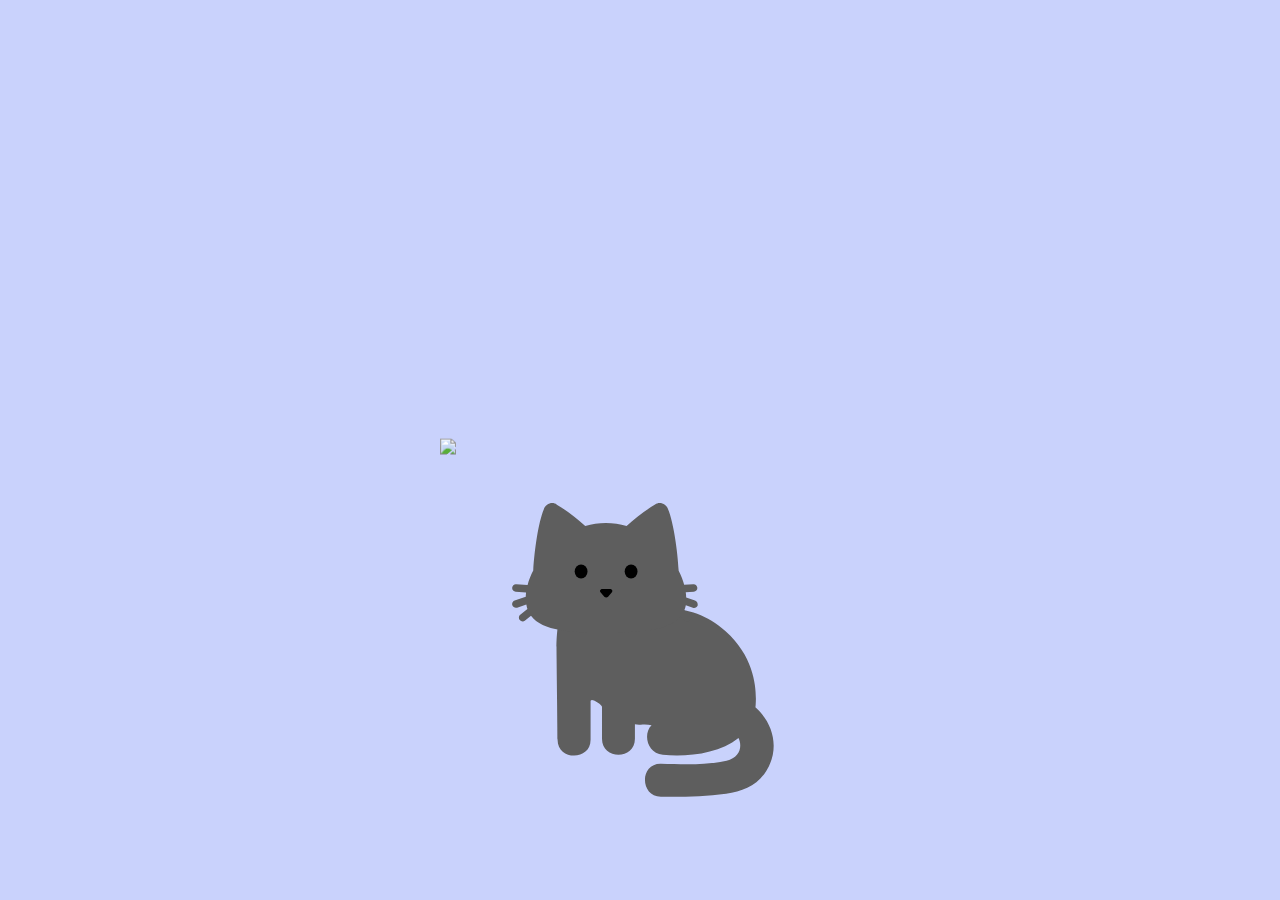
==== public/index.html @ 17aae7c8 "First commit - cat in new tab" ====
<!DOCTYPE html>
<html>
<head>
    <meta charset="utf-8">
	<title>New Tab</title>
	<link rel="stylesheet" type="text/css" href="styles/index.css">
	<script type="text/javascript" src="scripts/jquery-3.2.1.min.js"></script>
 	<!-- <script type="text/javascript" src="scripts/names.js"></script> -->
	<script type="text/javascript" src="scripts/chooser.js"></script>
	<script type="text/javascript" src="scripts/storage.js"></script>
	<script type="text/javascript" src="scripts/svg-inject.js"></script>
	<meta name="viewport" content="width=device-width, initial-scale=1">
</head>
<body class="">

	<div class="allGoodies" style="display:none;">
		<div data-type="hat" data-goodies="hat-1"><img src="images/hat-1-sm.svg" /></div>
		<div data-type="hat" data-goodies="hat-2"><img src="images/hat-2-sm.svg" /></div>
		<div data-type="hat" data-goodies="hat-3"><img src="images/hat-3-sm.svg" /></div>
		<div data-type="hat" data-goodies="hat-4"><img src="images/hat-4-sm.svg" /></div>
		<div data-type="hat" data-goodies="hat-5"><img src="images/hat-5-sm.svg" /></div>
		<div data-type="hat" data-goodies="hat-6"><img src="images/hat-6-sm.svg" /></div>
		<div data-type="hat" data-goodies="hat-7"><img src="images/hat-7-sm.svg" /></div>
		<div data-type="hat" data-goodies="hat-8"><img src="images/hat-8-sm.svg" /></div>
		<div data-type="hat" data-goodies="hat-9"><img src="images/hat-9-sm.svg" /></div>
		<div data-type="hat" data-goodies="hat-10"><img src="images/hat-10-sm.svg" /></div>
		<div data-type="hat" data-goodies="hat-11"><img src="images/hat-11-sm.svg" /></div>
		<div data-type="hat" data-goodies="hat-12"><img src="images/hat-12-sm.svg" /></div>
	
		<div data-type="toy" data-goodies="toy-1"><img src="images/toy-1-sm.svg" /></div>
		<div data-type="toy" data-goodies="toy-2"><img src="images/toy-2-sm.svg" /></div>
		<div data-type="toy" data-goodies="toy-3"><img src="images/toy-3-sm.svg" /></div>
		<div data-type="toy" data-goodies="toy-4"><img src="images/toy-4-sm.svg" /></div>
		<div data-type="toy" data-goodies="toy-5"><img src="images/toy-5-sm.svg" /></div>
		<div data-type="toy" data-goodies="toy-6"><img src="images/toy-6-sm.svg" /></div>
		<div data-type="toy" data-goodies="toy-7"><img src="images/toy-7-sm.svg" /></div>
		<div data-type="toy" data-goodies="toy-8"><img src="images/toy-8-sm.svg" /></div>
		<div data-type="toy" data-goodies="toy-9"><img src="images/toy-9-sm.svg" /></div>
		<div data-type="toy" data-goodies="toy-10"><img src="images/toy-10-sm.svg" /></div>
		<div data-type="toy" data-goodies="toy-11"><img src="images/toy-11-sm.svg" /></div>
		<div data-type="toy" data-goodies="toy-12"><img src="images/toy-12-sm.svg" /></div>
		<div data-type="toy" data-goodies="toy-13"><img src="images/toy-13-sm.svg" /></div>
		<div data-type="toy" data-goodies="toy-14"><img src="images/toy-14-sm.svg" /></div>
		<div data-type="toy" data-goodies="toy-15"><img src="images/toy-15-sm.svg" /></div>
		<div data-type="toy" data-goodies="toy-16"><img src="images/toy-16-sm.svg" /></div>
		<div data-type="toy" data-goodies="toy-17"><img src="images/toy-17-sm.svg" /></div>
		<div data-type="toy" data-goodies="toy-18"><img src="images/toy-18-sm.svg" /></div>
		<div data-type="toy" data-goodies="toy-19"><img src="images/toy-19-sm.svg" /></div>
	
		<div data-type="glasses" data-goodies="glasses-1"><img src="images/glasses-1-sm.svg" /></div>
		<div data-type="glasses" data-goodies="glasses-2"><img src="images/glasses-2-sm.svg" /></div>
		<div data-type="glasses" data-goodies="glasses-3"><img src="images/glasses-3-sm.svg" /></div>
		<div data-type="glasses" data-goodies="glasses-4"><img src="images/glasses-4-sm.svg" /></div>
		<div data-type="glasses" data-goodies="glasses-5"><img src="images/glasses-5-sm.svg" /></div>
		<div data-type="glasses" data-goodies="glasses-6"><img src="images/glasses-6-sm.svg" /></div>
		<div data-type="glasses" data-goodies="glasses-7"><img src="images/glasses-7-sm.svg" /></div>
		<div data-type="glasses" data-goodies="glasses-8"><img src="images/glasses-8-sm.svg" /></div>
	</div>

	<svg version="1.1" xmlns="http://www.w3.org/2000/svg" style="display:none;">
		<symbol id="body-1">
			<path d="M378.5,322.5c0.1-0.9,0.2-1.8,0.3-2.7c0.7-11,2.7-54.1-36.1-88.5c-22.4-19.9-43.8-27-73.5-28
			c-2.2-3.3-4.5-7.4-5.5-11.2c-2.7-10.3-14.1-16.6-24.3-13.8c-4.4,1.2-7.9,3.9-10.4,7.3c-12.6-12.5-31.8-16.6-46.9-5.2
			c-2.1-1.7-4.5-3-7-3.7c-11-3-19.6,4.2-24.3,13.8c-11,22.2-11,56.8-11,59.3c0,0,1.3,99.5,1.3,111.5c0,25.4,39.7,25.5,39.6,0
			c0-12,0-24,0-36.1l0-10.3c0-0.1,0-0.1,0-0.2c0.3-0.3,0.7-0.5,1-0.8c2.3-1.1,12.7,5.7,12.7,8c0,12.8,0,25.5,0,38.3
			c0,25.4,39.5,25.5,39.5,0c0-5.8,0-11.5,0-17.3c2,0.5,4.3,0.7,6.9,0.5c5.2-0.5,9.3-0.2,13.1,0.6c-10.4,9.8-5.8,33.5,13.5,35.5
			c28.4,2.9,67.3-1.2,90.8-20.2c5.1,10.5,1.2,23.6-14.3,27.2c-24.7,5.8-53.7,4.2-78.9,3.7c-25.4-0.5-25.4,39,0,39.5
			c26.2,0.5,52.4-0.4,78.3-3.6c19.9-2.5,37.5-9.6,48.4-27.5C408.3,371.4,399.7,341.1,378.5,322.5z"/>
		</symbol>
		<symbol id="body-2">
			<path d="M378,323.5c0.1-0.9,0.2-1.8,0.3-2.7c0.7-11,2.7-54.1-36.1-88.5c-22.4-19.9-43.8-27-73.5-28
			c-2.2-3.3-4.5-7.4-5.5-11.2c-2.7-10.3-14.1-16.6-24.3-13.8c-4.4,1.2-7.9,3.9-10.4,7.3c-12.6-12.5-31.8-16.6-46.9-5.2
			c-2.1-1.7-4.5-3-7-3.7c-11-3-19.6,4.2-24.3,13.8c-4.7,9.5-7.4,21.3-8.9,31.9c-12.2,17.6-12.1,42-1.6,60.4
			c0.4,30.1,0.9,71.1,0.9,78.5c0,25.4,39.6,25.5,39.5,0c0-12-0.1-24-0.1-36.1v-0.5c3-1.3,6.8-1.4,10.2,0.4c1.2,0.6,2.4,1,3.7,1.2
			c0,11.2,0,22.5,0,33.7c0,25.4,39.5,25.5,39.5,0c0-5.8,0-11.5,0-17.3c2,0.5,4.3,0.7,6.9,0.5c5.2-0.5,9.3-0.2,13.1,0.6
			c-10.4,9.8-5.8,33.5,13.5,35.5c28.4,2.9,67.3-1.2,90.8-20.2c5.1,10.5,1.2,23.6-14.3,27.2c-24.7,5.8-53.7,4.2-78.9,3.7
			c-25.4-0.5-25.4,39,0,39.5c26.2,0.5,52.4-0.4,78.3-3.6c19.9-2.5,37.5-9.6,48.4-27.5C407.8,372.4,399.2,342.1,378,323.5z"/>		
		</symbol>
		<symbol id="body-3">
			<path d="M379,322.5c0.1-0.9,0.2-1.8,0.3-2.7c0.7-11,2.7-54.1-36.1-88.5c-22.4-19.9-43.8-27-73.5-28
				c-2.2-3.3-4.5-7.4-5.5-11.2c-2.7-10.3-14.1-16.6-24.3-13.8c-4.4,1.2-7.9,3.9-10.4,7.3c-12.6-12.5-31.8-16.6-46.9-5.2
				c-2.1-1.7-4.5-3-7-3.7c-11-3-19.6,4.2-24.3,13.8c-3.6,7.4-6.1,16.1-7.7,24.6c-18.4,10.4-27.6,32.6-25.2,53.2
				c2,17.5,10.6,32.3,22.7,44.2c0.3,22.5,0.5,43.7,0.5,48.8c0,25.4,39.5,25.5,39.4,0c0-9-0.1-18-0.2-27c1.6-2.6,4.2-2.8,7.7-2.2
				c2.2,0.4,4.3,1.2,6.4,1.9c0,8.7,0,17.4,0,26.1c0,25.4,39.5,25.5,39.6,0c0-5.8,0-11.5,0-17.3c2,0.5,4.3,0.7,6.9,0.5
				c5.2-0.5,9.4-0.2,13.1,0.6c-10.4,9.8-5.8,33.5,13.5,35.5c28.4,2.9,67.3-1.2,90.8-20.2c5.1,10.5,1.2,23.6-14.3,27.2
				c-24.7,5.8-53.7,4.2-78.9,3.7c-25.4-0.5-25.4,39,0,39.5c26.2,0.5,52.4-0.4,78.3-3.6c19.9-2.5,37.5-9.6,48.4-27.5
				C408.8,371.4,400.2,341.1,379,322.5z"/>	
		</symbol>
		<symbol id="body-4">	
			<path d="M416,353.9c-6.2-17.7-19.6-36.3-37.6-43.9c-0.5-17.9-5.7-50.6-36.4-77.8c-22.4-19.9-43.8-27-73.5-28
				c-2.2-3.3-4.5-7.4-5.5-11.2c-2.7-10.3-14.1-16.6-24.3-13.8c-4.4,1.2-7.9,3.9-10.4,7.3c-12.6-12.5-31.8-16.6-46.9-5.2
				c-2.1-1.7-4.5-3-7-3.7c-11-3-19.6,4.2-24.3,13.8c-1.9,3.9-3.5,8.1-4.8,12.4c-2.5-4-20.8,21.1-20.8,21.1c-9.5,11-15.4,25.4-16.3,39.2
				c-0.2,0.9-0.3,1.9-0.3,2.9c1,35.2,19.9,67.7,34.8,97.7c6.8,18.4,37.1,21.6,37.1-2.6c0-4,0-8.1-0.1-12.1c4.6,1,9.2,1.9,13.9,2.6
				c0,2.8,0,5.6,0,8.4c0,25.4,28.4,27.8,38.1,7.8c0.8-1.6,12.1-12.9,16.2-13c-1.3,10.6,4.9,23.1,18.7,24.5c28.4,2.9,67.3-1.2,90.8-20.2
				c5.1,10.5,1.2,23.6-14.3,27.2c-24.7,5.8-53.7,4.2-78.9,3.7c-13.7-0.3-20,11-19,21.6c-0.1,0.5-0.1,1-0.1,1.6
				c-0.1,10.2,6.1,19.5,15,24.3c8.9,4.8,19.5,5.2,29.4,5.3c21.3,0.3,42.9-2.5,63.5-8c18.8-5.1,38.6-12.8,51.5-28.1
				C417.7,392.6,422.7,373,416,353.9z"/>
		</symbol>
		<symbol id="body-5">	
			<path d="M417,352.9c-6.2-17.7-19.6-36.3-37.6-43.9c-0.5-17.9-5.7-50.6-36.4-77.8c-22.4-19.9-43.8-27-73.5-28
				c-2.2-3.3-4.5-7.4-5.5-11.2c-2.7-10.3-14.1-16.6-24.3-13.8c-4.4,1.2-7.9,3.9-10.4,7.3c-12.6-12.5-31.8-16.6-46.9-5.2
				c-2.1-1.7-4.5-3-7-3.7c-8.3-2.3-9.6,14.1-11.8,26.3c-38.1,10.9-56.6,35.9-56.6,74.1c0,28.7,9.6,54.3,30.2,71.5
				c1.9,5.2,4.1,10.3,6.6,15.3c6,16.3,30.5,20.7,36,4.6c5.4,1.2,11.1,2,17.2,2.6c6.4,13.6,25,13.6,34,0.1c7.1-0.5,14.1-1.2,20.8-2.2
				c3,5.4,8.3,9.6,16,10.4c28.4,2.9,67.3-1.2,90.8-20.2c5.1,10.5,1.2,23.6-14.3,27.2c-24.7,5.8-53.7,4.2-78.9,3.7
				c-13.7-0.3-20,11-19,21.6c-0.1,0.5-0.1,1-0.1,1.6c-0.1,10.2,6.1,19.5,15,24.3c8.9,4.8,19.5,5.2,29.4,5.3c21.3,0.3,42.9-2.5,63.5-8
				c18.8-5.1,38.6-12.8,51.5-28.1C418.7,391.6,423.7,372,417,352.9z"/>
		</symbol>
		<symbol id="body-6">	
			<path d="M379,323c0.1-0.9,0.2-1.8,0.3-2.7c0.7-11,2.7-54.1-36.1-88.5c-22.4-19.9-43.8-27-73.5-28
				c-2.2-3.3-4.5-7.4-5.5-11.2c-2.2-8.5-10.4-14.3-19-14.5c-1.9-0.1-3.9,0.1-5.8,0.6c-4.2,1.2-7.7,3.7-10.2,7
				c-7.5-7.3-17.3-11.7-27.1-11.6c-6.8-0.1-13.6,2-19.7,6.5c-2-1.6-4.3-2.9-6.7-3.5c-11-3-19.6,4.2-24.3,13.8c-2.9,6-5.1,12.8-6.7,19.7
				c-25.5,13.1-38,35.5-38,66.9c0,28.7,9.6,54.3,30.2,71.5c1.4,3.8,3,7.6,4.7,11.4c0,0.5,0,0.9,0,1.3c0,22.7,31.5,25.2,38.2,7.2
				c5.3,1.1,10.9,2,16.8,2.5c5.6,11.9,20.5,13.4,30.2,4.5c1.7-1.2,3.2-2.7,4.4-4.4c6.9-0.5,13.6-1.2,20.2-2.1c3,5.4,8.3,9.6,16,10.4
				c5.4,0.5,11.2,0.8,17.1,0.8c25.6,0,55-5.6,74.2-21c5.1,10.5,1.2,23.6-14.3,27.2c-24.7,5.8-53.7,4.2-78.9,3.7
				c-25.4-0.5-25.4,39,0,39.5c26.2,0.5,52.4-0.4,78.3-3.6c19.9-2.5,37.5-9.6,48.4-27.5C408.8,371.9,400.2,341.6,379,323z"/>
		</symbol>
		<symbol id="head-1">	
			<path d="M297.5,174.7l-11.2,0.7c0.8-22.7-4.9-70.8-12.9-90.4c-2-6.4-10.2-10.2-15.7-5.8l0,0
				c-10.5,6.1-23.5,16-33.9,25.5c-8-2.3-16.4-3.5-25.2-3.5c-8.7,0-17.1,1.2-25.1,3.5c-10.3-9.5-23.3-19.4-33.8-25.4v0
				c-5.5-4.4-13.7-0.6-15.7,5.8c-8,19.5-13.7,67.2-12.9,90c0,0.2,0,0.3,0,0.5l-13.2-0.8c-2.5-0.2-4.6,1.7-4.8,4.2
				c-0.2,2.5,1.7,4.6,4.2,4.8l14.1,0.9c0.3,2.1,0.7,4.1,1.2,6.1l-10.7,3.6c-2.4,0.8-3.6,3.4-2.8,5.7c0.6,1.9,2.4,3,4.3,3
				c0.5,0,1-0.1,1.5-0.2l11-3.8c1.1,2.2,2.5,4.3,4,6.3l-7.3,6c-1.9,1.6-2.2,4.4-0.6,6.3c0.9,1.1,2.2,1.6,3.5,1.6c1,0,2-0.3,2.9-1
				l7.7-6.3c15.7,14.2,42.4,20.8,72.5,20.8c29.6,0,55.8-6.3,71.6-20l6.7,5.6c0.8,0.7,1.9,1,2.9,1c1.3,0,2.6-0.6,3.5-1.6
				c1.6-1.9,1.3-4.8-0.6-6.3l-6.2-5.1c1.7-2.1,3.1-4.3,4.4-6.7l9.5,3.2c0.5,0.2,1,0.2,1.5,0.2c1.9,0,3.6-1.2,4.3-3
				c0.8-2.4-0.5-4.9-2.8-5.7l-9-3.1c0.6-2.2,1.1-4.4,1.4-6.8l12.3-0.8c2.5-0.2,4.4-2.3,4.2-4.8C302.1,176.5,300,174.6,297.5,174.7z"/>
		</symbol>
		<symbol id="head-2">				
			<path d="M306,194.3l-10.6-3.6c0-2.1-0.2-4.2-0.5-6.4l9.7-0.6c2.5-0.2,4.4-2.3,4.2-4.8s-2.3-4.4-4.8-4.2l-11,0.7
				c-1.5-5.5-3.7-11.1-6.6-16.7c-1.3-24.5-6.2-58.1-12.6-73.7c-2-6.4-10.2-10.2-15.7-5.8h0c-10.7,6.2-23.8,16.2-34.2,25.8
				c-7.9-2.5-16.3-3.8-24.9-3.8c-8.6,0-16.8,1.4-24.7,3.8c-10.4-9.6-23.5-19.6-34.1-25.7l0,0c-5.5-4.4-13.7-0.6-15.7,5.8
				c-6.4,15.5-11.2,48.8-12.6,73.3c-3,5.7-5.3,11.5-6.8,17.3l-13.7-0.9c-2.5-0.2-4.6,1.7-4.8,4.2c-0.2,2.5,1.7,4.6,4.2,4.8l12.5,0.8
				c-0.2,1.8-0.4,3.5-0.4,5.3l-13.3,4.5c-2.4,0.8-3.6,3.4-2.8,5.7c0.6,1.9,2.4,3,4.3,3c0.5,0,1-0.1,1.5-0.2l11-3.7
				c0.3,1.8,0.7,3.6,1.3,5.2l-8.6,7.1c-1.9,1.6-2.2,4.4-0.6,6.3c0.9,1.1,2.2,1.6,3.5,1.6c1,0,2-0.3,2.9-1l7.1-5.9
				c13.7,18.6,48.9,20.3,90.1,20.3c40.2,0,74.7-1.6,89.1-18.9l5.5,4.5c0.8,0.7,1.9,1,2.9,1c1.3,0,2.6-0.6,3.5-1.6
				c1.6-1.9,1.3-4.8-0.6-6.3l-6.5-5.4c0.8-1.9,1.4-3.9,1.8-6l8.4,2.9c0.5,0.2,1,0.2,1.5,0.2c1.9,0,3.6-1.2,4.3-3
				C309.6,197.7,308.4,195.1,306,194.3z"/>
		</symbol>
		<symbol id="face-1">
			<g class="eye"><ellipse cx="229.3" cy="159.5" rx="7.7" ry="8.5"/></g>
			<g class="eye"><ellipse cx="169.3" cy="159.5" rx="7.7" ry="8.5"/></g>
			<path d="M199.4,180.6h4.6c2.3,0,3.6,2.2,2.3,3.8l-1.8,2.2l-2.8,3.2c-1.1,1.3-3.4,1.3-4.5,0l-2.8-3.3l-1.8-2.1c-1.4-1.6,0-3.8,2.3-3.8H199.4z"/>
		</symbol>
		<symbol id="face-2">
			<path d="M199.4,180.6h4.6c2.3,0,3.6,2.2,2.3,3.8l-1.8,2.2l-2.8,3.2c-1.1,1.3-3.4,1.3-4.5,0l-2.8-3.3l-1.8-2.1c-1.4-1.6,0-3.8,2.3-3.8H199.4z"/>
			<g><path d="M176.2,168.3c-0.2,0-0.3,0-0.5,0l-15.3-2.9c-1.4-0.3-2.2-1.6-2-2.9c0.3-1.4,1.6-2.2,2.9-2l15.3,2.9c1.4,0.3,2.2,1.6,2,2.9C178.4,167.5,177.3,168.3,176.2,168.3z"/></g>
			<g><path d="M221.9,168.3c-1.2,0-2.2-0.8-2.5-2c-0.3-1.4,0.6-2.7,2-2.9l15.3-2.9c1.4-0.3,2.7,0.6,2.9,2c0.3,1.4-0.6,2.7-2,2.9l-15.3,2.9C222.2,168.3,222.1,168.3,221.9,168.3z"/></g>
			<path d="M199.4,180.6h4.6c2.3,0,3.6,2.2,2.3,3.8l-1.8,2.2l-2.8,3.2c-1.1,1.3-3.4,1.3-4.5,0l-2.8-3.3l-1.8-2.1c-1.4-1.6,0-3.8,2.3-3.8H199.4z"/>
		</symbol>
		<symbol id="face-3">
			<path d="M199.4,180.6h4.6c2.3,0,3.6,2.2,2.3,3.8l-1.8,2.2l-2.8,3.2c-1.1,1.3-3.4,1.3-4.5,0l-2.8-3.3l-1.8-2.1c-1.4-1.6,0-3.8,2.3-3.8H199.4z"/>
			<g><path d="M176.4,168.7c-0.6,0-1.2-0.2-1.7-0.7c-0.9-0.8-2.9-1.8-5.7-1.9c-2.8-0.1-4.9,0.6-5.9,1.3c-1.1,0.8-2.7,0.6-3.5-0.5c-0.8-1.1-0.6-2.7,0.5-3.5c2.2-1.7,5.6-2.5,9.1-2.3c3.6,0.2,6.8,1.4,8.8,3.3c1,0.9,1.1,2.5,0.1,3.5C177.8,168.4,177.1,168.7,176.4,168.7z"/></g>
			<g><path d="M222.5,168.7c-0.7,0-1.3-0.3-1.8-0.8c-0.9-1-0.9-2.6,0.1-3.5c2-1.9,5.3-3.1,8.8-3.3c3.6-0.2,6.9,0.7,9.1,2.3c1.1,0.8,1.3,2.4,0.5,3.5c-0.8,1.1-2.4,1.3-3.5,0.5c-1-0.7-3.1-1.5-5.9-1.3c-2.8,0.1-4.8,1.1-5.7,1.9C223.7,168.5,223.1,168.7,222.5,168.7z"/></g>
		</symbol>
		<symbol id="face-4">
			<path class="eye" d="M164,156.5c-1.1,0-2.1,0.8-2.3,2c0,0.3-0.1,0.7-0.1,1c0,4.7,3.4,8.5,7.7,8.5s7.7-3.8,7.7-8.5c0-0.3,0-0.5,0-0.8c-0.1-1.1-1.1-2-2.2-2L164,156.5z"/>
			<path class="eye" d="M223.9,156.7c-1.1,0-2.1,0.9-2.2,2c0,0.3,0,0.5,0,0.8c0,4.7,3.4,8.5,7.7,8.5s7.7-3.8,7.7-8.5c0-0.4,0-0.7-0.1-1.1c-0.1-1.1-1.1-2-2.3-2L223.9,156.7z"/>
			<path d="M199.4,180.6h4.6c2.3,0,3.6,2.2,2.3,3.8l-1.8,2.2l-2.8,3.2c-1.1,1.3-3.4,1.3-4.5,0l-2.8-3.3l-1.8-2.1c-1.4-1.6,0-3.8,2.3-3.8H199.4z"/>
		</symbol>
	</svg>
	<div class="outer-wrapper">
		<div class="center-wrapper">
			<img src="images/frame.png" />
			<img class="abs shadow" src="images/shadow.svg" />
			<div class="abs name"></div>
			<div class="abs cat">
				<div class="abs fill body purrs">
					<svg viewBox="0 0 480 480"><use xlink:href="#body-1" /></svg>
					<svg viewBox="0 0 480 480"><use xlink:href="#body-2" /></svg>
					<svg viewBox="0 0 480 480"><use xlink:href="#body-3" /></svg>
					<svg viewBox="0 0 480 480"><use xlink:href="#body-4" /></svg>
					<svg viewBox="0 0 480 480"><use xlink:href="#body-5" /></svg>
					<svg viewBox="0 0 480 480"><use xlink:href="#body-6" /></svg>
				</div>
				<div class="abs head-wrapper">
					<div class="abs fill head purrs">
						<svg viewBox="0 0 480 480"><use xlink:href="#head-1" /></svg>
						<svg viewBox="0 0 480 480"><use xlink:href="#head-2" /></svg>
					</div>
					<div class="abs face purrs">
						<svg viewBox="0 0 480 480" class="show"><use xlink:href="#face-1" /></svg>
						<svg viewBox="0 0 480 480"><use xlink:href="#face-2" /></svg>
						<svg viewBox="0 0 480 480"><use xlink:href="#face-3" /></svg>
						<svg viewBox="0 0 480 480"><use xlink:href="#face-4" /></svg>
					</div>
					<div class="abs hats goody-group purrs">
						<img data-type="hat" data-active-goodies="hat-1" src="images/hat-1.svg" />
						<img data-type="hat" data-active-goodies="hat-2" src="images/hat-2.svg" />
						<img data-type="hat" data-active-goodies="hat-3" src="images/hat-3.svg" />
						<img data-type="hat" data-active-goodies="hat-4" src="images/hat-4.svg" />
						<img data-type="hat" data-active-goodies="hat-5" src="images/hat-5.svg" />
						<img data-type="hat" data-active-goodies="hat-6" src="images/hat-6.svg" />
						<img data-type="hat" data-active-goodies="hat-7" src="images/hat-7.svg" />
						<img data-type="hat" data-active-goodies="hat-8" src="images/hat-8.svg" />
						<img data-type="hat" data-active-goodies="hat-9" src="images/hat-9.svg" />
						<img data-type="hat" data-active-goodies="hat-10" src="images/hat-10.svg" />
						<img data-type="hat" data-active-goodies="hat-11" src="images/hat-11.svg" />
						<img data-type="hat" data-active-goodies="hat-12" src="images/hat-12.svg" />
					</div>
					<div class="abs glasses goody-group purrs">
						<img data-type="glasses" data-active-goodies="glasses-1" src="images/glasses-1.svg" />
						<img data-type="glasses" data-active-goodies="glasses-2" src="images/glasses-2.svg" />
						<img data-type="glasses" data-active-goodies="glasses-3" src="images/glasses-3.svg" />
						<img data-type="glasses" data-active-goodies="glasses-4" src="images/glasses-4.svg" />
						<img data-type="glasses" data-active-goodies="glasses-5" src="images/glasses-5.svg" />
						<img data-type="glasses" data-active-goodies="glasses-6" src="images/glasses-6.svg" />
						<img data-type="glasses" data-active-goodies="glasses-7" src="images/glasses-7.svg" />
						<img data-type="glasses" data-active-goodies="glasses-8" src="images/glasses-8.svg" />
					</div>
				</div>
			</div>
			<div class="abs toys goody-group">
				<img data-type="toy" data-active-goodies="toy-1" src="images/toy-1.svg" />
				<img data-type="toy" data-active-goodies="toy-2" src="images/toy-2.svg" />
				<img data-type="toy" data-active-goodies="toy-3" src="images/toy-3.svg" />
				<img data-type="toy" data-active-goodies="toy-4" src="images/toy-4.svg" />
				<img data-type="toy" data-active-goodies="toy-5" src="images/toy-5.svg" />
				<img data-type="toy" data-active-goodies="toy-6" src="images/toy-6.svg" />
				<img data-type="toy" data-active-goodies="toy-7" src="images/toy-7.svg" />
				<img data-type="toy" data-active-goodies="toy-8" src="images/toy-8.svg" />
				<img data-type="toy" data-active-goodies="toy-9" src="images/toy-9.svg" />
				<img data-type="toy" data-active-goodies="toy-10" src="images/toy-10.svg" />
				<img data-type="toy" data-active-goodies="toy-11" src="images/toy-11.svg" />
				<img data-type="toy" data-active-goodies="toy-12" src="images/toy-12.svg" />
				<img data-type="toy" data-active-goodies="toy-13" src="images/toy-13.svg" />
				<img data-type="toy" data-active-goodies="toy-14" src="images/toy-14.svg" />
				<img data-type="toy" data-active-goodies="toy-15" src="images/toy-15.svg" />
				<img data-type="toy" data-active-goodies="toy-16" src="images/toy-16.svg" />
				<img data-type="toy" data-active-goodies="toy-17" src="images/toy-17.svg" />
				<img data-type="toy" data-active-goodies="toy-18" src="images/toy-18.svg" />
				<img data-type="toy" data-active-goodies="toy-19" src="images/toy-19.svg" />
			</div>
			<div class="abs ck"></div>
		</div>
	</div>
<!-- 
	<div class="collection">
		<div class="bag abs">
			<img class="abs" src="images/bag.svg" height="100%" width="100%" />
		</div>
		<div class="message abs">New goodies!</div>
		<div class="goodies"></div>
		<div class="shuffle" alt="Shuffle goodies mode"></div>		
	</div> -->
	<!-- 
	<div class="snapshot">
		<div class="camera">
			<div class="helper-text">Snapshot!</div>	
			<svg class="show" version="1.1" xmlns="http://www.w3.org/2000/svg" xmlns:xlink="http://www.w3.org/1999/xlink" x="0px" y="0px" viewBox="0 0 113.2 89.9" style="enable-background:new 0 0 113.2 89.9;" xml:space="preserve">
			<style type="text/css">
				.st6{fill:#F2CC7B;}
				.st8{fill:#5994C9;}
				.st10{fill:#B3B3B3;}
				.st69{fill:#64a9dd;}
				.st96{fill:#F2F2F2;}
				.st97{fill:#CCCCCC;}
				.st98{fill:#E6E6E6;}
				.st99{fill:#FFF1B8;}
			</style>
			<g>
				<path class="st10" d="M106.6,50.6v25.6c0,4.6-3.8,8.4-8.4,8.4H15c-4.6,0-8.4-3.8-8.4-8.4V50.6H106.6z"/>
				<path class="st96" d="M6.6,50.6V25.3c0-4.6,3.8-8.4,8.4-8.4h83.2c4.6,0,8.4,3.8,8.4,8.4v25.3H6.6z"/>
				<path class="st10" d="M73.9,50.6C73.9,65.7,61.7,78,46.6,78S19.3,65.7,19.3,50.6H73.9z"/>
				<path class="st97" d="M19.3,50.6c0-15.1,12.2-27.3,27.3-27.3s27.3,12.2,27.3,27.3H19.3z"/>
				<circle class="st96" cx="46.6" cy="50.6" r="21.9"/>
				<path class="st98" d="M89.4,39.5L89.4,39.5c-4.1,0-7.5-3.4-7.5-7.5v0c0-4.1,3.4-7.5,7.5-7.5h0c4.1,0,7.5,3.4,7.5,7.5v0
					C96.9,36.1,93.6,39.5,89.4,39.5z"/>
				<path class="st96" d="M77.9,19.9L66.5,7c-1-1.1-2.4-1.8-3.9-1.8H46.8H31c-1.5,0-2.9,0.6-3.9,1.8L15.6,19.9H77.9z"/>
				<circle class="st8" cx="46.6" cy="50.6" r="16"/>
				<path class="st69" d="M38,50.6c-1.2,0-2-1.1-1.8-2.3c1-4.8,5.3-8.4,10.4-8.4c5.1,0,9.4,3.6,10.4,8.5c0.2,1.1-0.7,2.1-1.8,2.1H38z"
					/>
				<path class="st98" d="M52,10.1H41.2c-2.5,0-4.5,2-4.5,4.5v0c0,2.5,2,4.5,4.5,4.5H52c2.5,0,4.5-2,4.5-4.5v0
					C56.5,12.1,54.5,10.1,52,10.1z"/>
			</g>
			<g class="flash-layer">
				<polygon class="st6" points="83.7,18.7 95,9.2 99.8,23.1 112.4,30.9 100.6,39.8 97.2,54.1 85,45.7 70.3,46.8 74.6,32.7 69,19 		
					"/>
				<polygon class="st99" points="87.2,38.1 80.6,38.6 82.5,32.3 80,26.2 86.6,26 91.6,21.8 93.8,28 99.4,31.5 94.2,35.5 92.6,41.9 		
					"/>
			</g>
			</svg>
		</div>
		<div class="snapshot-url"></div>
	</div>	 -->
	<script type="text/javascript" src="scripts/goodies.js"></script>
	<script type="text/javascript" src="scripts/tabby.js"></script>
	<script type="text/javascript" src="scripts/kittens.js"></script>

</body>
</html>
---- public/styles/index.css ----
@font-face {
  font-family: 'Chivo';
  src: url("../fonts/Chivo-Black.ttf") format("truetype");
  font-style: normal;
  font-weight: bold; }

@font-face {
  font-family: 'Chivo';
  src: url("../fonts/Chivo-Regular.ttf") format("truetype");
  font-style: normal;
  font-weight: normal; }

a {
  font-family: 'Chivo', sans-serif;
  font-size: 16px;
  font-weight: bold;
  color: rgba(0, 0, 0, 0.8);
  letter-spacing: 1px;
  user-select: none;
  text-transform: uppercase;
  text-decoration: none; }

body, html {
  font-family: 'Chivo', sans-serif;
  font-size: 16px;
  font-weight: bold;
  color: rgba(0, 0, 0, 0.8);
  letter-spacing: 1px;
  user-select: none;
  text-transform: uppercase;
  user-select: none;
  height: 100%;
  margin: 0; }

@-ms-viewport {
  body, html {
    width: device-width; } }

svg > use > svg {
  all: inherit !important; }

.bg-light-blue {
  background: #bad5dd; }

.bg-red {
  background: #FC7E7E; }

.bg-blue {
  background: #A5C6EF; }

.bg-light-purple {
  background: #c9d2fc; }

.bg-purple {
  background: #C8B8F2; }

.bg-green {
  background: #D7EDAF; }

.bg-teal {
  background: #A2D8C0; }

.bg-yellow {
  background: #F2CC7B; }

.bg-mauve {
  background: #e5a5c2; }

.cat-grey {
  fill: #B3B3B3; }

.cat-orange {
  fill: #FCB47E; }

.cat-white {
  fill: #FCDAC9; }

.cat-black {
  fill: #5E5E5E; }

.abs {
  position: absolute;
  top: 0;
  right: 0;
  bottom: 0;
  left: 0; }

img {
  width: 100%; }

.outer-wrapper {
  height: 100%;
  width: 100%;
  max-width: 400px;
  position: relative;
  margin: 0 auto; }

.center-wrapper {
  position: absolute;
  top: 50%;
  -webkit-transform: translateY(-60%);
  -moz-transform: translateY(-60%);
  -ms-transform: translateY(-60%);
  -o-transform: translateY(-60%);
  transform: translateY(-60%);
  width: 100%; }

.body svg,
.head svg {
  -webkit-transform-origin: bottom;
  -moz-transform-origin: bottom;
  -ms-transform-origin: bottom;
  -o-transform-origin: bottom;
  transform-origin: bottom; }

.head-wrapper {
  -webkit-transition: all 0.25s ease-in-out;
  -moz-transition: all 0.25s ease-in-out;
  transition: all 0.25s ease-in-out;
  -webkit-transform-origin: 40% 40%;
  -moz-transform-origin: 40% 40%;
  -ms-transform-origin: 40% 40%;
  -o-transform-origin: 40% 40%;
  transform-origin: 40% 40%; }
  .head-wrapper.head-down {
    -webkit-transform: translateY(10%);
    -moz-transform: translateY(10%);
    -ms-transform: translateY(10%);
    -o-transform: translateY(10%);
    transform: translateY(10%); }
  .head-wrapper.likes-being-pet {
    -webkit-transition: -webkit-transform 0.6s ease-in-out;
    -moz-transition: -moz-transform 0.6s ease-in-out;
    transition: transform 0.6s ease-in-out; }
  .head-wrapper.hates-being-pet {
    -webkit-transition: -webkit-transform 1s ease-in-out;
    -moz-transition: -moz-transform 1s ease-in-out;
    transition: transform 1s ease-in-out; }
  .head-wrapper.tilt-right {
    -webkit-transform: rotate(10deg);
    -moz-transform: rotate(10deg);
    -ms-transform: rotate(10deg);
    -o-transform: rotate(10deg);
    transform: rotate(10deg); }
  .head-wrapper.tilt-left {
    -webkit-transform: rotate(-10deg);
    -moz-transform: rotate(-10deg);
    -ms-transform: rotate(-10deg);
    -o-transform: rotate(-10deg);
    transform: rotate(-10deg); }

.name {
  -webkit-transform: translateX(9px);
  -moz-transform: translateX(9px);
  -ms-transform: translateX(9px);
  -o-transform: translateX(9px);
  transform: translateX(9px);
  top: auto;
  text-align: center; }

.shadow {
  opacity: 0.04; }

svg:not(#combo-kitten), .goody-group img {
  display: none; }
  svg:not(#combo-kitten).show, .goody-group img.show {
    display: block; }

.ck {
  left: 50%; }
  .ck img#combo-kitten {
    display: none; }
  .ck svg {
    -webkit-transform: translateX(-50%);
    -moz-transform: translateX(-50%);
    -ms-transform: translateX(-50%);
    -o-transform: translateX(-50%);
    transform: translateX(-50%);
    height: 100%;
    width: auto; }

.kitten-blink {
  display: none; }

.has-kitty .toys {
  display: none; }

.frisky {
  margin-top: 20px; }

@-webkit-keyframes rock {
  0% {
    -webkit-transform: rotate(-5deg); }
  50% {
    -webkit-transform: rotate(5deg); }
  100% {
    -webkit-transform: rotate(-5deg); } }

@-moz-keyframes rock {
  0% {
    -moz-transform: rotate(-5deg); }
  50% {
    -moz-transform: rotate(5deg); }
  100% {
    -moz-transform: rotate(-5deg); } }

@keyframes rock {
  0% {
    -webkit-transform: rotate(-5deg);
    -moz-transform: rotate(-5deg);
    -ms-transform: rotate(-5deg);
    -o-transform: rotate(-5deg);
    transform: rotate(-5deg); }
  50% {
    -webkit-transform: rotate(5deg);
    -moz-transform: rotate(5deg);
    -ms-transform: rotate(5deg);
    -o-transform: rotate(5deg);
    transform: rotate(5deg); }
  100% {
    -webkit-transform: rotate(-5deg);
    -moz-transform: rotate(-5deg);
    -ms-transform: rotate(-5deg);
    -o-transform: rotate(-5deg);
    transform: rotate(-5deg); } }
  .frisky .whole-kitten {
    -webkit-transform-origin: center bottom;
    -moz-transform-origin: center bottom;
    -ms-transform-origin: center bottom;
    -o-transform-origin: center bottom;
    transform-origin: center bottom;
    -webkit-animation: rock 2s infinite ease;
    -moz-animation: rock 2s infinite ease;
    animation: rock 2s infinite ease;
    transform-box: fill-box; }

@-webkit-keyframes swat {
  0% {
    -webkit-transform: rotate(0deg); }
  7% {
    -webkit-transform: rotate(0deg); }
  10% {
    -webkit-transform: rotate(-40deg); }
  15% {
    -webkit-transform: rotate(-25deg); }
  45% {
    -webkit-transform: rotate(-30deg); }
  55% {
    -webkit-transform: rotate(-40deg); }
  60% {
    -webkit-transform: rotate(-35deg); }
  65% {
    -webkit-transform: rotate(-40deg); }
  70% {
    -webkit-transform: rotate(-30deg); }
  72% {
    -webkit-transform: rotate(-40deg); }
  75% {
    -webkit-transform: rotate(-30deg); }
  78% {
    -webkit-transform: rotate(-40deg); }
  83% {
    -webkit-transform: rotate(0deg); }
  92% {
    -webkit-transform: rotate(0deg); }
  95% {
    -webkit-transform: rotate(-15deg); }
  97% {
    -webkit-transform: rotate(-15deg); }
  100% {
    -webkit-transform: rotate(0deg); } }

@-moz-keyframes swat {
  0% {
    -moz-transform: rotate(0deg); }
  7% {
    -moz-transform: rotate(0deg); }
  10% {
    -moz-transform: rotate(-40deg); }
  15% {
    -moz-transform: rotate(-25deg); }
  45% {
    -moz-transform: rotate(-30deg); }
  55% {
    -moz-transform: rotate(-40deg); }
  60% {
    -moz-transform: rotate(-35deg); }
  65% {
    -moz-transform: rotate(-40deg); }
  70% {
    -moz-transform: rotate(-30deg); }
  72% {
    -moz-transform: rotate(-40deg); }
  75% {
    -moz-transform: rotate(-30deg); }
  78% {
    -moz-transform: rotate(-40deg); }
  83% {
    -moz-transform: rotate(0deg); }
  92% {
    -moz-transform: rotate(0deg); }
  95% {
    -moz-transform: rotate(-15deg); }
  97% {
    -moz-transform: rotate(-15deg); }
  100% {
    -moz-transform: rotate(0deg); } }

@keyframes swat {
  0% {
    -webkit-transform: rotate(0deg);
    -moz-transform: rotate(0deg);
    -ms-transform: rotate(0deg);
    -o-transform: rotate(0deg);
    transform: rotate(0deg); }
  7% {
    -webkit-transform: rotate(0deg);
    -moz-transform: rotate(0deg);
    -ms-transform: rotate(0deg);
    -o-transform: rotate(0deg);
    transform: rotate(0deg); }
  10% {
    -webkit-transform: rotate(-40deg);
    -moz-transform: rotate(-40deg);
    -ms-transform: rotate(-40deg);
    -o-transform: rotate(-40deg);
    transform: rotate(-40deg); }
  15% {
    -webkit-transform: rotate(-25deg);
    -moz-transform: rotate(-25deg);
    -ms-transform: rotate(-25deg);
    -o-transform: rotate(-25deg);
    transform: rotate(-25deg); }
  45% {
    -webkit-transform: rotate(-30deg);
    -moz-transform: rotate(-30deg);
    -ms-transform: rotate(-30deg);
    -o-transform: rotate(-30deg);
    transform: rotate(-30deg); }
  55% {
    -webkit-transform: rotate(-40deg);
    -moz-transform: rotate(-40deg);
    -ms-transform: rotate(-40deg);
    -o-transform: rotate(-40deg);
    transform: rotate(-40deg); }
  60% {
    -webkit-transform: rotate(-35deg);
    -moz-transform: rotate(-35deg);
    -ms-transform: rotate(-35deg);
    -o-transform: rotate(-35deg);
    transform: rotate(-35deg); }
  65% {
    -webkit-transform: rotate(-40deg);
    -moz-transform: rotate(-40deg);
    -ms-transform: rotate(-40deg);
    -o-transform: rotate(-40deg);
    transform: rotate(-40deg); }
  70% {
    -webkit-transform: rotate(-30deg);
    -moz-transform: rotate(-30deg);
    -ms-transform: rotate(-30deg);
    -o-transform: rotate(-30deg);
    transform: rotate(-30deg); }
  72% {
    -webkit-transform: rotate(-40deg);
    -moz-transform: rotate(-40deg);
    -ms-transform: rotate(-40deg);
    -o-transform: rotate(-40deg);
    transform: rotate(-40deg); }
  75% {
    -webkit-transform: rotate(-30deg);
    -moz-transform: rotate(-30deg);
    -ms-transform: rotate(-30deg);
    -o-transform: rotate(-30deg);
    transform: rotate(-30deg); }
  78% {
    -webkit-transform: rotate(-40deg);
    -moz-transform: rotate(-40deg);
    -ms-transform: rotate(-40deg);
    -o-transform: rotate(-40deg);
    transform: rotate(-40deg); }
  83% {
    -webkit-transform: rotate(0deg);
    -moz-transform: rotate(0deg);
    -ms-transform: rotate(0deg);
    -o-transform: rotate(0deg);
    transform: rotate(0deg); }
  92% {
    -webkit-transform: rotate(0deg);
    -moz-transform: rotate(0deg);
    -ms-transform: rotate(0deg);
    -o-transform: rotate(0deg);
    transform: rotate(0deg); }
  95% {
    -webkit-transform: rotate(-15deg);
    -moz-transform: rotate(-15deg);
    -ms-transform: rotate(-15deg);
    -o-transform: rotate(-15deg);
    transform: rotate(-15deg); }
  97% {
    -webkit-transform: rotate(-15deg);
    -moz-transform: rotate(-15deg);
    -ms-transform: rotate(-15deg);
    -o-transform: rotate(-15deg);
    transform: rotate(-15deg); }
  100% {
    -webkit-transform: rotate(0deg);
    -moz-transform: rotate(0deg);
    -ms-transform: rotate(0deg);
    -o-transform: rotate(0deg);
    transform: rotate(0deg); } }

.scuba .arm {
  -webkit-transform-origin: left top;
  -moz-transform-origin: left top;
  -ms-transform-origin: left top;
  -o-transform-origin: left top;
  transform-origin: left top;
  -webkit-animation: swat 10s infinite ease-in;
  -moz-animation: swat 10s infinite ease-in;
  animation: swat 10s infinite ease-in;
  transform-box: fill-box; }

.unicorn {
  -webkit-animation: fly-around 10s infinite ease;
  -moz-animation: fly-around 10s infinite ease;
  animation: fly-around 10s infinite ease;
  transform-box: fill-box; }

@-webkit-keyframes flap {
  0% {
    -webkit-transform: translateY(15%); }
  55% {
    -webkit-transform: translateY(-15%); }
  100% {
    -webkit-transform: translateY(15%); } }

@-moz-keyframes flap {
  0% {
    -moz-transform: translateY(15%); }
  55% {
    -moz-transform: translateY(-15%); }
  100% {
    -moz-transform: translateY(15%); } }

@keyframes flap {
  0% {
    -webkit-transform: translateY(15%);
    -moz-transform: translateY(15%);
    -ms-transform: translateY(15%);
    -o-transform: translateY(15%);
    transform: translateY(15%); }
  55% {
    -webkit-transform: translateY(-15%);
    -moz-transform: translateY(-15%);
    -ms-transform: translateY(-15%);
    -o-transform: translateY(-15%);
    transform: translateY(-15%); }
  100% {
    -webkit-transform: translateY(15%);
    -moz-transform: translateY(15%);
    -ms-transform: translateY(15%);
    -o-transform: translateY(15%);
    transform: translateY(15%); } }

@-webkit-keyframes flap-up {
  0% {
    opacity: 0; }
  50% {
    opacity: 0; }
  51% {
    opacity: 1; }
  95% {
    opacity: 1; }
  96% {
    opacity: 0; }
  100% {
    opacity: 0; } }

@-moz-keyframes flap-up {
  0% {
    opacity: 0; }
  50% {
    opacity: 0; }
  51% {
    opacity: 1; }
  95% {
    opacity: 1; }
  96% {
    opacity: 0; }
  100% {
    opacity: 0; } }

@keyframes flap-up {
  0% {
    opacity: 0; }
  50% {
    opacity: 0; }
  51% {
    opacity: 1; }
  95% {
    opacity: 1; }
  96% {
    opacity: 0; }
  100% {
    opacity: 0; } }

@-webkit-keyframes flap-down {
  0% {
    opacity: 1; }
  50% {
    opacity: 1; }
  51% {
    opacity: 0; }
  95% {
    opacity: 0; }
  96% {
    opacity: 1; }
  100% {
    opacity: 1; } }

@-moz-keyframes flap-down {
  0% {
    opacity: 1; }
  50% {
    opacity: 1; }
  51% {
    opacity: 0; }
  95% {
    opacity: 0; }
  96% {
    opacity: 1; }
  100% {
    opacity: 1; } }

@keyframes flap-down {
  0% {
    opacity: 1; }
  50% {
    opacity: 1; }
  51% {
    opacity: 0; }
  95% {
    opacity: 0; }
  96% {
    opacity: 1; }
  100% {
    opacity: 1; } }

@-webkit-keyframes fly-around {
  0% {
    -webkit-transform: translateX(-45%); }
  50% {
    -webkit-transform: translateX(-55%); }
  100% {
    -webkit-transform: translateX(-45%); } }

@-moz-keyframes fly-around {
  0% {
    -moz-transform: translateX(-45%); }
  50% {
    -moz-transform: translateX(-55%); }
  100% {
    -moz-transform: translateX(-45%); } }

@keyframes fly-around {
  0% {
    -webkit-transform: translateX(-45%);
    -moz-transform: translateX(-45%);
    -ms-transform: translateX(-45%);
    -o-transform: translateX(-45%);
    transform: translateX(-45%); }
  50% {
    -webkit-transform: translateX(-55%);
    -moz-transform: translateX(-55%);
    -ms-transform: translateX(-55%);
    -o-transform: translateX(-55%);
    transform: translateX(-55%); }
  100% {
    -webkit-transform: translateX(-45%);
    -moz-transform: translateX(-45%);
    -ms-transform: translateX(-45%);
    -o-transform: translateX(-45%);
    transform: translateX(-45%); } }

@-webkit-keyframes cast-spells {
  0% {
    -webkit-transform: rotate(0deg); }
  5% {
    -webkit-transform: rotate(25deg); }
  10% {
    -webkit-transform: rotate(0deg); }
  15% {
    -webkit-transform: rotate(30deg); }
  20% {
    -webkit-transform: rotate(0deg); }
  70% {
    -webkit-transform: rotate(0deg); }
  75% {
    -webkit-transform: rotate(25deg); }
  80% {
    -webkit-transform: rotate(0deg); }
  100% {
    -webkit-transform: rotate(0deg); } }

@-moz-keyframes cast-spells {
  0% {
    -moz-transform: rotate(0deg); }
  5% {
    -moz-transform: rotate(25deg); }
  10% {
    -moz-transform: rotate(0deg); }
  15% {
    -moz-transform: rotate(30deg); }
  20% {
    -moz-transform: rotate(0deg); }
  70% {
    -moz-transform: rotate(0deg); }
  75% {
    -moz-transform: rotate(25deg); }
  80% {
    -moz-transform: rotate(0deg); }
  100% {
    -moz-transform: rotate(0deg); } }

@keyframes cast-spells {
  0% {
    -webkit-transform: rotate(0deg);
    -moz-transform: rotate(0deg);
    -ms-transform: rotate(0deg);
    -o-transform: rotate(0deg);
    transform: rotate(0deg); }
  5% {
    -webkit-transform: rotate(25deg);
    -moz-transform: rotate(25deg);
    -ms-transform: rotate(25deg);
    -o-transform: rotate(25deg);
    transform: rotate(25deg); }
  10% {
    -webkit-transform: rotate(0deg);
    -moz-transform: rotate(0deg);
    -ms-transform: rotate(0deg);
    -o-transform: rotate(0deg);
    transform: rotate(0deg); }
  15% {
    -webkit-transform: rotate(30deg);
    -moz-transform: rotate(30deg);
    -ms-transform: rotate(30deg);
    -o-transform: rotate(30deg);
    transform: rotate(30deg); }
  20% {
    -webkit-transform: rotate(0deg);
    -moz-transform: rotate(0deg);
    -ms-transform: rotate(0deg);
    -o-transform: rotate(0deg);
    transform: rotate(0deg); }
  70% {
    -webkit-transform: rotate(0deg);
    -moz-transform: rotate(0deg);
    -ms-transform: rotate(0deg);
    -o-transform: rotate(0deg);
    transform: rotate(0deg); }
  75% {
    -webkit-transform: rotate(25deg);
    -moz-transform: rotate(25deg);
    -ms-transform: rotate(25deg);
    -o-transform: rotate(25deg);
    transform: rotate(25deg); }
  80% {
    -webkit-transform: rotate(0deg);
    -moz-transform: rotate(0deg);
    -ms-transform: rotate(0deg);
    -o-transform: rotate(0deg);
    transform: rotate(0deg); }
  100% {
    -webkit-transform: rotate(0deg);
    -moz-transform: rotate(0deg);
    -ms-transform: rotate(0deg);
    -o-transform: rotate(0deg);
    transform: rotate(0deg); } }
  .unicorn .unicorn-kitty {
    -webkit-animation: flap 1.25s infinite ease;
    -moz-animation: flap 1.25s infinite ease;
    animation: flap 1.25s infinite ease;
    transform-box: fill-box; }
  .unicorn .flap-up {
    -webkit-animation: flap-up 1.25s infinite;
    -moz-animation: flap-up 1.25s infinite;
    animation: flap-up 1.25s infinite;
    transform-box: fill-box; }
  .unicorn .flap-down {
    -webkit-animation: flap-down 1.25s infinite;
    -moz-animation: flap-down 1.25s infinite;
    animation: flap-down 1.25s infinite;
    transform-box: fill-box; }
  .unicorn .arm {
    -webkit-transform-origin: right top;
    -moz-transform-origin: right top;
    -ms-transform-origin: right top;
    -o-transform-origin: right top;
    transform-origin: right top;
    -webkit-animation: cast-spells 4s infinite ease-out;
    -moz-animation: cast-spells 4s infinite ease-out;
    animation: cast-spells 4s infinite ease-out;
    transform-box: fill-box; }

@-webkit-keyframes roast {
  0% {
    -webkit-transform: rotate(0deg); }
  50% {
    -webkit-transform: rotate(20deg); } }

@-moz-keyframes roast {
  0% {
    -moz-transform: rotate(0deg); }
  50% {
    -moz-transform: rotate(20deg); } }

@keyframes roast {
  0% {
    -webkit-transform: rotate(0deg);
    -moz-transform: rotate(0deg);
    -ms-transform: rotate(0deg);
    -o-transform: rotate(0deg);
    transform: rotate(0deg); }
  50% {
    -webkit-transform: rotate(20deg);
    -moz-transform: rotate(20deg);
    -ms-transform: rotate(20deg);
    -o-transform: rotate(20deg);
    transform: rotate(20deg); } }

@-webkit-keyframes marshmallow-burn {
  0% {
    fill: #fff; }
  80% {
    fill: #f4d8a5; }
  90% {
    fill: #9b8e7c; }
  100% {
    fill: #3f392d; } }

@-moz-keyframes marshmallow-burn {
  0% {
    fill: #fff; }
  80% {
    fill: #f4d8a5; }
  90% {
    fill: #9b8e7c; }
  100% {
    fill: #3f392d; } }

@keyframes marshmallow-burn {
  0% {
    fill: #fff; }
  80% {
    fill: #f4d8a5; }
  90% {
    fill: #9b8e7c; }
  100% {
    fill: #3f392d; } }

@-webkit-keyframes burn {
  0% {
    fill: #ebebeb; }
  80% {
    fill: #f0c881; }
  90% {
    fill: #877a67; }
  100% {
    fill: #27231c; } }

@-moz-keyframes burn {
  0% {
    fill: #ebebeb; }
  80% {
    fill: #f0c881; }
  90% {
    fill: #877a67; }
  100% {
    fill: #27231c; } }

@keyframes burn {
  0% {
    fill: #ebebeb; }
  80% {
    fill: #f0c881; }
  90% {
    fill: #877a67; }
  100% {
    fill: #27231c; } }

.camper .arm {
  -webkit-transform-origin: 10% 65%;
  -moz-transform-origin: 10% 65%;
  -ms-transform-origin: 10% 65%;
  -o-transform-origin: 10% 65%;
  transform-origin: 10% 65%;
  -webkit-animation: roast 4s infinite ease;
  -moz-animation: roast 4s infinite ease;
  animation: roast 4s infinite ease;
  transform-box: fill-box; }

.camper .marshmallow {
  -webkit-animation: marshmallow-burn 32s;
  -moz-animation: marshmallow-burn 32s;
  animation: marshmallow-burn 32s;
  transform-box: fill-box; }

.camper .burn {
  -webkit-animation: burn 32s;
  -moz-animation: burn 32s;
  animation: burn 32s;
  transform-box: fill-box; }

@-webkit-keyframes stomp-right {
  32% {
    -webkit-transform: translateY(0px); }
  34% {
    -webkit-transform: translateY(-15px); }
  36% {
    -webkit-transform: translateY(0px); } }

@-moz-keyframes stomp-right {
  32% {
    -moz-transform: translateY(0px); }
  34% {
    -moz-transform: translateY(-15px); }
  36% {
    -moz-transform: translateY(0px); } }

@keyframes stomp-right {
  32% {
    -webkit-transform: translateY(0px);
    -moz-transform: translateY(0px);
    -ms-transform: translateY(0px);
    -o-transform: translateY(0px);
    transform: translateY(0px); }
  34% {
    -webkit-transform: translateY(-15px);
    -moz-transform: translateY(-15px);
    -ms-transform: translateY(-15px);
    -o-transform: translateY(-15px);
    transform: translateY(-15px); }
  36% {
    -webkit-transform: translateY(0px);
    -moz-transform: translateY(0px);
    -ms-transform: translateY(0px);
    -o-transform: translateY(0px);
    transform: translateY(0px); } }

@-webkit-keyframes stomp-left {
  82% {
    -webkit-transform: translateY(0px); }
  84% {
    -webkit-transform: translateY(-15px); }
  86% {
    -webkit-transform: translateY(0px); } }

@-moz-keyframes stomp-left {
  82% {
    -moz-transform: translateY(0px); }
  84% {
    -moz-transform: translateY(-15px); }
  86% {
    -moz-transform: translateY(0px); } }

@keyframes stomp-left {
  82% {
    -webkit-transform: translateY(0px);
    -moz-transform: translateY(0px);
    -ms-transform: translateY(0px);
    -o-transform: translateY(0px);
    transform: translateY(0px); }
  84% {
    -webkit-transform: translateY(-15px);
    -moz-transform: translateY(-15px);
    -ms-transform: translateY(-15px);
    -o-transform: translateY(-15px);
    transform: translateY(-15px); }
  86% {
    -webkit-transform: translateY(0px);
    -moz-transform: translateY(0px);
    -ms-transform: translateY(0px);
    -o-transform: translateY(0px);
    transform: translateY(0px); } }

@-webkit-keyframes flick {
  0% {
    -webkit-transform: rotate(0deg); }
  20% {
    -webkit-transform: rotate(10deg); }
  40% {
    -webkit-transform: rotate(0deg); }
  65% {
    -webkit-transform: rotate(10deg); }
  80% {
    -webkit-transform: rotate(0deg); }
  90% {
    -webkit-transform: rotate(10deg); }
  100% {
    -webkit-transform: rotate(0deg); } }

@-moz-keyframes flick {
  0% {
    -moz-transform: rotate(0deg); }
  20% {
    -moz-transform: rotate(10deg); }
  40% {
    -moz-transform: rotate(0deg); }
  65% {
    -moz-transform: rotate(10deg); }
  80% {
    -moz-transform: rotate(0deg); }
  90% {
    -moz-transform: rotate(10deg); }
  100% {
    -moz-transform: rotate(0deg); } }

@keyframes flick {
  0% {
    -webkit-transform: rotate(0deg);
    -moz-transform: rotate(0deg);
    -ms-transform: rotate(0deg);
    -o-transform: rotate(0deg);
    transform: rotate(0deg); }
  20% {
    -webkit-transform: rotate(10deg);
    -moz-transform: rotate(10deg);
    -ms-transform: rotate(10deg);
    -o-transform: rotate(10deg);
    transform: rotate(10deg); }
  40% {
    -webkit-transform: rotate(0deg);
    -moz-transform: rotate(0deg);
    -ms-transform: rotate(0deg);
    -o-transform: rotate(0deg);
    transform: rotate(0deg); }
  65% {
    -webkit-transform: rotate(10deg);
    -moz-transform: rotate(10deg);
    -ms-transform: rotate(10deg);
    -o-transform: rotate(10deg);
    transform: rotate(10deg); }
  80% {
    -webkit-transform: rotate(0deg);
    -moz-transform: rotate(0deg);
    -ms-transform: rotate(0deg);
    -o-transform: rotate(0deg);
    transform: rotate(0deg); }
  90% {
    -webkit-transform: rotate(10deg);
    -moz-transform: rotate(10deg);
    -ms-transform: rotate(10deg);
    -o-transform: rotate(10deg);
    transform: rotate(10deg); }
  100% {
    -webkit-transform: rotate(0deg);
    -moz-transform: rotate(0deg);
    -ms-transform: rotate(0deg);
    -o-transform: rotate(0deg);
    transform: rotate(0deg); } }

.coffee .arm-right {
  -webkit-animation: stomp-right 10s infinite ease;
  -moz-animation: stomp-right 10s infinite ease;
  animation: stomp-right 10s infinite ease;
  transform-box: fill-box; }

.coffee .arm-left {
  -webkit-animation: stomp-left 10s infinite ease;
  -moz-animation: stomp-left 10s infinite ease;
  animation: stomp-left 10s infinite ease;
  transform-box: fill-box; }

.coffee .tail {
  -webkit-transform-origin: right center;
  -moz-transform-origin: right center;
  -ms-transform-origin: right center;
  -o-transform-origin: right center;
  transform-origin: right center;
  -webkit-animation: flick 4s infinite ease;
  -moz-animation: flick 4s infinite ease;
  animation: flick 4s infinite ease;
  transform-box: fill-box; }

@-webkit-keyframes head {
  0% {
    -webkit-transform: rotate(0deg); }
  25% {
    -webkit-transform: rotate(-12deg); }
  50% {
    -webkit-transform: rotate(0deg); }
  75% {
    -webkit-transform: rotate(12deg); }
  100% {
    -webkit-transform: rotate(0deg); } }

@-moz-keyframes head {
  0% {
    -moz-transform: rotate(0deg); }
  25% {
    -moz-transform: rotate(-12deg); }
  50% {
    -moz-transform: rotate(0deg); }
  75% {
    -moz-transform: rotate(12deg); }
  100% {
    -moz-transform: rotate(0deg); } }

@keyframes head {
  0% {
    -webkit-transform: rotate(0deg);
    -moz-transform: rotate(0deg);
    -ms-transform: rotate(0deg);
    -o-transform: rotate(0deg);
    transform: rotate(0deg); }
  25% {
    -webkit-transform: rotate(-12deg);
    -moz-transform: rotate(-12deg);
    -ms-transform: rotate(-12deg);
    -o-transform: rotate(-12deg);
    transform: rotate(-12deg); }
  50% {
    -webkit-transform: rotate(0deg);
    -moz-transform: rotate(0deg);
    -ms-transform: rotate(0deg);
    -o-transform: rotate(0deg);
    transform: rotate(0deg); }
  75% {
    -webkit-transform: rotate(12deg);
    -moz-transform: rotate(12deg);
    -ms-transform: rotate(12deg);
    -o-transform: rotate(12deg);
    transform: rotate(12deg); }
  100% {
    -webkit-transform: rotate(0deg);
    -moz-transform: rotate(0deg);
    -ms-transform: rotate(0deg);
    -o-transform: rotate(0deg);
    transform: rotate(0deg); } }

@-webkit-keyframes fly {
  0% {
    -webkit-transform: translateY(0px); }
  50% {
    -webkit-transform: translateY(-80px); }
  100% {
    -webkit-transform: translateY(0px); } }

@-moz-keyframes fly {
  0% {
    -moz-transform: translateY(0px); }
  50% {
    -moz-transform: translateY(-80px); }
  100% {
    -moz-transform: translateY(0px); } }

@keyframes fly {
  0% {
    -webkit-transform: translateY(0px);
    -moz-transform: translateY(0px);
    -ms-transform: translateY(0px);
    -o-transform: translateY(0px);
    transform: translateY(0px); }
  50% {
    -webkit-transform: translateY(-80px);
    -moz-transform: translateY(-80px);
    -ms-transform: translateY(-80px);
    -o-transform: translateY(-80px);
    transform: translateY(-80px); }
  100% {
    -webkit-transform: translateY(0px);
    -moz-transform: translateY(0px);
    -ms-transform: translateY(0px);
    -o-transform: translateY(0px);
    transform: translateY(0px); } }

@-webkit-keyframes wiggle {
  0% {
    -webkit-transform: rotate(-10deg); }
  50% {
    -webkit-transform: rotate(10deg); }
  100% {
    -webkit-transform: rotate(-10deg); } }

@-moz-keyframes wiggle {
  0% {
    -moz-transform: rotate(-10deg); }
  50% {
    -moz-transform: rotate(10deg); }
  100% {
    -moz-transform: rotate(-10deg); } }

@keyframes wiggle {
  0% {
    -webkit-transform: rotate(-10deg);
    -moz-transform: rotate(-10deg);
    -ms-transform: rotate(-10deg);
    -o-transform: rotate(-10deg);
    transform: rotate(-10deg); }
  50% {
    -webkit-transform: rotate(10deg);
    -moz-transform: rotate(10deg);
    -ms-transform: rotate(10deg);
    -o-transform: rotate(10deg);
    transform: rotate(10deg); }
  100% {
    -webkit-transform: rotate(-10deg);
    -moz-transform: rotate(-10deg);
    -ms-transform: rotate(-10deg);
    -o-transform: rotate(-10deg);
    transform: rotate(-10deg); } }

@-webkit-keyframes flame {
  0% {
    -webkit-transform: scale(1); }
  50% {
    -webkit-transform: scale(1.15); }
  100% {
    -webkit-transform: scale(1); } }

@-moz-keyframes flame {
  0% {
    -moz-transform: scale(1); }
  50% {
    -moz-transform: scale(1.15); }
  100% {
    -moz-transform: scale(1); } }

@keyframes flame {
  0% {
    -webkit-transform: scale(1);
    -moz-transform: scale(1);
    -ms-transform: scale(1);
    -o-transform: scale(1);
    transform: scale(1); }
  50% {
    -webkit-transform: scale(1.15);
    -moz-transform: scale(1.15);
    -ms-transform: scale(1.15);
    -o-transform: scale(1.15);
    transform: scale(1.15); }
  100% {
    -webkit-transform: scale(1);
    -moz-transform: scale(1);
    -ms-transform: scale(1);
    -o-transform: scale(1);
    transform: scale(1); } }

.rocketship .kitty-head {
  -webkit-transform-origin: center bottom;
  -moz-transform-origin: center bottom;
  -ms-transform-origin: center bottom;
  -o-transform-origin: center bottom;
  transform-origin: center bottom;
  -webkit-animation: head 0.75s ease-in-out infinite;
  -moz-animation: head 0.75s ease-in-out infinite;
  animation: head 0.75s ease-in-out infinite;
  transform-box: fill-box; }

.rocketship .kitty-fly {
  -webkit-animation: fly 3s ease-in-out infinite;
  -moz-animation: fly 3s ease-in-out infinite;
  animation: fly 3s ease-in-out infinite;
  transform-box: fill-box; }

.rocketship .kitty-wiggle {
  -webkit-transform-origin: center 75%;
  -moz-transform-origin: center 75%;
  -ms-transform-origin: center 75%;
  -o-transform-origin: center 75%;
  transform-origin: center 75%;
  -webkit-animation: wiggle 0.75s ease-in-out infinite;
  -moz-animation: wiggle 0.75s ease-in-out infinite;
  animation: wiggle 0.75s ease-in-out infinite;
  transform-box: fill-box; }

.rocketship .flame {
  -webkit-transform-origin: center top;
  -moz-transform-origin: center top;
  -ms-transform-origin: center top;
  -o-transform-origin: center top;
  transform-origin: center top;
  -webkit-animation: flame 0.2s linear infinite;
  -moz-animation: flame 0.2s linear infinite;
  animation: flame 0.2s linear infinite;
  transform-box: fill-box; }

@-webkit-keyframes fan-head {
  0% {
    -webkit-transform: rotate(14deg); }
  10% {
    -webkit-transform: rotate(14deg); }
  20% {
    -webkit-transform: rotate(-14deg); }
  30% {
    -webkit-transform: rotate(14deg); }
  40% {
    -webkit-transform: rotate(14deg); }
  50% {
    -webkit-transform: rotate(-14deg); }
  60% {
    -webkit-transform: rotate(-14deg); }
  70% {
    -webkit-transform: rotate(14deg); }
  80% {
    -webkit-transform: rotate(-14deg); }
  90% {
    -webkit-transform: rotate(-14deg); }
  100% {
    -webkit-transform: rotate(14deg); } }

@-moz-keyframes fan-head {
  0% {
    -moz-transform: rotate(14deg); }
  10% {
    -moz-transform: rotate(14deg); }
  20% {
    -moz-transform: rotate(-14deg); }
  30% {
    -moz-transform: rotate(14deg); }
  40% {
    -moz-transform: rotate(14deg); }
  50% {
    -moz-transform: rotate(-14deg); }
  60% {
    -moz-transform: rotate(-14deg); }
  70% {
    -moz-transform: rotate(14deg); }
  80% {
    -moz-transform: rotate(-14deg); }
  90% {
    -moz-transform: rotate(-14deg); }
  100% {
    -moz-transform: rotate(14deg); } }

@keyframes fan-head {
  0% {
    -webkit-transform: rotate(14deg);
    -moz-transform: rotate(14deg);
    -ms-transform: rotate(14deg);
    -o-transform: rotate(14deg);
    transform: rotate(14deg); }
  10% {
    -webkit-transform: rotate(14deg);
    -moz-transform: rotate(14deg);
    -ms-transform: rotate(14deg);
    -o-transform: rotate(14deg);
    transform: rotate(14deg); }
  20% {
    -webkit-transform: rotate(-14deg);
    -moz-transform: rotate(-14deg);
    -ms-transform: rotate(-14deg);
    -o-transform: rotate(-14deg);
    transform: rotate(-14deg); }
  30% {
    -webkit-transform: rotate(14deg);
    -moz-transform: rotate(14deg);
    -ms-transform: rotate(14deg);
    -o-transform: rotate(14deg);
    transform: rotate(14deg); }
  40% {
    -webkit-transform: rotate(14deg);
    -moz-transform: rotate(14deg);
    -ms-transform: rotate(14deg);
    -o-transform: rotate(14deg);
    transform: rotate(14deg); }
  50% {
    -webkit-transform: rotate(-14deg);
    -moz-transform: rotate(-14deg);
    -ms-transform: rotate(-14deg);
    -o-transform: rotate(-14deg);
    transform: rotate(-14deg); }
  60% {
    -webkit-transform: rotate(-14deg);
    -moz-transform: rotate(-14deg);
    -ms-transform: rotate(-14deg);
    -o-transform: rotate(-14deg);
    transform: rotate(-14deg); }
  70% {
    -webkit-transform: rotate(14deg);
    -moz-transform: rotate(14deg);
    -ms-transform: rotate(14deg);
    -o-transform: rotate(14deg);
    transform: rotate(14deg); }
  80% {
    -webkit-transform: rotate(-14deg);
    -moz-transform: rotate(-14deg);
    -ms-transform: rotate(-14deg);
    -o-transform: rotate(-14deg);
    transform: rotate(-14deg); }
  90% {
    -webkit-transform: rotate(-14deg);
    -moz-transform: rotate(-14deg);
    -ms-transform: rotate(-14deg);
    -o-transform: rotate(-14deg);
    transform: rotate(-14deg); }
  100% {
    -webkit-transform: rotate(14deg);
    -moz-transform: rotate(14deg);
    -ms-transform: rotate(14deg);
    -o-transform: rotate(14deg);
    transform: rotate(14deg); } }

.fan .kitten-head {
  -webkit-transform-origin: center bottom;
  -moz-transform-origin: center bottom;
  -ms-transform-origin: center bottom;
  -o-transform-origin: center bottom;
  transform-origin: center bottom;
  -webkit-animation: fan-head 6s ease-in-out infinite;
  -moz-animation: fan-head 6s ease-in-out infinite;
  animation: fan-head 6s ease-in-out infinite;
  -webkit-animation-direction: alternate-reverse;
  -moz-animation-direction: alternate-reverse;
  animation-direction: alternate-reverse;
  transform-box: fill-box; }

@-webkit-keyframes lift-arms {
  0%, 40% {
    -webkit-transform: rotate(0deg); }
  60%, 100% {
    -webkit-transform: rotate(-42deg); } }

@-moz-keyframes lift-arms {
  0%, 40% {
    -moz-transform: rotate(0deg); }
  60%, 100% {
    -moz-transform: rotate(-42deg); } }

@keyframes lift-arms {
  0%, 40% {
    -webkit-transform: rotate(0deg);
    -moz-transform: rotate(0deg);
    -ms-transform: rotate(0deg);
    -o-transform: rotate(0deg);
    transform: rotate(0deg); }
  60%, 100% {
    -webkit-transform: rotate(-42deg);
    -moz-transform: rotate(-42deg);
    -ms-transform: rotate(-42deg);
    -o-transform: rotate(-42deg);
    transform: rotate(-42deg); } }

@-webkit-keyframes squeeze-left-arm {
  0%, 30% {
    -webkit-transform: rotate(0deg); }
  40% {
    -webkit-transform: rotate(-10deg); }
  50% {
    -webkit-transform: rotate(0deg); }
  60% {
    -webkit-transform: rotate(-10deg); }
  70%, 100% {
    -webkit-transform: rotate(0deg); } }

@-moz-keyframes squeeze-left-arm {
  0%, 30% {
    -moz-transform: rotate(0deg); }
  40% {
    -moz-transform: rotate(-10deg); }
  50% {
    -moz-transform: rotate(0deg); }
  60% {
    -moz-transform: rotate(-10deg); }
  70%, 100% {
    -moz-transform: rotate(0deg); } }

@keyframes squeeze-left-arm {
  0%, 30% {
    -webkit-transform: rotate(0deg);
    -moz-transform: rotate(0deg);
    -ms-transform: rotate(0deg);
    -o-transform: rotate(0deg);
    transform: rotate(0deg); }
  40% {
    -webkit-transform: rotate(-10deg);
    -moz-transform: rotate(-10deg);
    -ms-transform: rotate(-10deg);
    -o-transform: rotate(-10deg);
    transform: rotate(-10deg); }
  50% {
    -webkit-transform: rotate(0deg);
    -moz-transform: rotate(0deg);
    -ms-transform: rotate(0deg);
    -o-transform: rotate(0deg);
    transform: rotate(0deg); }
  60% {
    -webkit-transform: rotate(-10deg);
    -moz-transform: rotate(-10deg);
    -ms-transform: rotate(-10deg);
    -o-transform: rotate(-10deg);
    transform: rotate(-10deg); }
  70%, 100% {
    -webkit-transform: rotate(0deg);
    -moz-transform: rotate(0deg);
    -ms-transform: rotate(0deg);
    -o-transform: rotate(0deg);
    transform: rotate(0deg); } }

@-webkit-keyframes squeeze-right-arm {
  0%, 30% {
    -webkit-transform: rotate(0deg); }
  40% {
    -webkit-transform: rotate(10deg); }
  50% {
    -webkit-transform: rotate(0deg); }
  60% {
    -webkit-transform: rotate(10deg); }
  70%, 100% {
    -webkit-transform: rotate(0deg); } }

@-moz-keyframes squeeze-right-arm {
  0%, 30% {
    -moz-transform: rotate(0deg); }
  40% {
    -moz-transform: rotate(10deg); }
  50% {
    -moz-transform: rotate(0deg); }
  60% {
    -moz-transform: rotate(10deg); }
  70%, 100% {
    -moz-transform: rotate(0deg); } }

@keyframes squeeze-right-arm {
  0%, 30% {
    -webkit-transform: rotate(0deg);
    -moz-transform: rotate(0deg);
    -ms-transform: rotate(0deg);
    -o-transform: rotate(0deg);
    transform: rotate(0deg); }
  40% {
    -webkit-transform: rotate(10deg);
    -moz-transform: rotate(10deg);
    -ms-transform: rotate(10deg);
    -o-transform: rotate(10deg);
    transform: rotate(10deg); }
  50% {
    -webkit-transform: rotate(0deg);
    -moz-transform: rotate(0deg);
    -ms-transform: rotate(0deg);
    -o-transform: rotate(0deg);
    transform: rotate(0deg); }
  60% {
    -webkit-transform: rotate(10deg);
    -moz-transform: rotate(10deg);
    -ms-transform: rotate(10deg);
    -o-transform: rotate(10deg);
    transform: rotate(10deg); }
  70%, 100% {
    -webkit-transform: rotate(0deg);
    -moz-transform: rotate(0deg);
    -ms-transform: rotate(0deg);
    -o-transform: rotate(0deg);
    transform: rotate(0deg); } }

@-webkit-keyframes squeeze-left-scissors {
  0%, 30% {
    -webkit-transform: rotate(0deg); }
  40% {
    -webkit-transform: rotate(35deg); }
  50% {
    -webkit-transform: rotate(0deg); }
  60% {
    -webkit-transform: rotate(35deg); }
  70%, 100% {
    -webkit-transform: rotate(0deg); } }

@-moz-keyframes squeeze-left-scissors {
  0%, 30% {
    -moz-transform: rotate(0deg); }
  40% {
    -moz-transform: rotate(35deg); }
  50% {
    -moz-transform: rotate(0deg); }
  60% {
    -moz-transform: rotate(35deg); }
  70%, 100% {
    -moz-transform: rotate(0deg); } }

@keyframes squeeze-left-scissors {
  0%, 30% {
    -webkit-transform: rotate(0deg);
    -moz-transform: rotate(0deg);
    -ms-transform: rotate(0deg);
    -o-transform: rotate(0deg);
    transform: rotate(0deg); }
  40% {
    -webkit-transform: rotate(35deg);
    -moz-transform: rotate(35deg);
    -ms-transform: rotate(35deg);
    -o-transform: rotate(35deg);
    transform: rotate(35deg); }
  50% {
    -webkit-transform: rotate(0deg);
    -moz-transform: rotate(0deg);
    -ms-transform: rotate(0deg);
    -o-transform: rotate(0deg);
    transform: rotate(0deg); }
  60% {
    -webkit-transform: rotate(35deg);
    -moz-transform: rotate(35deg);
    -ms-transform: rotate(35deg);
    -o-transform: rotate(35deg);
    transform: rotate(35deg); }
  70%, 100% {
    -webkit-transform: rotate(0deg);
    -moz-transform: rotate(0deg);
    -ms-transform: rotate(0deg);
    -o-transform: rotate(0deg);
    transform: rotate(0deg); } }

@-webkit-keyframes squeeze-right-scissors {
  0%, 30% {
    -webkit-transform: rotate(0deg); }
  40% {
    -webkit-transform: rotate(-35deg); }
  50% {
    -webkit-transform: rotate(0deg); }
  60% {
    -webkit-transform: rotate(-35deg); }
  70%, 100% {
    -webkit-transform: rotate(0deg); } }

@-moz-keyframes squeeze-right-scissors {
  0%, 30% {
    -moz-transform: rotate(0deg); }
  40% {
    -moz-transform: rotate(-35deg); }
  50% {
    -moz-transform: rotate(0deg); }
  60% {
    -moz-transform: rotate(-35deg); }
  70%, 100% {
    -moz-transform: rotate(0deg); } }

@keyframes squeeze-right-scissors {
  0%, 30% {
    -webkit-transform: rotate(0deg);
    -moz-transform: rotate(0deg);
    -ms-transform: rotate(0deg);
    -o-transform: rotate(0deg);
    transform: rotate(0deg); }
  40% {
    -webkit-transform: rotate(-35deg);
    -moz-transform: rotate(-35deg);
    -ms-transform: rotate(-35deg);
    -o-transform: rotate(-35deg);
    transform: rotate(-35deg); }
  50% {
    -webkit-transform: rotate(0deg);
    -moz-transform: rotate(0deg);
    -ms-transform: rotate(0deg);
    -o-transform: rotate(0deg);
    transform: rotate(0deg); }
  60% {
    -webkit-transform: rotate(-35deg);
    -moz-transform: rotate(-35deg);
    -ms-transform: rotate(-35deg);
    -o-transform: rotate(-35deg);
    transform: rotate(-35deg); }
  70%, 100% {
    -webkit-transform: rotate(0deg);
    -moz-transform: rotate(0deg);
    -ms-transform: rotate(0deg);
    -o-transform: rotate(0deg);
    transform: rotate(0deg); } }

@-webkit-keyframes leaf-1-fall {
  0%, 30% {
    -webkit-transform: translateY(0px);
    opacity: 1; }
  50% {
    opacity: 1; }
  70%, 100% {
    -webkit-transform: translateY(50px);
    opacity: 0; } }

@-moz-keyframes leaf-1-fall {
  0%, 30% {
    -moz-transform: translateY(0px);
    opacity: 1; }
  50% {
    opacity: 1; }
  70%, 100% {
    -moz-transform: translateY(50px);
    opacity: 0; } }

@keyframes leaf-1-fall {
  0%, 30% {
    -webkit-transform: translateY(0px);
    -moz-transform: translateY(0px);
    -ms-transform: translateY(0px);
    -o-transform: translateY(0px);
    transform: translateY(0px);
    opacity: 1; }
  50% {
    opacity: 1; }
  70%, 100% {
    -webkit-transform: translateY(50px);
    -moz-transform: translateY(50px);
    -ms-transform: translateY(50px);
    -o-transform: translateY(50px);
    transform: translateY(50px);
    opacity: 0; } }

@-webkit-keyframes leaf-2-fall {
  0%, 50% {
    -webkit-transform: translateY(0px);
    opacity: 1; }
  70% {
    opacity: 1; }
  90%, 100% {
    -webkit-transform: translateY(50px);
    opacity: 0; } }

@-moz-keyframes leaf-2-fall {
  0%, 50% {
    -moz-transform: translateY(0px);
    opacity: 1; }
  70% {
    opacity: 1; }
  90%, 100% {
    -moz-transform: translateY(50px);
    opacity: 0; } }

@keyframes leaf-2-fall {
  0%, 50% {
    -webkit-transform: translateY(0px);
    -moz-transform: translateY(0px);
    -ms-transform: translateY(0px);
    -o-transform: translateY(0px);
    transform: translateY(0px);
    opacity: 1; }
  70% {
    opacity: 1; }
  90%, 100% {
    -webkit-transform: translateY(50px);
    -moz-transform: translateY(50px);
    -ms-transform: translateY(50px);
    -o-transform: translateY(50px);
    transform: translateY(50px);
    opacity: 0; } }

@-webkit-keyframes leaf-1-wiggle {
  0%, 30% {
    -webkit-transform: rotate(0deg); }
  40% {
    -webkit-transform: rotate(-1deg); }
  50% {
    -webkit-transform: rotate(1deg); }
  60% {
    -webkit-transform: rotate(-1deg); }
  70%, 100% {
    -webkit-transform: rotate(1deg); } }

@-moz-keyframes leaf-1-wiggle {
  0%, 30% {
    -moz-transform: rotate(0deg); }
  40% {
    -moz-transform: rotate(-1deg); }
  50% {
    -moz-transform: rotate(1deg); }
  60% {
    -moz-transform: rotate(-1deg); }
  70%, 100% {
    -moz-transform: rotate(1deg); } }

@keyframes leaf-1-wiggle {
  0%, 30% {
    -webkit-transform: rotate(0deg);
    -moz-transform: rotate(0deg);
    -ms-transform: rotate(0deg);
    -o-transform: rotate(0deg);
    transform: rotate(0deg); }
  40% {
    -webkit-transform: rotate(-1deg);
    -moz-transform: rotate(-1deg);
    -ms-transform: rotate(-1deg);
    -o-transform: rotate(-1deg);
    transform: rotate(-1deg); }
  50% {
    -webkit-transform: rotate(1deg);
    -moz-transform: rotate(1deg);
    -ms-transform: rotate(1deg);
    -o-transform: rotate(1deg);
    transform: rotate(1deg); }
  60% {
    -webkit-transform: rotate(-1deg);
    -moz-transform: rotate(-1deg);
    -ms-transform: rotate(-1deg);
    -o-transform: rotate(-1deg);
    transform: rotate(-1deg); }
  70%, 100% {
    -webkit-transform: rotate(1deg);
    -moz-transform: rotate(1deg);
    -ms-transform: rotate(1deg);
    -o-transform: rotate(1deg);
    transform: rotate(1deg); } }

@-webkit-keyframes leaf-2-wiggle {
  0%, 50% {
    -webkit-transform: rotate(0deg); }
  60% {
    -webkit-transform: rotate(-1deg); }
  70% {
    -webkit-transform: rotate(1deg); }
  80% {
    -webkit-transform: rotate(-1deg); }
  90%, 100% {
    -webkit-transform: rotate(1deg); } }

@-moz-keyframes leaf-2-wiggle {
  0%, 50% {
    -moz-transform: rotate(0deg); }
  60% {
    -moz-transform: rotate(-1deg); }
  70% {
    -moz-transform: rotate(1deg); }
  80% {
    -moz-transform: rotate(-1deg); }
  90%, 100% {
    -moz-transform: rotate(1deg); } }

@keyframes leaf-2-wiggle {
  0%, 50% {
    -webkit-transform: rotate(0deg);
    -moz-transform: rotate(0deg);
    -ms-transform: rotate(0deg);
    -o-transform: rotate(0deg);
    transform: rotate(0deg); }
  60% {
    -webkit-transform: rotate(-1deg);
    -moz-transform: rotate(-1deg);
    -ms-transform: rotate(-1deg);
    -o-transform: rotate(-1deg);
    transform: rotate(-1deg); }
  70% {
    -webkit-transform: rotate(1deg);
    -moz-transform: rotate(1deg);
    -ms-transform: rotate(1deg);
    -o-transform: rotate(1deg);
    transform: rotate(1deg); }
  80% {
    -webkit-transform: rotate(-1deg);
    -moz-transform: rotate(-1deg);
    -ms-transform: rotate(-1deg);
    -o-transform: rotate(-1deg);
    transform: rotate(-1deg); }
  90%, 100% {
    -webkit-transform: rotate(1deg);
    -moz-transform: rotate(1deg);
    -ms-transform: rotate(1deg);
    -o-transform: rotate(1deg);
    transform: rotate(1deg); } }

.bonsai .kitten-arms {
  -webkit-transform-origin: 50% 10%;
  -moz-transform-origin: 50% 10%;
  -ms-transform-origin: 50% 10%;
  -o-transform-origin: 50% 10%;
  transform-origin: 50% 10%;
  -webkit-animation: lift-arms 2s ease-in-out infinite alternate;
  -moz-animation: lift-arms 2s ease-in-out infinite alternate;
  animation: lift-arms 2s ease-in-out infinite alternate;
  transform-box: fill-box; }

.bonsai .kitten-arm-left,
.bonsai .kitten-arm-right {
  -webkit-transform-origin: 20% top;
  -moz-transform-origin: 20% top;
  -ms-transform-origin: 20% top;
  -o-transform-origin: 20% top;
  transform-origin: 20% top;
  transform-box: fill-box; }

.bonsai .kitten-arm-left {
  -webkit-animation: squeeze-left-arm 4s ease-in-out infinite;
  -moz-animation: squeeze-left-arm 4s ease-in-out infinite;
  animation: squeeze-left-arm 4s ease-in-out infinite; }

.bonsai .kitten-arm-right {
  -webkit-animation: squeeze-right-arm 4s ease-in-out infinite;
  -moz-animation: squeeze-right-arm 4s ease-in-out infinite;
  animation: squeeze-right-arm 4s ease-in-out infinite; }

.bonsai .scissors-left {
  -webkit-transform-origin: 55% 47%;
  -moz-transform-origin: 55% 47%;
  -ms-transform-origin: 55% 47%;
  -o-transform-origin: 55% 47%;
  transform-origin: 55% 47%;
  -webkit-animation: squeeze-left-scissors 4s ease-in-out infinite;
  -moz-animation: squeeze-left-scissors 4s ease-in-out infinite;
  animation: squeeze-left-scissors 4s ease-in-out infinite;
  transform-box: fill-box; }

.bonsai .scissors-right {
  -webkit-transform-origin: 30% 50%;
  -moz-transform-origin: 30% 50%;
  -ms-transform-origin: 30% 50%;
  -o-transform-origin: 30% 50%;
  transform-origin: 30% 50%;
  -webkit-animation: squeeze-right-scissors 4s ease-in-out infinite;
  -moz-animation: squeeze-right-scissors 4s ease-in-out infinite;
  animation: squeeze-right-scissors 4s ease-in-out infinite;
  transform-box: fill-box; }

.bonsai .leaf-1-wrapper {
  -webkit-transform-origin: 50% -5px;
  -moz-transform-origin: 50% -5px;
  -ms-transform-origin: 50% -5px;
  -o-transform-origin: 50% -5px;
  transform-origin: 50% -5px;
  -webkit-animation: leaf-1-wiggle 4s ease-in-out infinite;
  -moz-animation: leaf-1-wiggle 4s ease-in-out infinite;
  animation: leaf-1-wiggle 4s ease-in-out infinite;
  transform-box: fill-box; }

.bonsai .leaf-2-wrapper {
  -webkit-transform-origin: 50% -5px;
  -moz-transform-origin: 50% -5px;
  -ms-transform-origin: 50% -5px;
  -o-transform-origin: 50% -5px;
  transform-origin: 50% -5px;
  -webkit-animation: leaf-2-wiggle 4s ease-in-out infinite;
  -moz-animation: leaf-2-wiggle 4s ease-in-out infinite;
  animation: leaf-2-wiggle 4s ease-in-out infinite;
  transform-box: fill-box; }

.bonsai .leaf-1 {
  -webkit-animation: leaf-1-fall 4s ease-in infinite;
  -moz-animation: leaf-1-fall 4s ease-in infinite;
  animation: leaf-1-fall 4s ease-in infinite;
  transform-box: fill-box; }

.bonsai .leaf-2 {
  -webkit-animation: leaf-2-fall 4s ease-in infinite;
  -moz-animation: leaf-2-fall 4s ease-in infinite;
  animation: leaf-2-fall 4s ease-in infinite;
  transform-box: fill-box; }

@-webkit-keyframes bob-head {
  from {
    -webkit-transform: rotate(-15deg); }
  to {
    -webkit-transform: rotate(15deg); } }

@-moz-keyframes bob-head {
  from {
    -moz-transform: rotate(-15deg); }
  to {
    -moz-transform: rotate(15deg); } }

@keyframes bob-head {
  from {
    -webkit-transform: rotate(-15deg);
    -moz-transform: rotate(-15deg);
    -ms-transform: rotate(-15deg);
    -o-transform: rotate(-15deg);
    transform: rotate(-15deg); }
  to {
    -webkit-transform: rotate(15deg);
    -moz-transform: rotate(15deg);
    -ms-transform: rotate(15deg);
    -o-transform: rotate(15deg);
    transform: rotate(15deg); } }

@-webkit-keyframes play-key {
  0%, 10% {
    -webkit-transform: translateY(0px); }
  90%, 100% {
    -webkit-transform: translateY(8px); } }

@-moz-keyframes play-key {
  0%, 10% {
    -moz-transform: translateY(0px); }
  90%, 100% {
    -moz-transform: translateY(8px); } }

@keyframes play-key {
  0%, 10% {
    -webkit-transform: translateY(0px);
    -moz-transform: translateY(0px);
    -ms-transform: translateY(0px);
    -o-transform: translateY(0px);
    transform: translateY(0px); }
  90%, 100% {
    -webkit-transform: translateY(8px);
    -moz-transform: translateY(8px);
    -ms-transform: translateY(8px);
    -o-transform: translateY(8px);
    transform: translateY(8px); } }

.midi .kitten-head {
  -webkit-transform-origin: center bottom;
  -moz-transform-origin: center bottom;
  -ms-transform-origin: center bottom;
  -o-transform-origin: center bottom;
  transform-origin: center bottom;
  -webkit-animation: bob-head 1s ease-in-out infinite alternate;
  -moz-animation: bob-head 1s ease-in-out infinite alternate;
  animation: bob-head 1s ease-in-out infinite alternate;
  transform-box: fill-box; }

.midi .kitten-arm-left,
.midi .key-left {
  -webkit-animation: play-key 1s cubic-bezier(0.55, 0.06, 0.68, 0.19) infinite alternate;
  -moz-animation: play-key 1s cubic-bezier(0.55, 0.06, 0.68, 0.19) infinite alternate;
  animation: play-key 1s cubic-bezier(0.55, 0.06, 0.68, 0.19) infinite alternate;
  transform-box: fill-box; }

.midi .kitten-arm-right,
.midi .key-right {
  -webkit-animation: play-key 1s cubic-bezier(0.55, 0.06, 0.68, 0.19) infinite alternate-reverse;
  -moz-animation: play-key 1s cubic-bezier(0.55, 0.06, 0.68, 0.19) infinite alternate-reverse;
  animation: play-key 1s cubic-bezier(0.55, 0.06, 0.68, 0.19) infinite alternate-reverse;
  transform-box: fill-box; }

body.casper {
  background: #fff; }
  body.casper .fill {
    fill: #fff;
    opacity: 0.7; }
  body.casper .name {
    opacity: 1; }
  body.casper .install {
    color: #000; }
    body.casper .install a.button {
      color: #000;
      border-color: #000; }
      body.casper .install a.button:hover {
        background-color: #000;
        color: #fff; }

body.night {
  background: #000; }
  body.night .fill {
    fill: #000; }
  body.night .eye,
  body.night .kitten-eyes {
    fill: #21FFDD; }
  body.night .name {
    color: #21FFDD;
    opacity: 1; }
  body.night .camera,
  body.night .snapshot-url a,
  body.night .collection .message {
    color: #21FFDD; }
  body.night .install {
    color: #21FFDD; }
    body.night .install a.button {
      color: #21FFDD;
      border-color: #21FFDD; }
      body.night .install a.button:hover {
        background-color: #21FFDD;
        color: #000; }

body.evil {
  background: #fa3c48; }
  body.evil .fill {
    fill: #333; }
  body.evil .eye,
  body.evil .kitten-eyes {
    fill: #fa3c48; }
  body.evil .name {
    color: #333;
    opacity: 1; }
  body.evil .camera,
  body.evil .snapshot-url a,
  body.evil .collection .message {
    color: #333; }
  body.evil .install {
    color: #333; }
    body.evil .install a.button {
      color: #333;
      border-color: #333; }
      body.evil .install a.button:hover {
        background-color: #333;
        color: #fff; }

body.pinky {
  background: #ef51b8; }
  body.pinky .fill {
    fill: #FF96DA; }
  body.pinky .face {
    fill: #6D0075; }
  body.pinky .name {
    color: #6D0075;
    opacity: 1; }
  body.pinky .camera,
  body.pinky .snapshot-url a,
  body.pinky .collection .message {
    color: #6D0075; }
  body.pinky .install {
    color: #6D0075; }
    body.pinky .install a.button {
      color: #6D0075;
      border-color: #6D0075; }
      body.pinky .install a.button:hover {
        background-color: #6D0075;
        color: #fff; }

body.rainbow {
  animation: bg-rainbow 12s infinite; }

@-webkit-keyframes bg-rainbow {
  0% {
    background: #FC7E7E; }
  15% {
    background: #A5C6EF; }
  30% {
    background: #C8B8F2; }
  45% {
    background: #D7EDAF; }
  60% {
    background: #A2D8C0; }
  75% {
    background: #F2CC7B; }
  90% {
    background: #c9d2fc; }
  100% {
    background: #FC7E7E; } }

@-moz-keyframes bg-rainbow {
  0% {
    background: #FC7E7E; }
  15% {
    background: #A5C6EF; }
  30% {
    background: #C8B8F2; }
  45% {
    background: #D7EDAF; }
  60% {
    background: #A2D8C0; }
  75% {
    background: #F2CC7B; }
  90% {
    background: #c9d2fc; }
  100% {
    background: #FC7E7E; } }

@keyframes bg-rainbow {
  0% {
    background: #FC7E7E; }
  15% {
    background: #A5C6EF; }
  30% {
    background: #C8B8F2; }
  45% {
    background: #D7EDAF; }
  60% {
    background: #A2D8C0; }
  75% {
    background: #F2CC7B; }
  90% {
    background: #c9d2fc; }
  100% {
    background: #FC7E7E; } }

@-webkit-keyframes fill-rainbow {
  0% {
    fill: #D7EDAF; }
  15% {
    fill: #A2D8C0; }
  30% {
    fill: #F2CC7B; }
  45% {
    fill: #c9d2fc; }
  60% {
    fill: #FC7E7E; }
  75% {
    fill: #A5C6EF; }
  90% {
    fill: #C8B8F2; }
  100% {
    fill: #D7EDAF; } }

@-moz-keyframes fill-rainbow {
  0% {
    fill: #D7EDAF; }
  15% {
    fill: #A2D8C0; }
  30% {
    fill: #F2CC7B; }
  45% {
    fill: #c9d2fc; }
  60% {
    fill: #FC7E7E; }
  75% {
    fill: #A5C6EF; }
  90% {
    fill: #C8B8F2; }
  100% {
    fill: #D7EDAF; } }

@keyframes fill-rainbow {
  0% {
    fill: #D7EDAF; }
  15% {
    fill: #A2D8C0; }
  30% {
    fill: #F2CC7B; }
  45% {
    fill: #c9d2fc; }
  60% {
    fill: #FC7E7E; }
  75% {
    fill: #A5C6EF; }
  90% {
    fill: #C8B8F2; }
  100% {
    fill: #D7EDAF; } }

@-webkit-keyframes eyes-rainbow {
  0% {
    fill: #FC7E7E; }
  15% {
    fill: #A5C6EF; }
  30% {
    fill: #C8B8F2; }
  45% {
    fill: #D7EDAF; }
  60% {
    fill: #A2D8C0; }
  75% {
    fill: #F2CC7B; }
  90% {
    fill: #c9d2fc; }
  100% {
    fill: #FC7E7E; } }

@-moz-keyframes eyes-rainbow {
  0% {
    fill: #FC7E7E; }
  15% {
    fill: #A5C6EF; }
  30% {
    fill: #C8B8F2; }
  45% {
    fill: #D7EDAF; }
  60% {
    fill: #A2D8C0; }
  75% {
    fill: #F2CC7B; }
  90% {
    fill: #c9d2fc; }
  100% {
    fill: #FC7E7E; } }

@keyframes eyes-rainbow {
  0% {
    fill: #FC7E7E; }
  15% {
    fill: #A5C6EF; }
  30% {
    fill: #C8B8F2; }
  45% {
    fill: #D7EDAF; }
  60% {
    fill: #A2D8C0; }
  75% {
    fill: #F2CC7B; }
  90% {
    fill: #c9d2fc; }
  100% {
    fill: #FC7E7E; } }

@-webkit-keyframes text-rainbow {
  0% {
    color: #D7EDAF; }
  15% {
    color: #A2D8C0; }
  30% {
    color: #F2CC7B; }
  45% {
    color: #c9d2fc; }
  60% {
    color: #FC7E7E; }
  75% {
    color: #A5C6EF; }
  90% {
    color: #C8B8F2; }
  100% {
    color: #D7EDAF; } }

@-moz-keyframes text-rainbow {
  0% {
    color: #D7EDAF; }
  15% {
    color: #A2D8C0; }
  30% {
    color: #F2CC7B; }
  45% {
    color: #c9d2fc; }
  60% {
    color: #FC7E7E; }
  75% {
    color: #A5C6EF; }
  90% {
    color: #C8B8F2; }
  100% {
    color: #D7EDAF; } }

@keyframes text-rainbow {
  0% {
    color: #D7EDAF; }
  15% {
    color: #A2D8C0; }
  30% {
    color: #F2CC7B; }
  45% {
    color: #c9d2fc; }
  60% {
    color: #FC7E7E; }
  75% {
    color: #A5C6EF; }
  90% {
    color: #C8B8F2; }
  100% {
    color: #D7EDAF; } }
  body.rainbow .fill {
    animation: fill-rainbow 8s infinite; }
  body.rainbow .face {
    animation: eyes-rainbow 6s infinite; }
  body.rainbow .name {
    animation: text-rainbow 6s infinite;
    opacity: 1; }

body.space {
  background-image: url("../images/space.svg");
  background-size: 300px;
  background-repeat: repeat; }

@-webkit-keyframes space-cat {
  0% {
    -webkit-transform: rotate(0deg); }
  100% {
    -webkit-transform: rotate(-360deg); } }

@-moz-keyframes space-cat {
  0% {
    -moz-transform: rotate(0deg); }
  100% {
    -moz-transform: rotate(-360deg); } }

@keyframes space-cat {
  0% {
    -webkit-transform: rotate(0deg);
    -moz-transform: rotate(0deg);
    -ms-transform: rotate(0deg);
    -o-transform: rotate(0deg);
    transform: rotate(0deg); }
  100% {
    -webkit-transform: rotate(-360deg);
    -moz-transform: rotate(-360deg);
    -ms-transform: rotate(-360deg);
    -o-transform: rotate(-360deg);
    transform: rotate(-360deg); } }

@-webkit-keyframes space-cat-opposite {
  0% {
    -webkit-transform: rotate(0deg); }
  100% {
    -webkit-transform: rotate(360deg); } }

@-moz-keyframes space-cat-opposite {
  0% {
    -moz-transform: rotate(0deg); }
  100% {
    -moz-transform: rotate(360deg); } }

@keyframes space-cat-opposite {
  0% {
    -webkit-transform: rotate(0deg);
    -moz-transform: rotate(0deg);
    -ms-transform: rotate(0deg);
    -o-transform: rotate(0deg);
    transform: rotate(0deg); }
  100% {
    -webkit-transform: rotate(360deg);
    -moz-transform: rotate(360deg);
    -ms-transform: rotate(360deg);
    -o-transform: rotate(360deg);
    transform: rotate(360deg); } }
  body.space .fill {
    fill: #000; }
  body.space .face {
    fill: #444; }
  body.space .name {
    color: #fff;
    opacity: .2; }
  body.space .camera,
  body.space .snapshot-url a,
  body.space .collection .message {
    color: rgba(255, 255, 255, 0.3); }
  body.space .cat {
    animation: space-cat 20s infinite;
    animation-timing-function: linear; }
  body.space .toys {
    animation: space-cat-opposite 12s infinite;
    animation-timing-function: linear; }
  body.space .ck {
    animation: space-cat-opposite 18s infinite;
    animation-timing-function: linear; }

body.tiny .cat {
  -webkit-transform-origin: center 75%;
  -moz-transform-origin: center 75%;
  -ms-transform-origin: center 75%;
  -o-transform-origin: center 75%;
  transform-origin: center 75%;
  -webkit-transform: scale(0.3);
  -moz-transform: scale(0.3);
  -ms-transform: scale(0.3);
  -o-transform: scale(0.3);
  transform: scale(0.3); }

body.tiny .name {
  -webkit-transform: translateY(100%) translateX(-25%);
  -moz-transform: translateY(100%) translateX(-25%);
  -ms-transform: translateY(100%) translateX(-25%);
  -o-transform: translateY(100%) translateX(-25%);
  transform: translateY(100%) translateX(-25%);
  width: 200%; }

body.not-found {
  background-color: #A5C6EF; }
  body.not-found .fill {
    fill: #97bdec; }
  body.not-found .face {
    fill: #7aabe7; }
  body.not-found .name {
    color: #7aabe7; }
  body.not-found .shadow {
    display: none; }

.collection {
  position: fixed;
  bottom: 20px;
  height: 40px;
  width: 40px;
  margin-left: 20px;
  box-sizing: border-box; }
  .collection.open {
    width: 100%; }
    .collection.open .bag {
      -webkit-transition: -webkit-transform 0.1s;
      -moz-transition: -moz-transform 0.1s;
      transition: transform 0.1s;
      -webkit-transform-origin: 90% 100%;
      -moz-transform-origin: 90% 100%;
      -ms-transform-origin: 90% 100%;
      -o-transform-origin: 90% 100%;
      transform-origin: 90% 100%;
      -webkit-transform: rotate(90deg);
      -moz-transform: rotate(90deg);
      -ms-transform: rotate(90deg);
      -o-transform: rotate(90deg);
      transform: rotate(90deg); }
    .collection.open .goodies {
      pointer-events: auto;
      opacity: 1;
      -webkit-transition-delay: 0.1s;
      -moz-transition-delay: 0.1s;
      transition-delay: 0.1s; }
      .collection.open .goodies div {
        cursor: pointer; }
    .collection.open .shuffle {
      opacity: 1; }

@-webkit-keyframes goody-bag-bounce {
  0% {
    -webkit-transform: translateY(0px); }
  10% {
    -webkit-transform: translateY(0px); }
  15% {
    -webkit-transform: translateY(-10px); }
  20% {
    -webkit-transform: translateY(0px); }
  25% {
    -webkit-transform: translateY(-10px); }
  30% {
    -webkit-transform: translateY(0px); }
  100% {
    -webkit-transform: translateY(0px); } }

@-moz-keyframes goody-bag-bounce {
  0% {
    -moz-transform: translateY(0px); }
  10% {
    -moz-transform: translateY(0px); }
  15% {
    -moz-transform: translateY(-10px); }
  20% {
    -moz-transform: translateY(0px); }
  25% {
    -moz-transform: translateY(-10px); }
  30% {
    -moz-transform: translateY(0px); }
  100% {
    -moz-transform: translateY(0px); } }

@keyframes goody-bag-bounce {
  0% {
    -webkit-transform: translateY(0px);
    -moz-transform: translateY(0px);
    -ms-transform: translateY(0px);
    -o-transform: translateY(0px);
    transform: translateY(0px); }
  10% {
    -webkit-transform: translateY(0px);
    -moz-transform: translateY(0px);
    -ms-transform: translateY(0px);
    -o-transform: translateY(0px);
    transform: translateY(0px); }
  15% {
    -webkit-transform: translateY(-10px);
    -moz-transform: translateY(-10px);
    -ms-transform: translateY(-10px);
    -o-transform: translateY(-10px);
    transform: translateY(-10px); }
  20% {
    -webkit-transform: translateY(0px);
    -moz-transform: translateY(0px);
    -ms-transform: translateY(0px);
    -o-transform: translateY(0px);
    transform: translateY(0px); }
  25% {
    -webkit-transform: translateY(-10px);
    -moz-transform: translateY(-10px);
    -ms-transform: translateY(-10px);
    -o-transform: translateY(-10px);
    transform: translateY(-10px); }
  30% {
    -webkit-transform: translateY(0px);
    -moz-transform: translateY(0px);
    -ms-transform: translateY(0px);
    -o-transform: translateY(0px);
    transform: translateY(0px); }
  100% {
    -webkit-transform: translateY(0px);
    -moz-transform: translateY(0px);
    -ms-transform: translateY(0px);
    -o-transform: translateY(0px);
    transform: translateY(0px); } }
  .collection.new .bag {
    -webkit-animation: goody-bag-bounce 4s cubic-bezier(0, 0, 0.2, 1) infinite;
    -moz-animation: goody-bag-bounce 4s cubic-bezier(0, 0, 0.2, 1) infinite;
    animation: goody-bag-bounce 4s cubic-bezier(0, 0, 0.2, 1) infinite;
    border: 20px solid transparent;
    border-width: 20px 120px 20px 20px;
    margin: -20px 0 0 -20px; }
    .collection.new .bag:before, .collection.new .bag:after {
      visibility: visible; }
  .collection.new .message {
    display: block;
    -webkit-animation: goody-bag-bounce 4s cubic-bezier(0, 0, 0.2, 1) infinite;
    -moz-animation: goody-bag-bounce 4s cubic-bezier(0, 0, 0.2, 1) infinite;
    animation: goody-bag-bounce 4s cubic-bezier(0, 0, 0.2, 1) infinite; }

.bag {
  height: 40px;
  width: 40px;
  z-index: 1;
  text-align: center;
  cursor: pointer;
  -webkit-transition: -webkit-transform 0.1s;
  -moz-transition: -moz-transform 0.1s;
  transition: transform 0.1s;
  -webkit-transform-origin: 90% 100%;
  -moz-transform-origin: 90% 100%;
  -ms-transform-origin: 90% 100%;
  -o-transform-origin: 90% 100%;
  transform-origin: 90% 100%; }
  .bag:before, .bag:after {
    height: 0;
    width: 0; }
  .bag:before {
    border-left: 8px solid transparent;
    border-right: 8px solid transparent;
    border-top: 14px solid #fff; }
  .bag:after {
    border-left: 8px solid transparent;
    border-right: 8px solid transparent;
    border-bottom: 14px solid #fff; }
  .bag:before, .bag:after {
    position: absolute;
    top: 10px;
    right: -2px;
    visibility: hidden;
    z-index: 2;
    content: " "; }
  .bag:after {
    top: 5px; }

.message {
  position: absolute;
  font-size: 12px;
  font-weight: normal;
  text-transform: none;
  letter-spacing: 0.07em;
  margin: 16px 0 0 50px;
  width: 300px;
  color: #333;
  display: none; }

.goodies {
  height: auto;
  width: calc(100% - 110px);
  position: fixed;
  top: auto;
  right: 0px;
  bottom: 16px;
  left: 110px;
  box-sizing: border-box;
  pointer-events: none;
  opacity: 0;
  -webkit-transition: opacity 0.2s;
  -moz-transition: opacity 0.2s;
  transition: opacity 0.2s; }
  .goodies div {
    display: inline-block;
    height: 20px;
    width: 20px;
    margin: 0 5px 5px 0;
    position: relative;
    border: 4px solid transparent;
    border-radius: 4px;
    overflow: visible;
    -webkit-transition: background-color 0.1s;
    -moz-transition: background-color 0.1s;
    transition: background-color 0.1s; }
    .goodies div:before, .goodies div:after {
      height: 0;
      width: 0; }
    .goodies div:before {
      border-left: 8px solid transparent;
      border-right: 8px solid transparent;
      border-top: 14px solid #fff; }
    .goodies div:after {
      border-left: 8px solid transparent;
      border-right: 8px solid transparent;
      border-bottom: 14px solid #fff; }
    .goodies div:before, .goodies div:after {
      content: " ";
      position: absolute;
      top: -8px;
      right: -8px;
      visibility: hidden; }
    .goodies div:before {
      top: -3px; }
    .goodies div:hover {
      background-color: rgba(255, 255, 255, 0.2); }
    .goodies div.active {
      background-color: rgba(255, 255, 255, 0.4); }
    .goodies div.new:before, .goodies div.new:after {
      visibility: visible; }

.shuffle {
  position: fixed;
  bottom: 22px;
  left: 22px;
  height: 28px;
  width: 28px;
  border: 2px solid transparent;
  box-sizing: border-box;
  background-image: url(../images/shuffle.svg);
  background-size: 80%;
  background-position: center;
  background-repeat: no-repeat;
  border-radius: 5px;
  cursor: pointer;
  opacity: 0;
  -webkit-transition: opacity 0.2s;
  -moz-transition: opacity 0.2s;
  transition: opacity 0.2s; }
  .shuffle:hover {
    background-color: rgba(255, 255, 255, 0.2); }
  .shuffle.active {
    background-color: rgba(255, 255, 255, 0.8); }

.snapshot {
  position: absolute;
  top: 0px;
  right: 0px;
  font-size: 12px;
  font-weight: normal;
  text-transform: none;
  letter-spacing: 0.07em;
  padding: 14px 16px;
  cursor: pointer; }
  .snapshot .camera:after {
    visibility: hidden;
    display: block;
    font-size: 0;
    content: " ";
    clear: both;
    height: 0; }
  .snapshot .camera svg {
    height: 40px;
    display: inline-block;
    float: right; }
    .snapshot .camera svg .flash-layer {
      display: none; }
  .snapshot .camera .helper-text {
    display: inline-block;
    margin-top: 14px;
    margin-right: 8px;
    opacity: 0;
    -webkit-transition: opacity 0.1s;
    -moz-transition: opacity 0.1s;
    transition: opacity 0.1s; }
  .snapshot .camera.flash svg .flash-layer, .snapshot .camera:active svg .flash-layer {
    display: block; }
  .snapshot .camera:hover .helper-text {
    opacity: 1; }
  .snapshot .snapshot-url {
    display: none;
    margin-top: 14px; }
    .snapshot .snapshot-url a {
      font-size: 12px;
      font-weight: normal;
      text-transform: none;
      letter-spacing: 0.07em; }
      .snapshot .snapshot-url a:hover {
        text-decoration: underline; }

/*# sourceMappingURL=index.css.map */
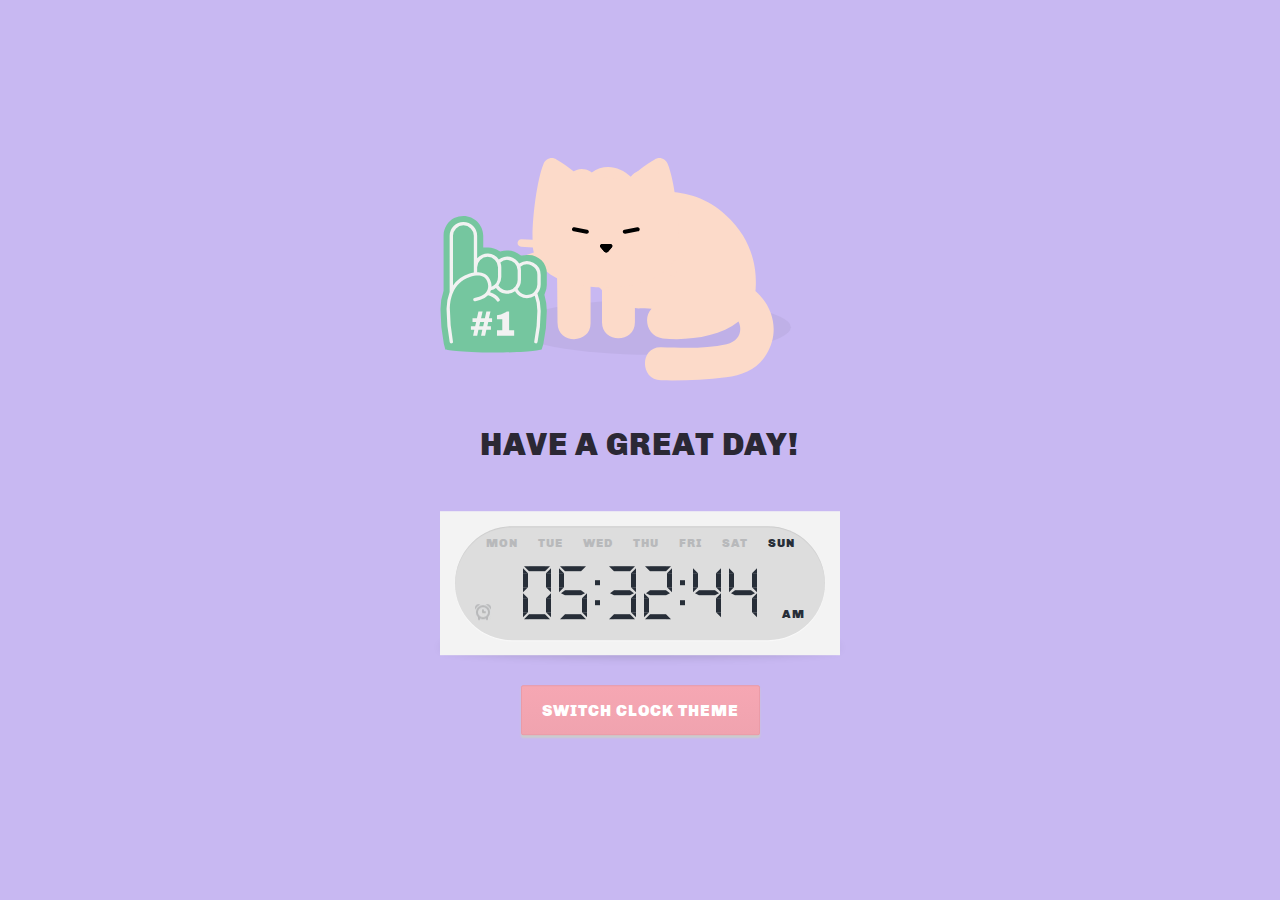
==== commit 28859bfc: "Update index.html" ====
--- a/public/index.html
+++ b/public/index.html
@@ -3,17 +3,29 @@
 <head>
     <meta charset="utf-8">
 	<title>New Tab</title>
+	<!-- cat css -->
 	<link rel="stylesheet" type="text/css" href="styles/index.css">
+
+	<!-- clock css -->
+	<link href="clock-assets/css/style.css" type="text/css" rel="stylesheet" />
+
+	<!-- cat JavaScript -->
 	<script type="text/javascript" src="scripts/jquery-3.2.1.min.js"></script>
- 	<!-- <script type="text/javascript" src="scripts/names.js"></script> -->
+ 	<script type="text/javascript" src="scripts/names.js"></script>
 	<script type="text/javascript" src="scripts/chooser.js"></script>
 	<script type="text/javascript" src="scripts/storage.js"></script>
 	<script type="text/javascript" src="scripts/svg-inject.js"></script>
+
+	<!-- Clock JavaScript -->
+	<script type="text/javascript" src="clock-assets/js/jquery-3.1.1.js"></script>
+	<script type="text/javascript" src="clock-assets/js/moment.min.js"></script>
+	<script type="text/javascript" src="clock-assets/js/clock-script.js"></script>
+
 	<meta name="viewport" content="width=device-width, initial-scale=1">
 </head>
 <body class="">
 
-	<div class="allGoodies" style="display:none;">
+	<div class="allGoodies" style="display:none; zoom:70%">
 		<div data-type="hat" data-goodies="hat-1"><img src="images/hat-1-sm.svg" /></div>
 		<div data-type="hat" data-goodies="hat-2"><img src="images/hat-2-sm.svg" /></div>
 		<div data-type="hat" data-goodies="hat-3"><img src="images/hat-3-sm.svg" /></div>
@@ -157,11 +169,14 @@
 			<path d="M199.4,180.6h4.6c2.3,0,3.6,2.2,2.3,3.8l-1.8,2.2l-2.8,3.2c-1.1,1.3-3.4,1.3-4.5,0l-2.8-3.3l-1.8-2.1c-1.4-1.6,0-3.8,2.3-3.8H199.4z"/>
 		</symbol>
 	</svg>
+
 	<div class="outer-wrapper">
 		<div class="center-wrapper">
+         
 			<img src="images/frame.png" />
 			<img class="abs shadow" src="images/shadow.svg" />
-			<div class="abs name"></div>
+<!--			<div class="abs name"></div>-->
+           
 			<div class="abs cat">
 				<div class="abs fill body purrs">
 					<svg viewBox="0 0 480 480"><use xlink:href="#body-1" /></svg>
@@ -229,9 +244,39 @@
 				<img data-type="toy" data-active-goodies="toy-18" src="images/toy-18.svg" />
 				<img data-type="toy" data-active-goodies="toy-19" src="images/toy-19.svg" />
 			</div>
-			<div class="abs ck"></div>
-		</div>
+            <div>
+                <h1 style="margin:auto 40px;">Have a great day!</h1>
+            </div>
+<!--
+			<div class="abs ck">
+            
+            
+            </div>
+-->
+
+
+	<div id="clock" class="light">
+			<div class="display">
+				<div class="weekdays"></div>
+				<div class="ampm"></div>
+				<div class="alarm"></div>
+				<div class="digits"></div>
+			</div>
+        
+		</div>
+            <div class="button-holder">
+			<a class="Clockbutton" id="switchButton">Switch Clock Theme</a>
+		</div>
+		
+            
+
+		</div>
+
+
+	
+
 	</div>
+
 <!-- 
 	<div class="collection">
 		<div class="bag abs">
--- a/public/clock-assets/css/style.css
+++ b/public/clock-assets/css/style.css
@@ -0,0 +1,498 @@
+/*-------------------------
+	Simple reset
+--------------------------*/
+
+
+*{
+	margin:0;
+	padding:0;
+}
+
+
+/*-------------------------
+	General Styles
+--------------------------*/
+
+
+html{
+	/*background:url('../img/bg.jpg') #dbe4e6;*/
+	overflow:hidden;
+}
+
+/*body{
+	font:15px/1.3 Arial, sans-serif;
+	color: #4f4f4f;
+	z-index:1;
+}*/
+
+a, a:visited {
+	outline:none;
+	color:#389dc1;
+}
+
+a:hover{
+	text-decoration:none;
+}
+
+section, footer, header, aside{
+	display: block;
+}
+
+
+/*-------------------------
+	The clocks
+--------------------------*/
+
+
+#clock{
+	width:370px;
+	padding:15px;
+	/*margin:200px auto 60px;*/
+	margin: 50px auto 30px;
+	position:relative;
+}
+
+#clock:after{
+	content:'';
+	position:absolute;
+	width:400px;
+	height:20px;
+	border-radius:100%;
+	left:50%;
+	margin-left:-200px;
+	bottom:2px;
+	z-index:-1;
+}
+
+
+#clock .display{
+	text-align:center;
+	padding: 40px 20px 20px;
+	border-radius:60px;
+	position:relative;
+	height: 54px;
+}
+
+
+/*-------------------------
+	Light color theme
+--------------------------*/
+
+
+#clock.light{
+	background-color:#f3f3f3;
+	color:#272e38;
+}
+
+#clock.light:after{
+	box-shadow:0 4px 10px rgba(0,0,0,0.15);
+}
+
+#clock.light .digits div span{
+	background-color:#272e38;
+	border-color:#272e38;	
+}
+
+#clock.light .digits div.dots:before,
+#clock.light .digits div.dots:after{
+	background-color:#272e38;
+}
+
+#clock.light .alarm{
+	background:url('../img/alarm_light.jpg');
+}
+
+#clock.light .display{
+	background-color:#dddddd;
+	box-shadow:0 1px 1px rgba(0,0,0,0.08) inset, 0 1px 1px #fafafa;
+}
+
+
+/*-------------------------
+	Dark color theme
+--------------------------*/
+
+
+#clock.dark{
+	background-color:#272e38;
+	color:#cacaca;
+}
+
+#clock.dark:after{
+	box-shadow:0 4px 10px rgba(0,0,0,0.3);
+}
+
+#clock.dark .digits div span{
+	background-color:#cacaca;
+	border-color:#cacaca;	
+}
+
+#clock.dark .alarm{
+	background:url('../img/alarm_dark.jpg');
+}
+
+#clock.dark .display{
+	background-color:#0f1620;
+	box-shadow:0 1px 1px rgba(0,0,0,0.08) inset, 0 1px 1px #2d3642;
+}
+
+#clock.dark .digits div.dots:before,
+#clock.dark .digits div.dots:after{
+	background-color:#cacaca;
+}
+
+
+/*-------------------------
+	The Digits
+--------------------------*/
+
+
+#clock .digits div{
+	text-align:left;
+	position:relative;
+	width: 28px;
+	height:50px;
+	display:inline-block;
+	margin:0 4px;
+}
+
+#clock .digits div span{
+	opacity:0;
+	position:absolute;
+
+	-webkit-transition:0.25s;
+	-moz-transition:0.25s;
+	transition:0.25s;
+}
+
+#clock .digits div span:before,
+#clock .digits div span:after{
+	content:'';
+	position:absolute;
+	width:0;
+	height:0;
+	border:5px solid transparent;
+}
+
+#clock .digits .d1{			height:5px;width:16px;top:0;left:6px;}
+#clock .digits .d1:before{	border-width:0 5px 5px 0;border-right-color:inherit;left:-5px;}
+#clock .digits .d1:after{	border-width:0 0 5px 5px;border-left-color:inherit;right:-5px;}
+
+#clock .digits .d2{			height:5px;width:16px;top:24px;left:6px;}
+#clock .digits .d2:before{	border-width:3px 4px 2px;border-right-color:inherit;left:-8px;}
+#clock .digits .d2:after{	border-width:3px 4px 2px;border-left-color:inherit;right:-8px;}
+
+#clock .digits .d3{			height:5px;width:16px;top:48px;left:6px;}
+#clock .digits .d3:before{	border-width:5px 5px 0 0;border-right-color:inherit;left:-5px;}
+#clock .digits .d3:after{	border-width:5px 0 0 5px;border-left-color:inherit;right:-5px;}
+
+#clock .digits .d4{			width:5px;height:14px;top:7px;left:0;}
+#clock .digits .d4:before{	border-width:0 5px 5px 0;border-bottom-color:inherit;top:-5px;}
+#clock .digits .d4:after{	border-width:0 0 5px 5px;border-left-color:inherit;bottom:-5px;}
+
+#clock .digits .d5{			width:5px;height:14px;top:7px;right:0;}
+#clock .digits .d5:before{	border-width:0 0 5px 5px;border-bottom-color:inherit;top:-5px;}
+#clock .digits .d5:after{	border-width:5px 0 0 5px;border-top-color:inherit;bottom:-5px;}
+
+#clock .digits .d6{			width:5px;height:14px;top:32px;left:0;}
+#clock .digits .d6:before{	border-width:0 5px 5px 0;border-bottom-color:inherit;top:-5px;}
+#clock .digits .d6:after{	border-width:0 0 5px 5px;border-left-color:inherit;bottom:-5px;}
+
+#clock .digits .d7{			width:5px;height:14px;top:32px;right:0;}
+#clock .digits .d7:before{	border-width:0 0 5px 5px;border-bottom-color:inherit;top:-5px;}
+#clock .digits .d7:after{	border-width:5px 0 0 5px;border-top-color:inherit;bottom:-5px;}
+
+
+/* 1 */
+
+#clock .digits div.one .d5,
+#clock .digits div.one .d7{
+	opacity:1;
+}
+
+/* 2 */
+
+#clock .digits div.two .d1,
+#clock .digits div.two .d5,
+#clock .digits div.two .d2,
+#clock .digits div.two .d6,
+#clock .digits div.two .d3{
+	opacity:1;
+}
+
+/* 3 */
+
+#clock .digits div.three .d1,
+#clock .digits div.three .d5,
+#clock .digits div.three .d2,
+#clock .digits div.three .d7,
+#clock .digits div.three .d3{
+	opacity:1;
+}
+
+/* 4 */
+
+#clock .digits div.four .d5,
+#clock .digits div.four .d2,
+#clock .digits div.four .d4,
+#clock .digits div.four .d7{
+	opacity:1;
+}
+
+/* 5 */
+
+#clock .digits div.five .d1,
+#clock .digits div.five .d2,
+#clock .digits div.five .d4,
+#clock .digits div.five .d3,
+#clock .digits div.five .d7{
+	opacity:1;
+}
+
+/* 6 */
+
+#clock .digits div.six .d1,
+#clock .digits div.six .d2,
+#clock .digits div.six .d4,
+#clock .digits div.six .d3,
+#clock .digits div.six .d6,
+#clock .digits div.six .d7{
+	opacity:1;
+}
+
+
+/* 7 */
+
+#clock .digits div.seven .d1,
+#clock .digits div.seven .d5,
+#clock .digits div.seven .d7{
+	opacity:1;
+}
+
+/* 8 */
+
+#clock .digits div.eight .d1,
+#clock .digits div.eight .d2,
+#clock .digits div.eight .d3,
+#clock .digits div.eight .d4,
+#clock .digits div.eight .d5,
+#clock .digits div.eight .d6,
+#clock .digits div.eight .d7{
+	opacity:1;
+}
+
+/* 9 */
+
+#clock .digits div.nine .d1,
+#clock .digits div.nine .d2,
+#clock .digits div.nine .d3,
+#clock .digits div.nine .d4,
+#clock .digits div.nine .d5,
+#clock .digits div.nine .d7{
+	opacity:1;
+}
+
+/* 0 */
+
+#clock .digits div.zero .d1,
+#clock .digits div.zero .d3,
+#clock .digits div.zero .d4,
+#clock .digits div.zero .d5,
+#clock .digits div.zero .d6,
+#clock .digits div.zero .d7{
+	opacity:1;
+}
+
+
+/* The dots */
+
+#clock .digits div.dots{
+	width:5px;
+}
+
+#clock .digits div.dots:before,
+#clock .digits div.dots:after{
+	width:5px;
+	height:5px;
+	content:'';
+	position:absolute;
+	left:0;
+	top:14px;
+}
+
+#clock .digits div.dots:after{
+	top:34px;
+}
+
+
+/*-------------------------
+	The Alarm
+--------------------------*/
+
+
+#clock .alarm{
+	width:16px;
+	height:16px;
+	bottom:20px;
+	background:url('../img/alarm_light.jpg');
+	position:absolute;
+	opacity:0.2;
+}
+
+#clock .alarm.active{
+	opacity:1;
+}
+
+
+/*-------------------------
+	Weekdays
+--------------------------*/
+
+
+#clock .weekdays{
+	font-size:12px;
+	position:absolute;
+	width:100%;
+	top:10px;
+	left:0;
+	text-align:center;
+}
+
+
+#clock .weekdays span{
+	opacity:0.2;
+	padding:0 10px;
+}
+
+#clock .weekdays span.active{
+	opacity:1;
+}
+
+
+/*-------------------------
+		AM/PM
+--------------------------*/
+
+
+#clock .ampm{
+	position:absolute;
+	bottom:20px;
+	right:20px;
+	font-size:12px;
+}
+
+
+/*-------------------------
+		Button
+--------------------------*/
+
+
+.button-holder{
+	text-align:center;
+	/*padding-bottom:100px;*/
+	position: relative;
+	z-index: 1;
+}
+
+a.Clockbutton{
+	background-color:#f6a7b3;
+	
+	background-image:-webkit-linear-gradient(top, #f6a7b3, #f0a3af);
+	background-image:-moz-linear-gradient(top, #f6a7b3, #f0a3af);
+	background-image:linear-gradient(top, #f6a7b3, #f0a3af);
+
+	border:1px solid #eb9ba7;
+	border-radius:2px;
+
+	box-shadow:0 2px 2px #ccc;
+
+	color:#fff;
+	text-decoration: none !important;
+	padding:15px 20px;
+	display:inline-block;
+	cursor:pointer;
+}
+
+/*a.Clockbutton:hover{
+	opacity:0.9;
+}*/
+
+
+/*----------------------------
+	The Demo Footer
+-----------------------------*/
+/*
+
+footer{
+
+	width: 770px;
+	font: normal 16px Arial, Helvetica, sans-serif;
+	padding: 15px 35px;
+	position: fixed;
+	bottom: 0;
+	left: 50%;
+	margin-left: -420px;
+
+	background-color:#1f1f1f;
+
+	background-image:-webkit-linear-gradient(top, #1f1f1f, #101010);
+	background-image:-moz-linear-gradient(top, #1f1f1f, #101010);
+	background-image:linear-gradient(top, #1f1f1f, #101010);
+
+	border-radius:2px 2px 0 0;
+
+	box-shadow: 0 -1px 4px rgba(0,0,0,0.4);
+	z-index:1;
+}
+
+footer a.tz{
+	font-weight:normal;
+	font-size:16px !important;
+	text-decoration:none !important;
+	display:block;
+	margin-right: 300px;
+	text-overflow:ellipsis;
+	white-space: nowrap;
+	color:#bfbfbf !important;
+	z-index:1;
+}
+
+footer a.tz:before{
+	content: '';
+	background: url('http://cdn.tutorialzine.com/misc/enhance/v2_footer_bg.png') no-repeat 0 -53px;
+	width: 138px;
+	height: 20px;
+	display: inline-block;
+	position: relative;
+	bottom: -3px;
+}
+
+footer .close{
+	position: absolute;
+	cursor: pointer;
+	width: 8px;
+	height: 8px;
+	background: url('http://cdn.tutorialzine.com/misc/enhance/v2_footer_bg.png') no-repeat 0 0px;
+	top:10px;
+	right:10px;
+	z-index: 3;
+}
+
+footer #tzine-actions{
+	position: absolute;
+	top: 8px;
+	width: 500px;
+	right: 50%;
+	margin-right: -650px;
+	text-align: right;
+	z-index: 2;
+}
+
+footer #tzine-actions iframe{
+	display: inline-block;
+	height: 21px;
+	width: 95px;
+	position: relative;
+	float: left;
+	margin-top: 11px;
+}*/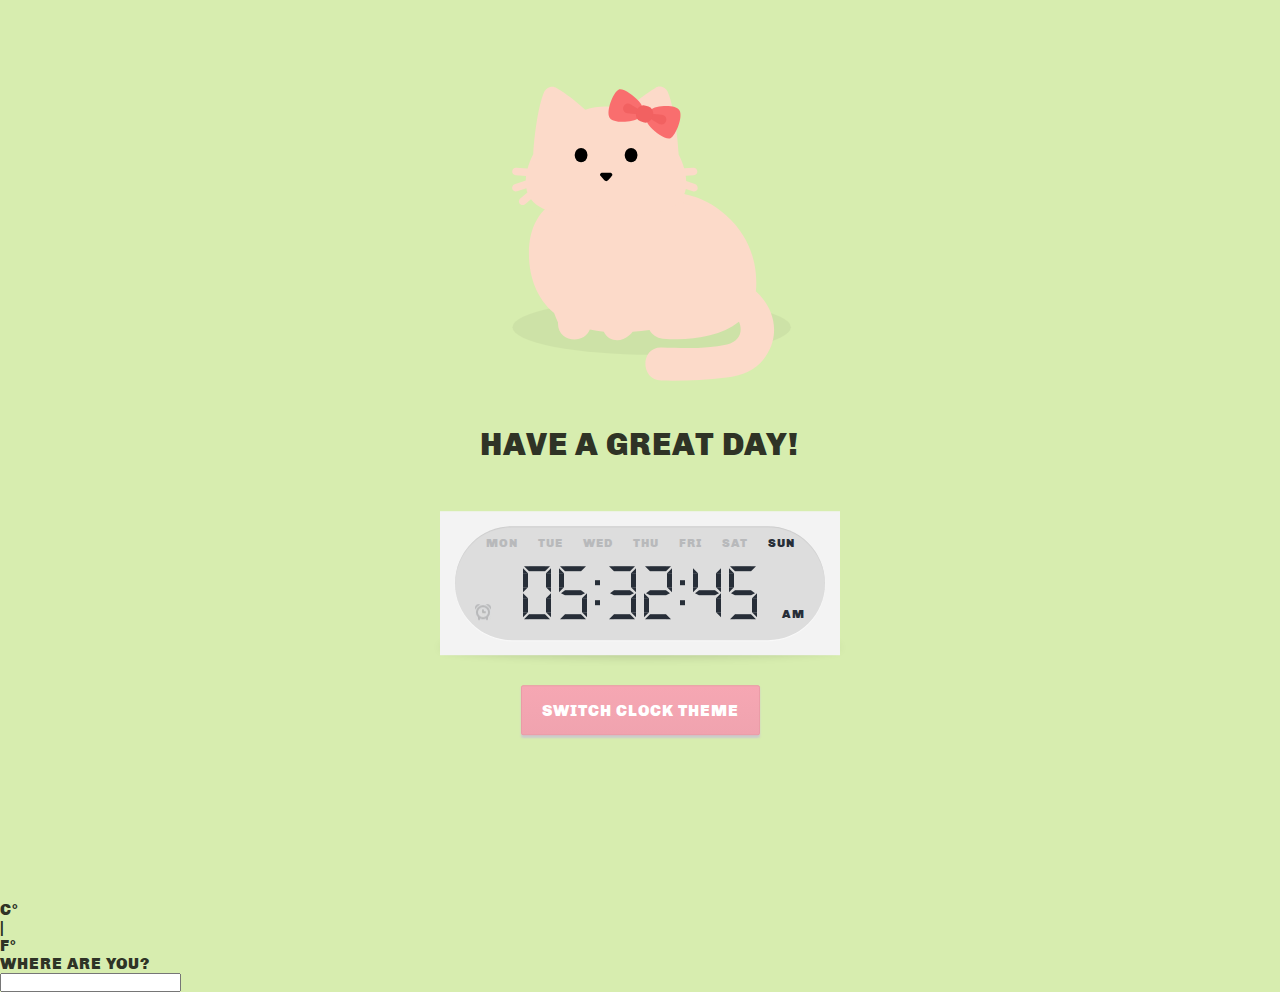
==== commit ab175f0c: "Added weather function" ====
--- a/public/index.html
+++ b/public/index.html
@@ -8,6 +8,9 @@
 
 	<!-- clock css -->
 	<link href="clock-assets/css/style.css" type="text/css" rel="stylesheet" />
+	
+	<!-- Weather css -->
+    <link rel="stylesheet" type="text/css" href="weather-assets/css/style.css"> 
 
 	<!-- cat JavaScript -->
 	<script type="text/javascript" src="scripts/jquery-3.2.1.min.js"></script>
@@ -20,6 +23,17 @@
 	<script type="text/javascript" src="clock-assets/js/jquery-3.1.1.js"></script>
 	<script type="text/javascript" src="clock-assets/js/moment.min.js"></script>
 	<script type="text/javascript" src="clock-assets/js/clock-script.js"></script>
+	
+	<!-- Weather JavaScript -->
+	<script type="text/javascript" src="weather-assets/js/vendor/jquery/jquery-3.2.1.min.js"></script>
+	<script type="text/javascript" src="weather-assets/js/vendor/greensock/TweenLite.js"></script>
+	<script type="text/javascript" src="weather-assets/js/vendor/greensock/plugins/CSSPlugin.js"></script>
+	<script type="text/javascript" src="weather-assets/js/background.js"></script>
+	<script type="text/javascript" src="weather-assets/js/rds1chu.js"></script>
+	<script type="text/javascript" src="weather-assets/js/main.js"></script>
+
+    <!-- modernizr -->
+    <script src="weather-assets/js/vendor/modernizr/modernizr-2.6.2.min.js"></script>
 
 	<meta name="viewport" content="width=device-width, initial-scale=1">
 </head>
@@ -276,6 +290,23 @@
 	
 
 	</div>
+	
+	<div class="dimmer"></div>
+<div class="forecast"></div>
+<div class="units">
+    <div class="c on">c&deg;</div>
+    <div class="spcr">|</div>
+    <div class="f">f&deg;</div>
+</div>
+<div class="splash"></div>
+<div class="error"></div>
+<div id="weather"></div>
+
+<div class="intro">
+    <p>where are you?</p>
+    <form>
+        <input type="text" />
+    </form>
 
 <!-- 
 	<div class="collection">
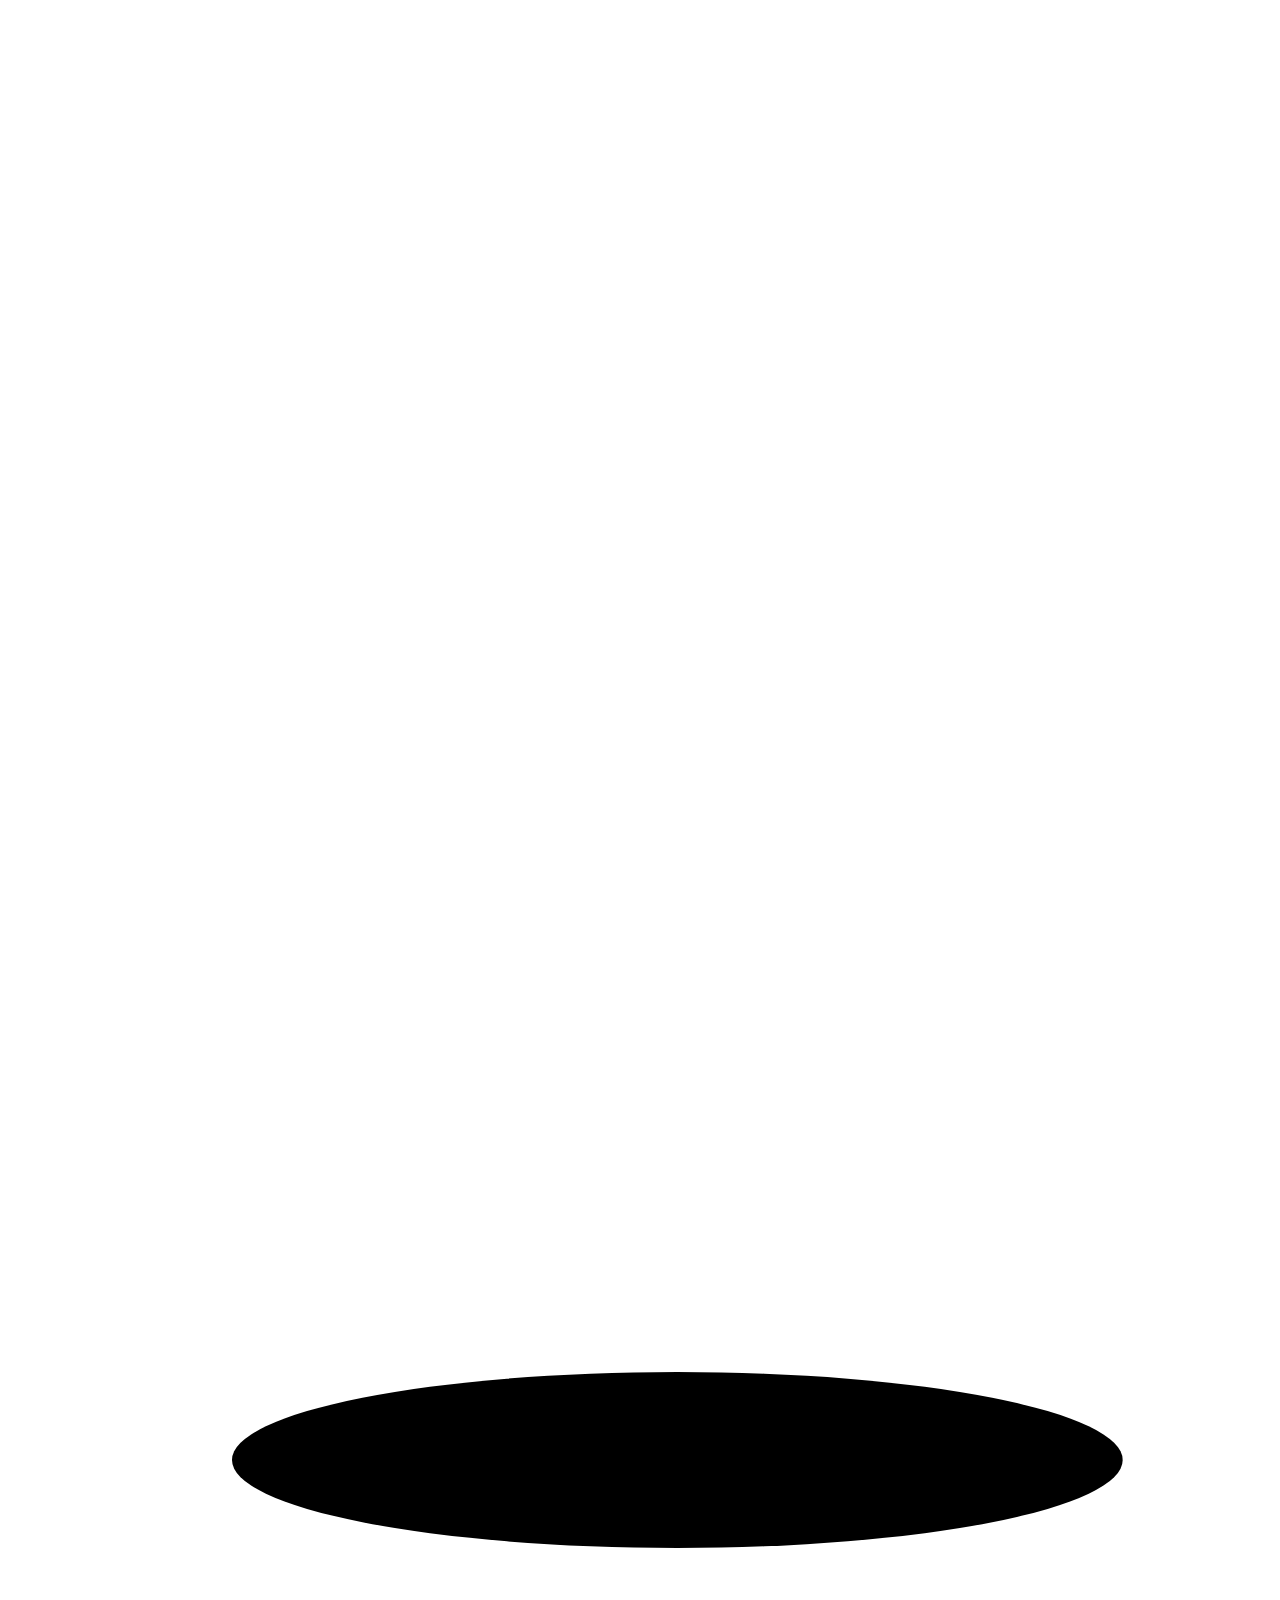
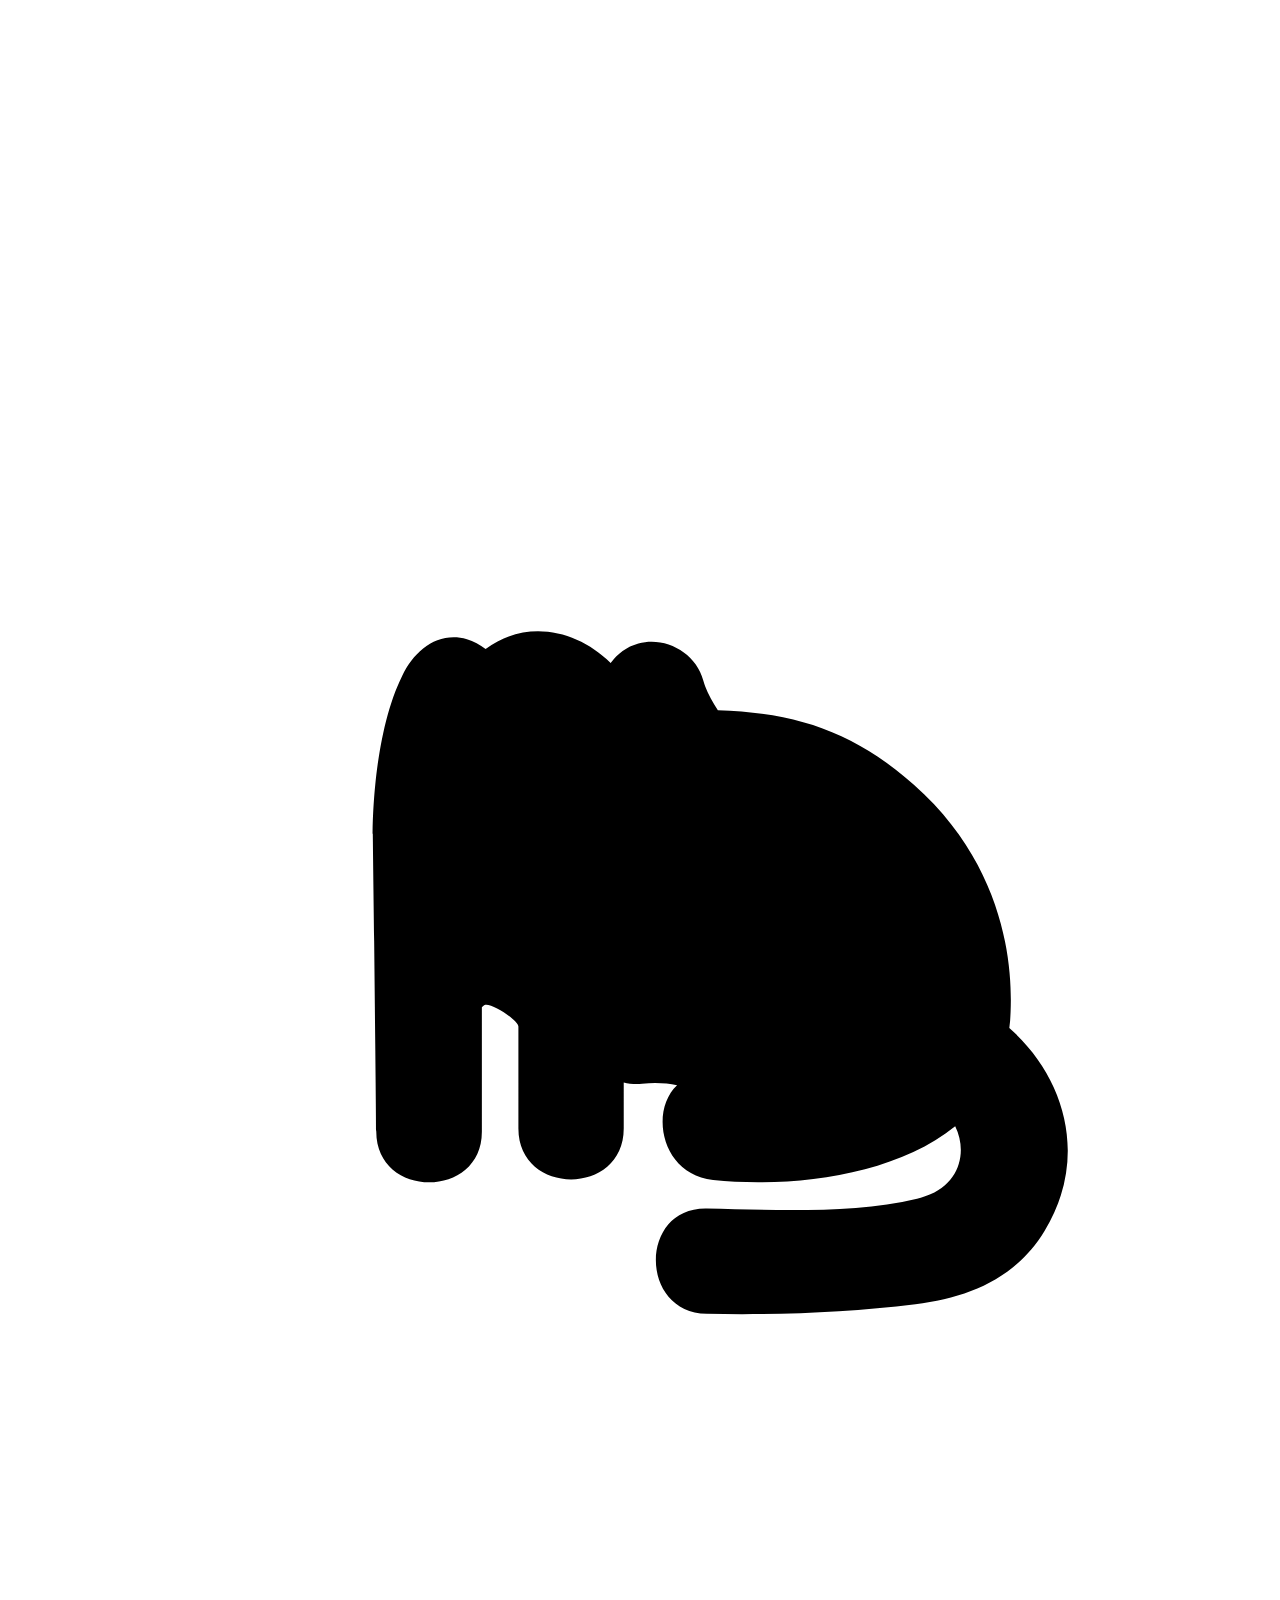
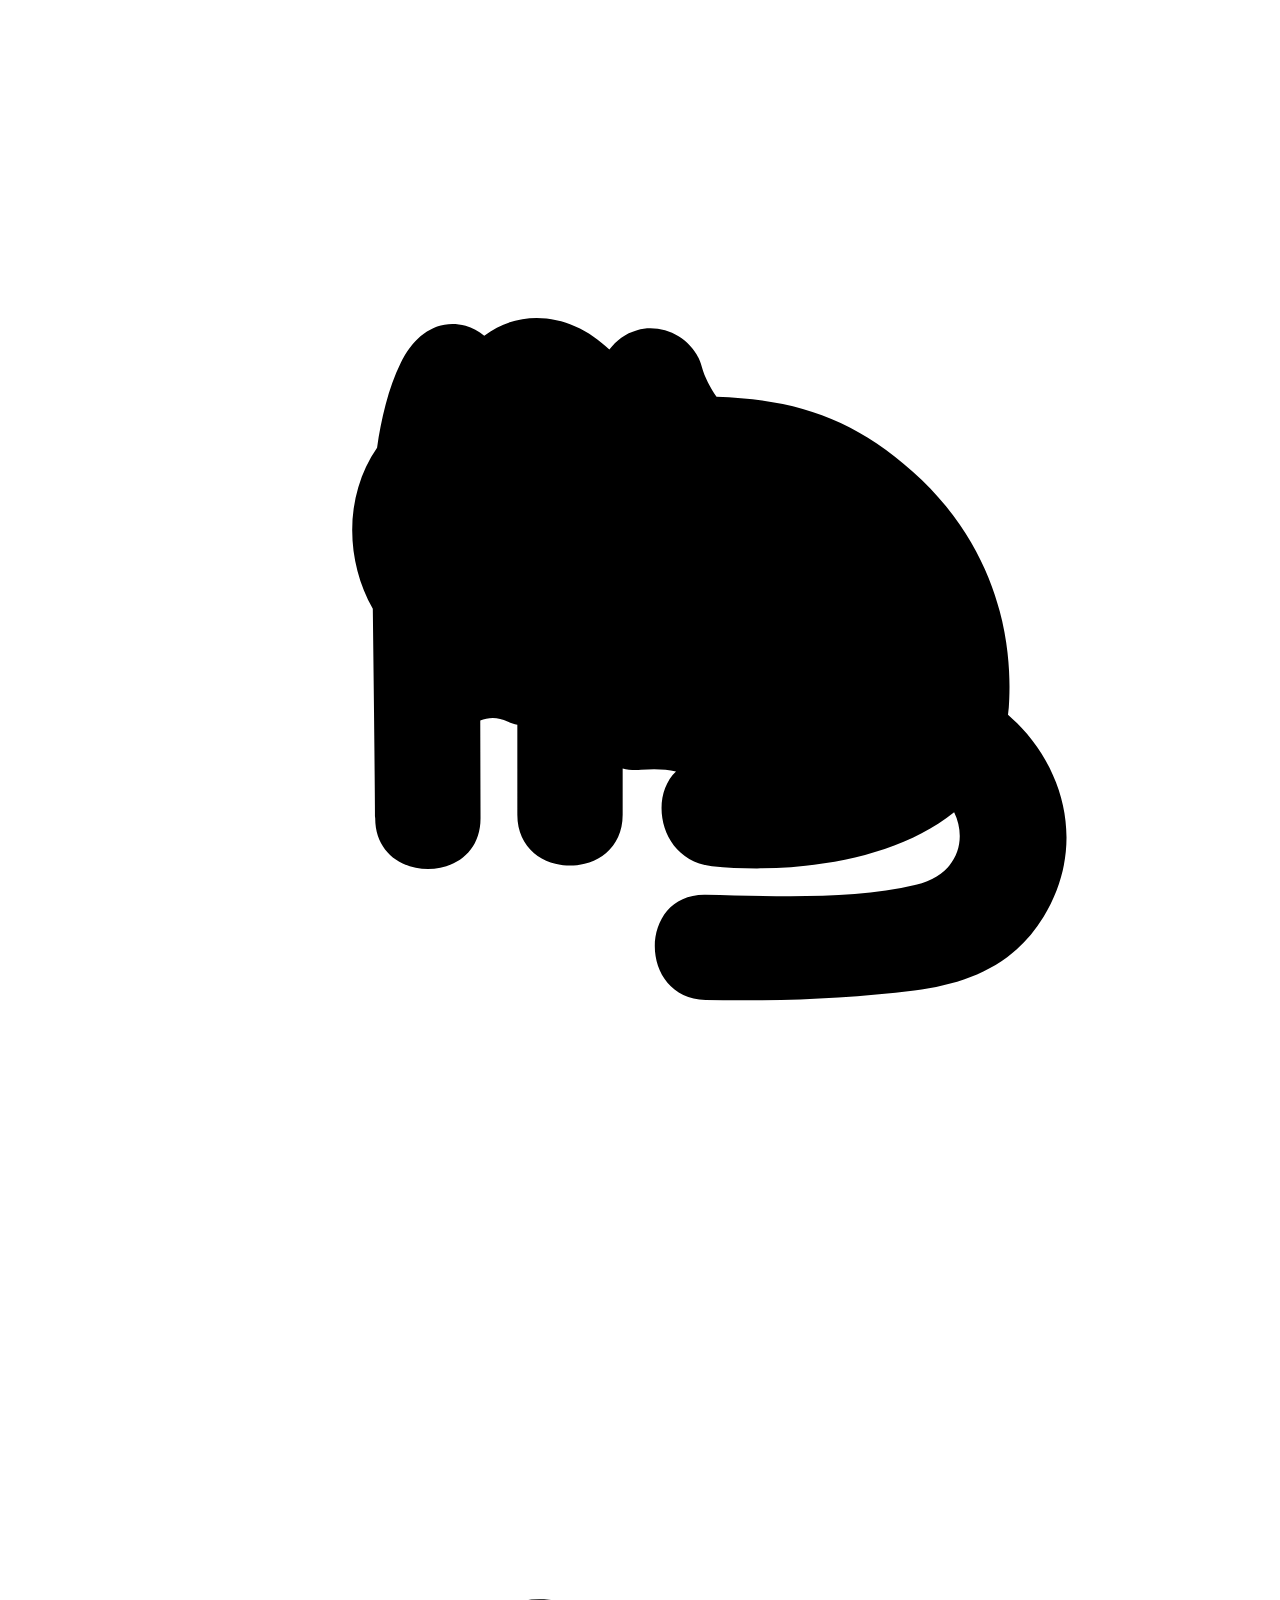
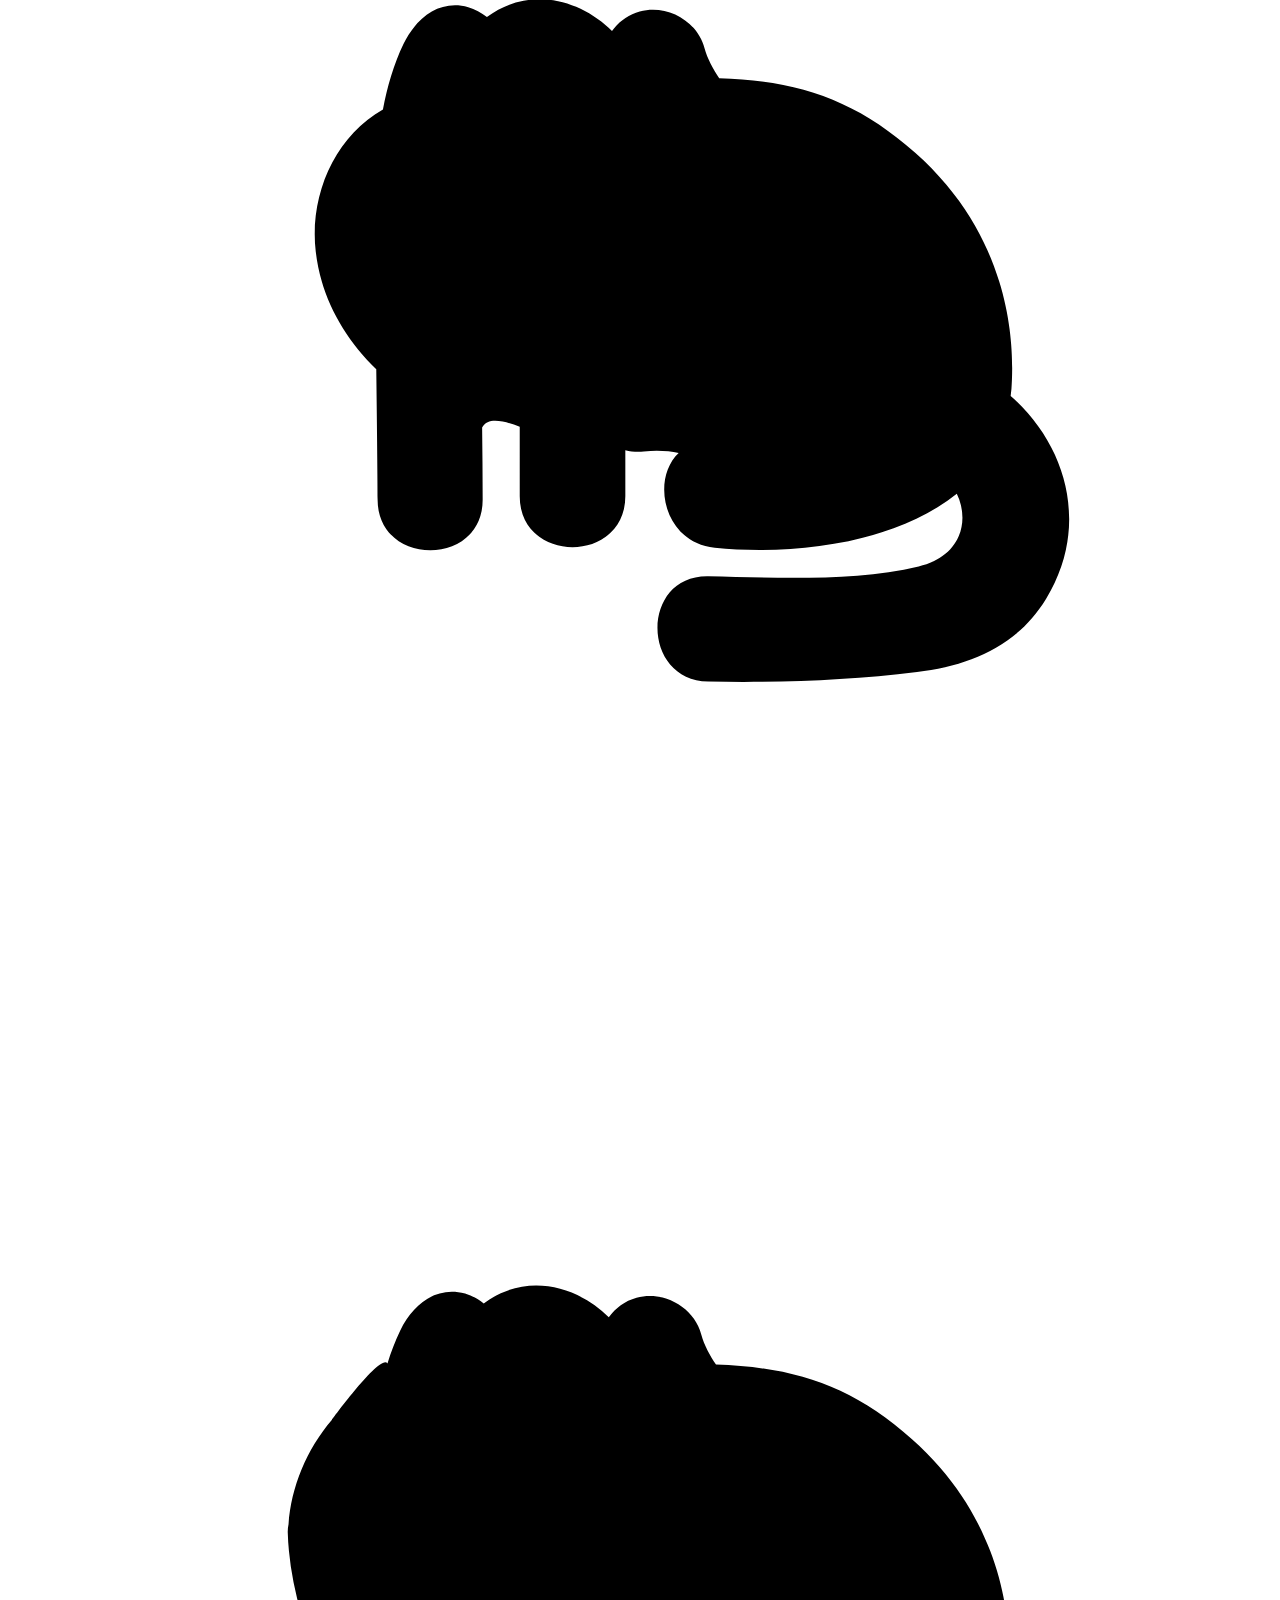
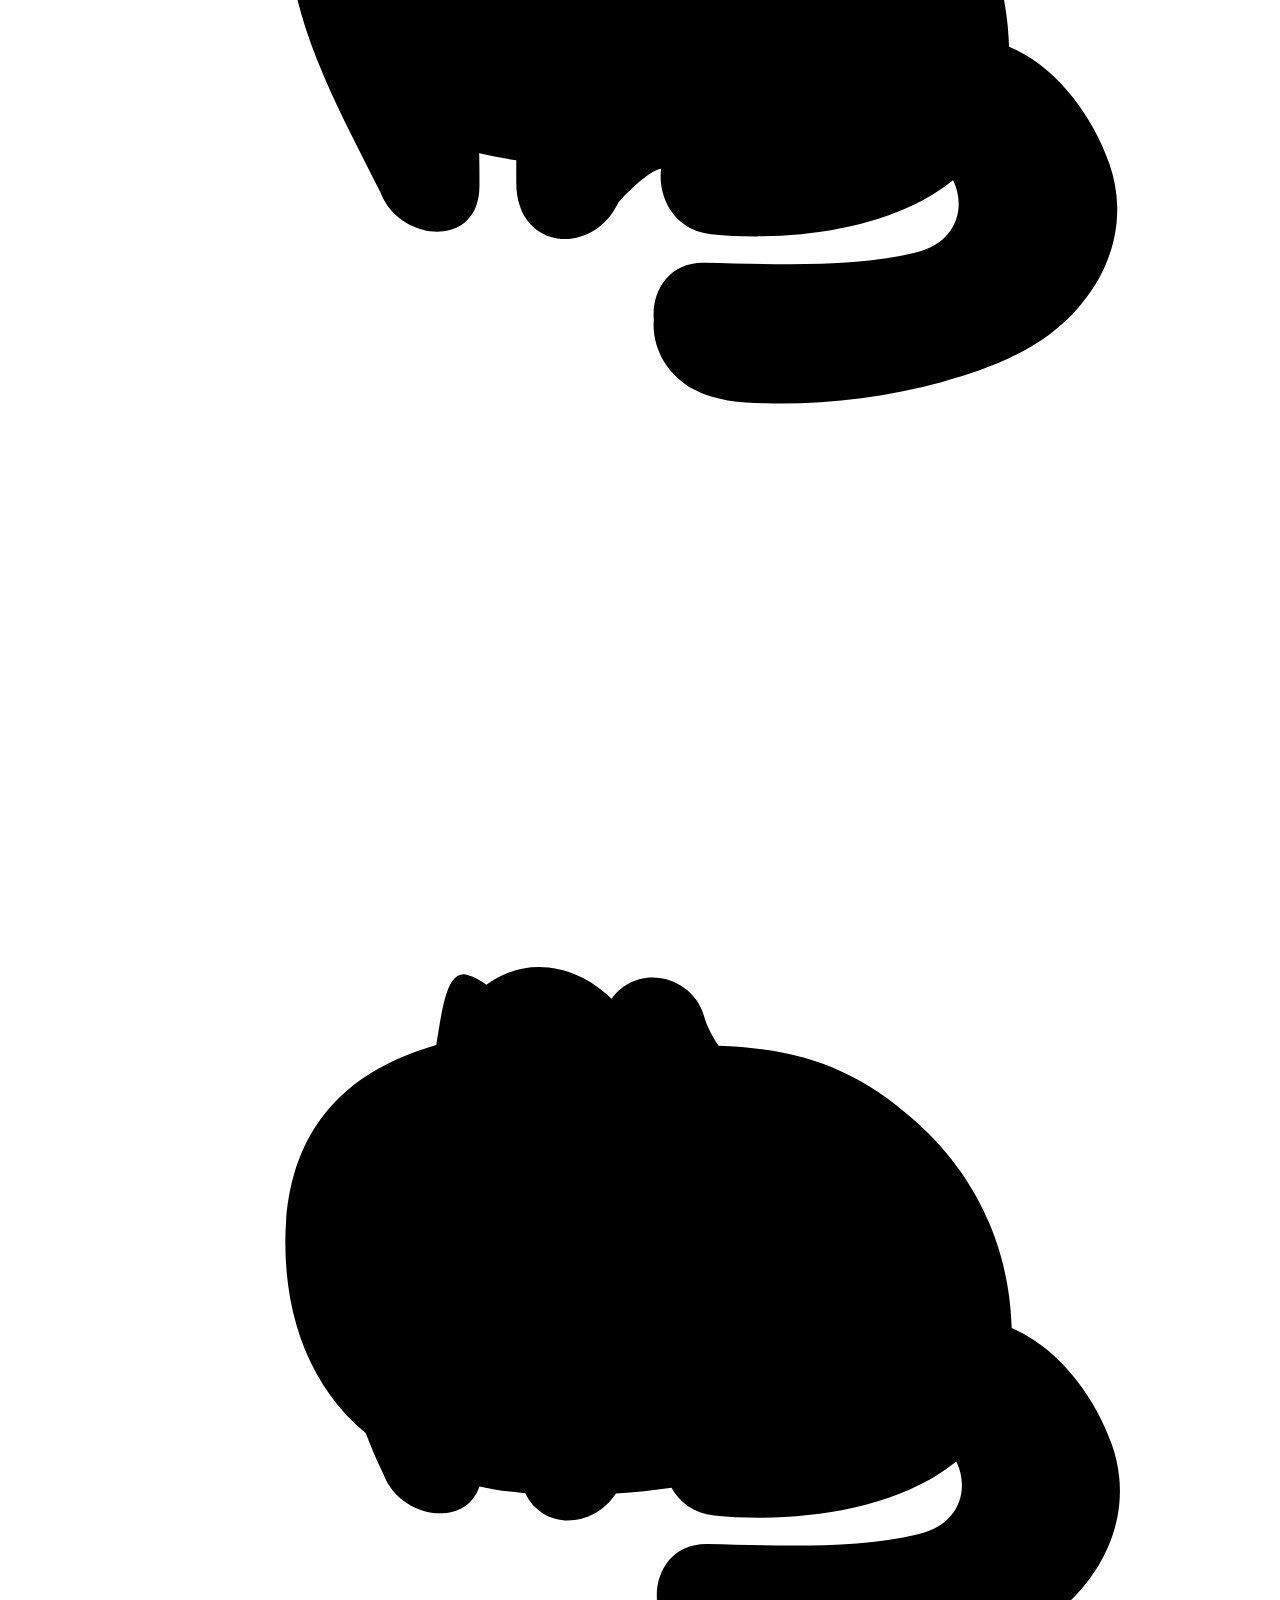
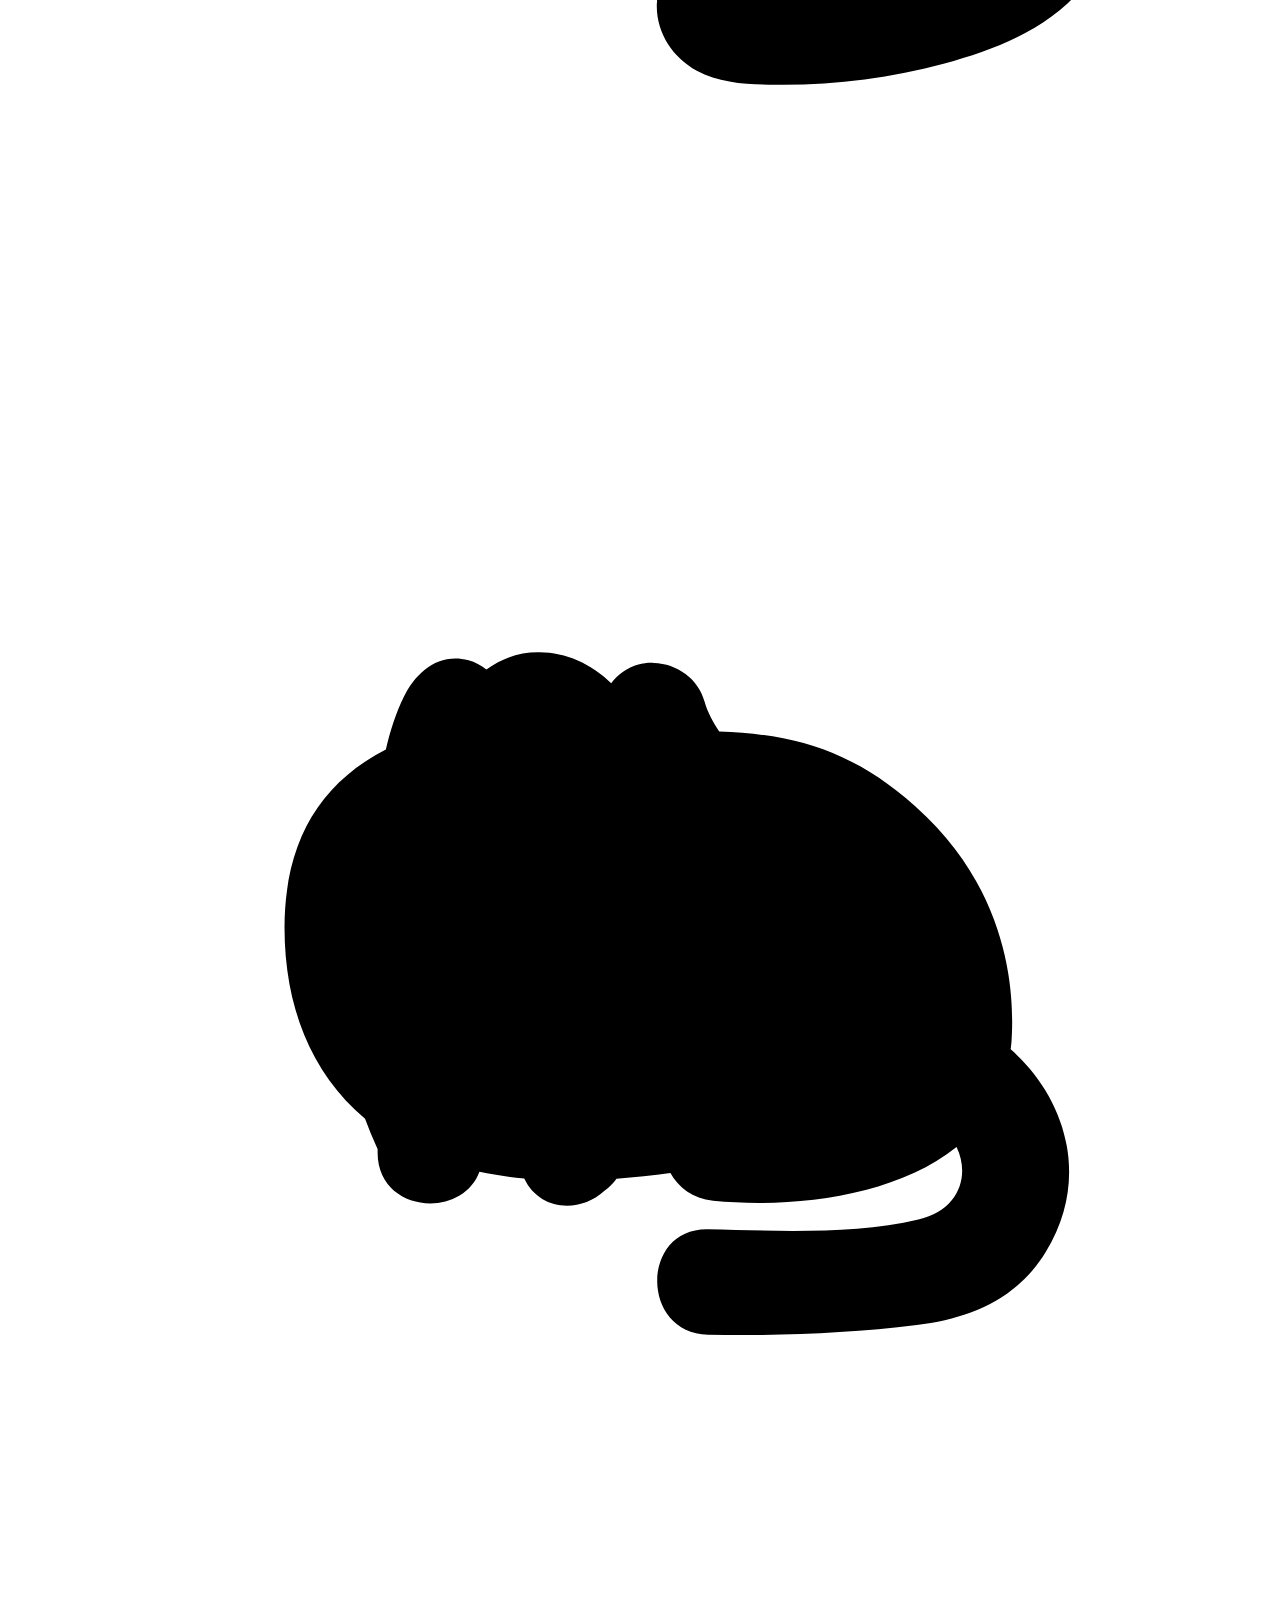
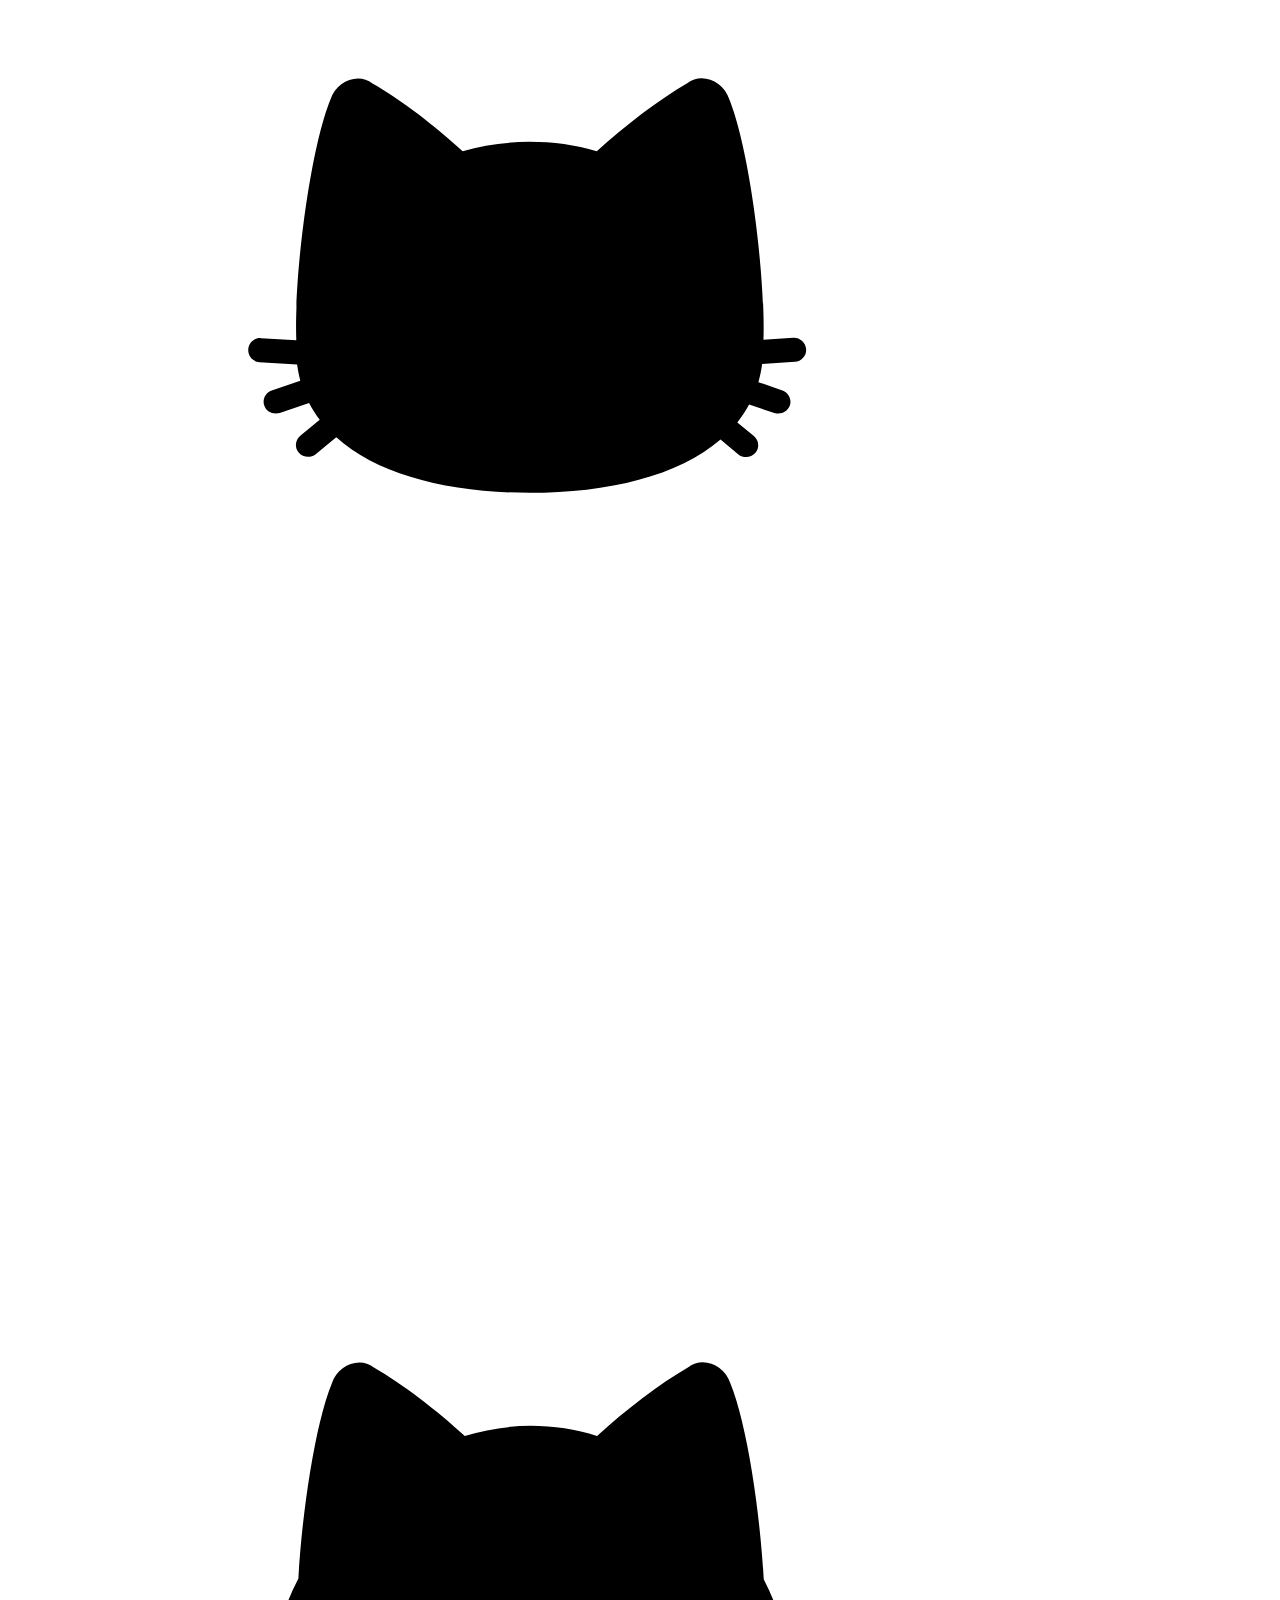
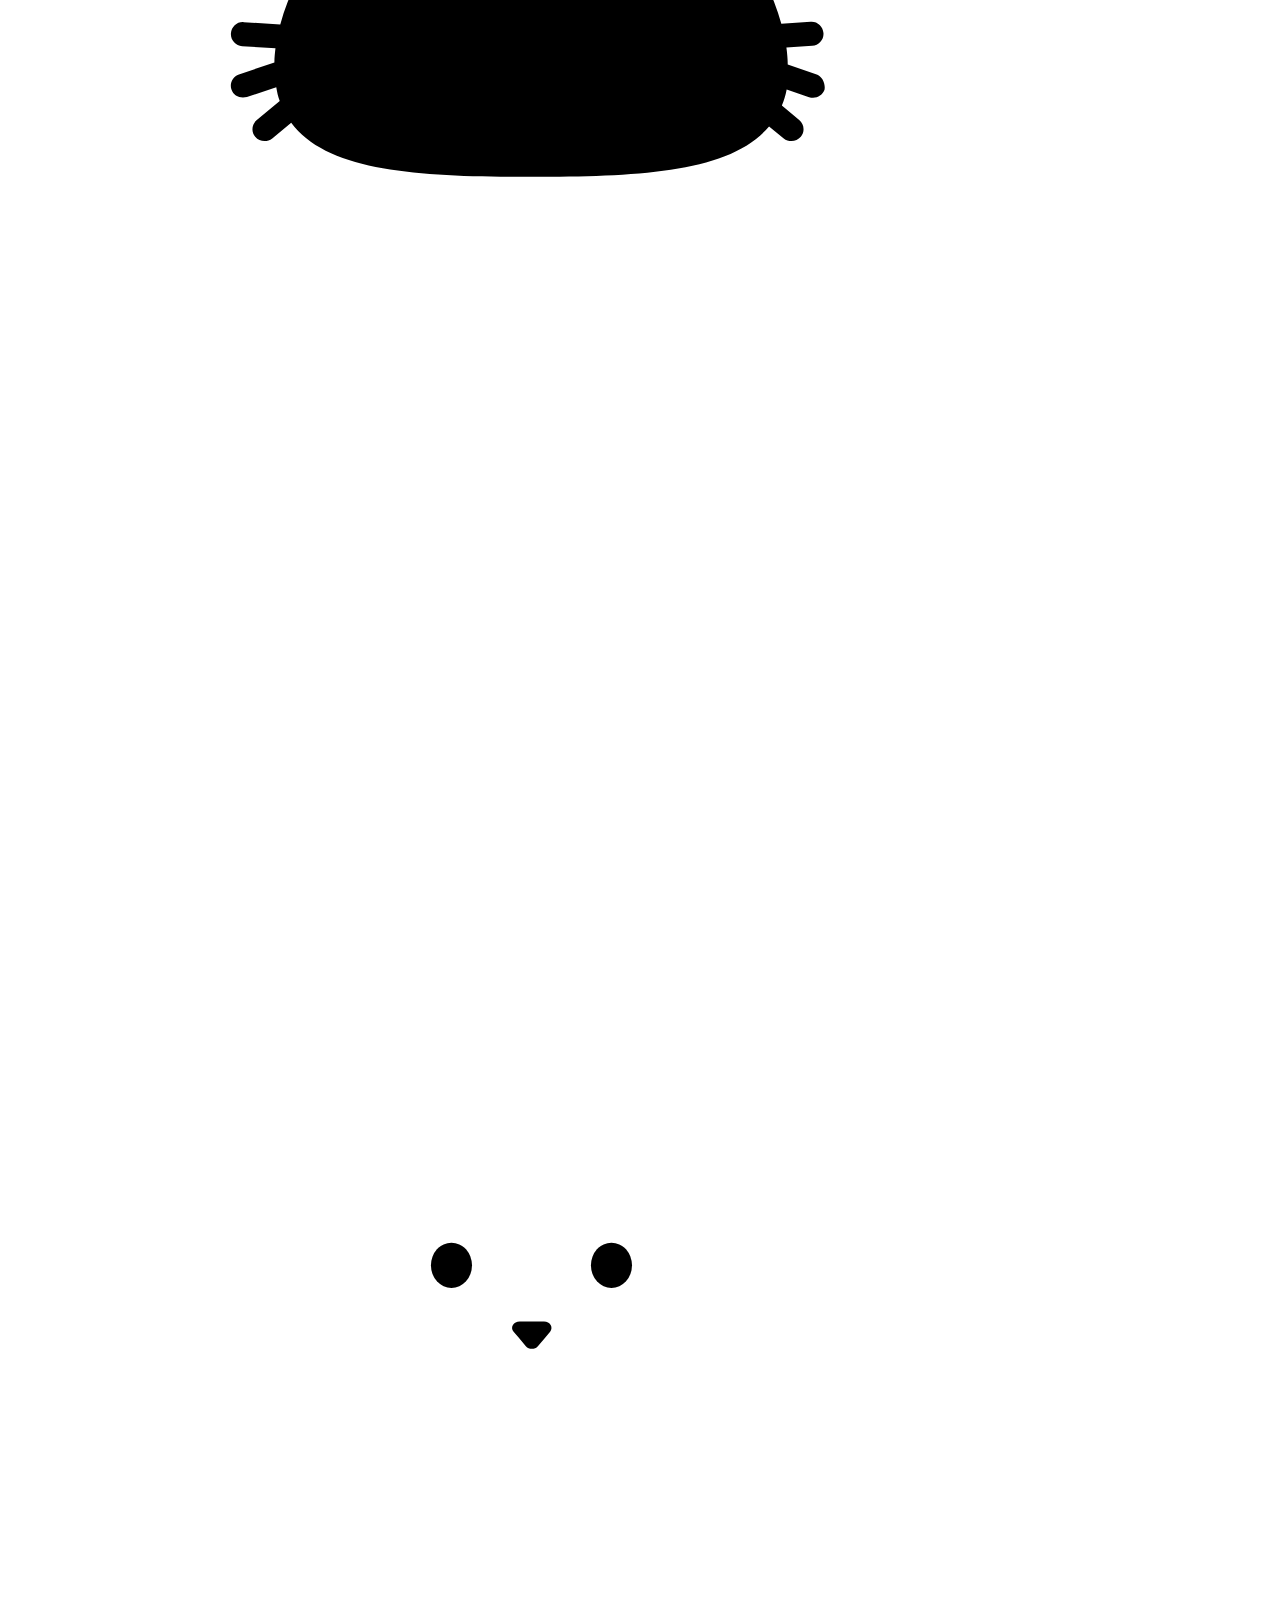
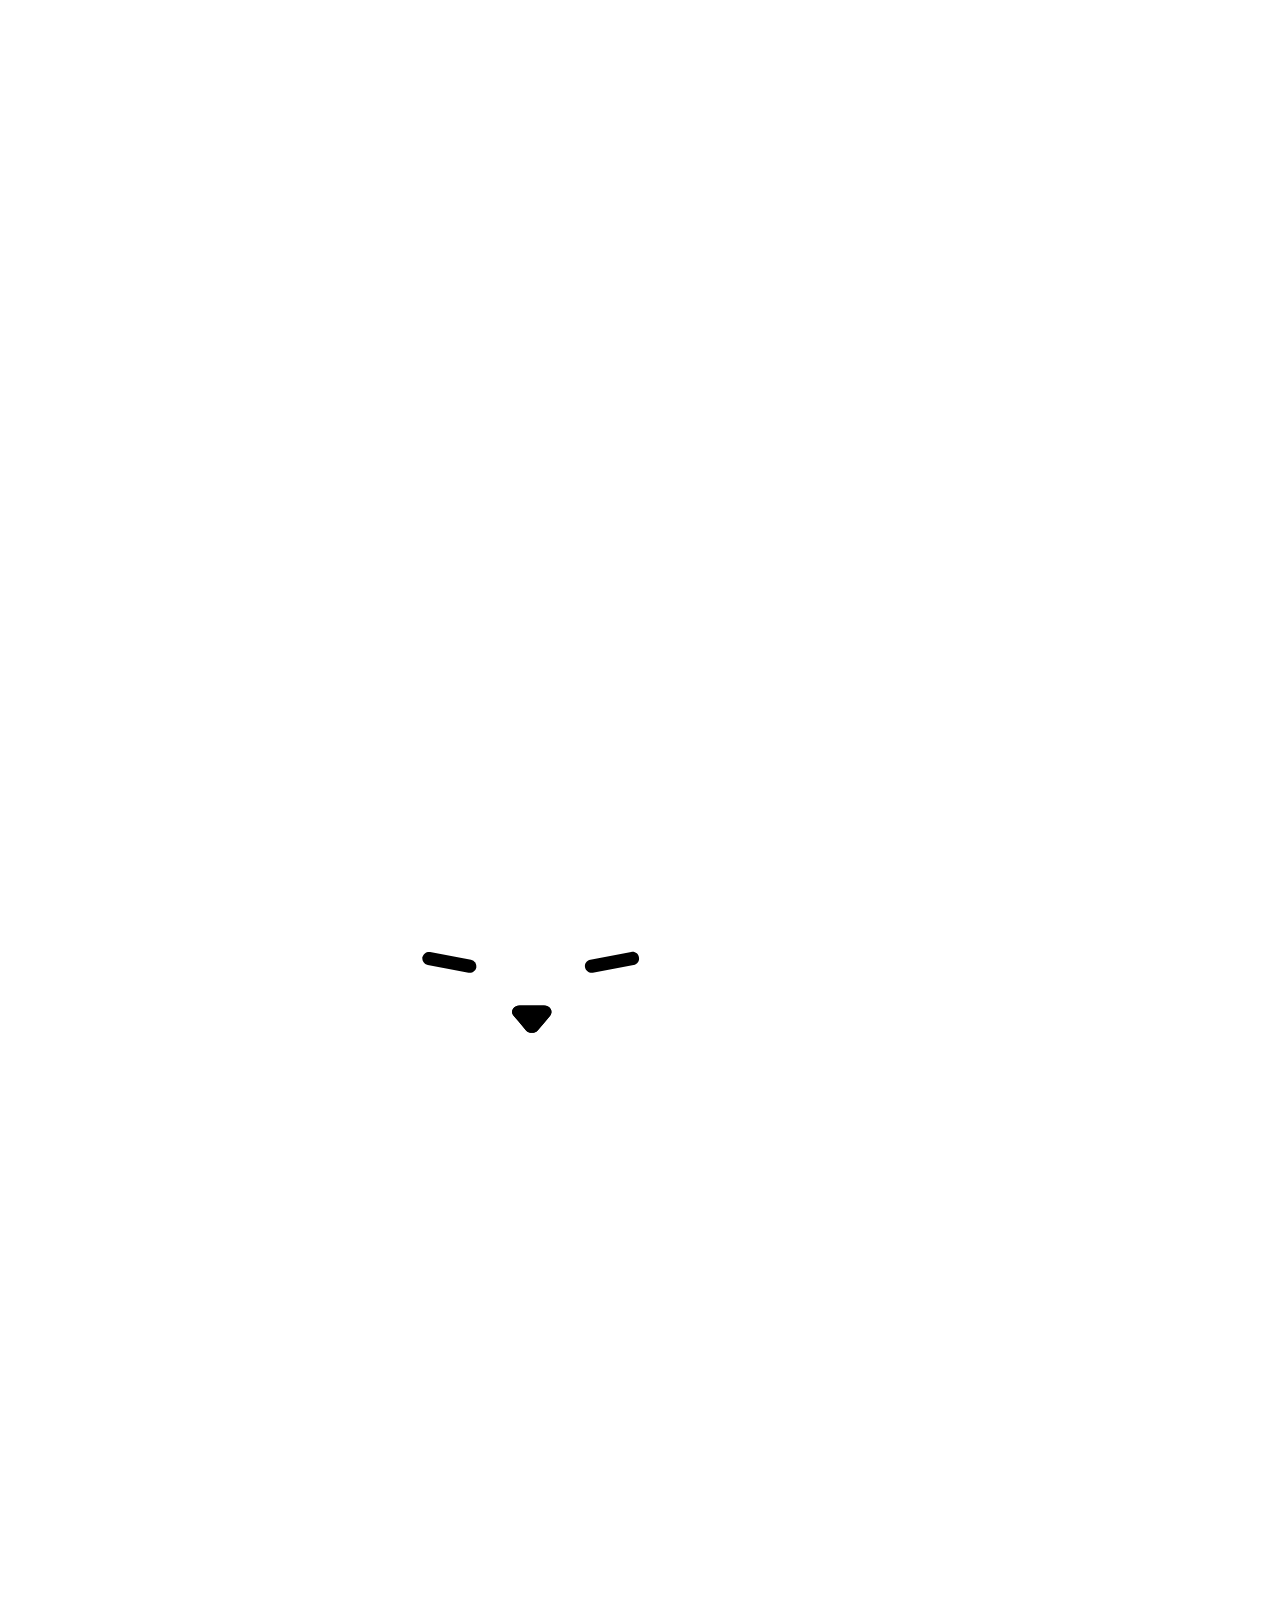
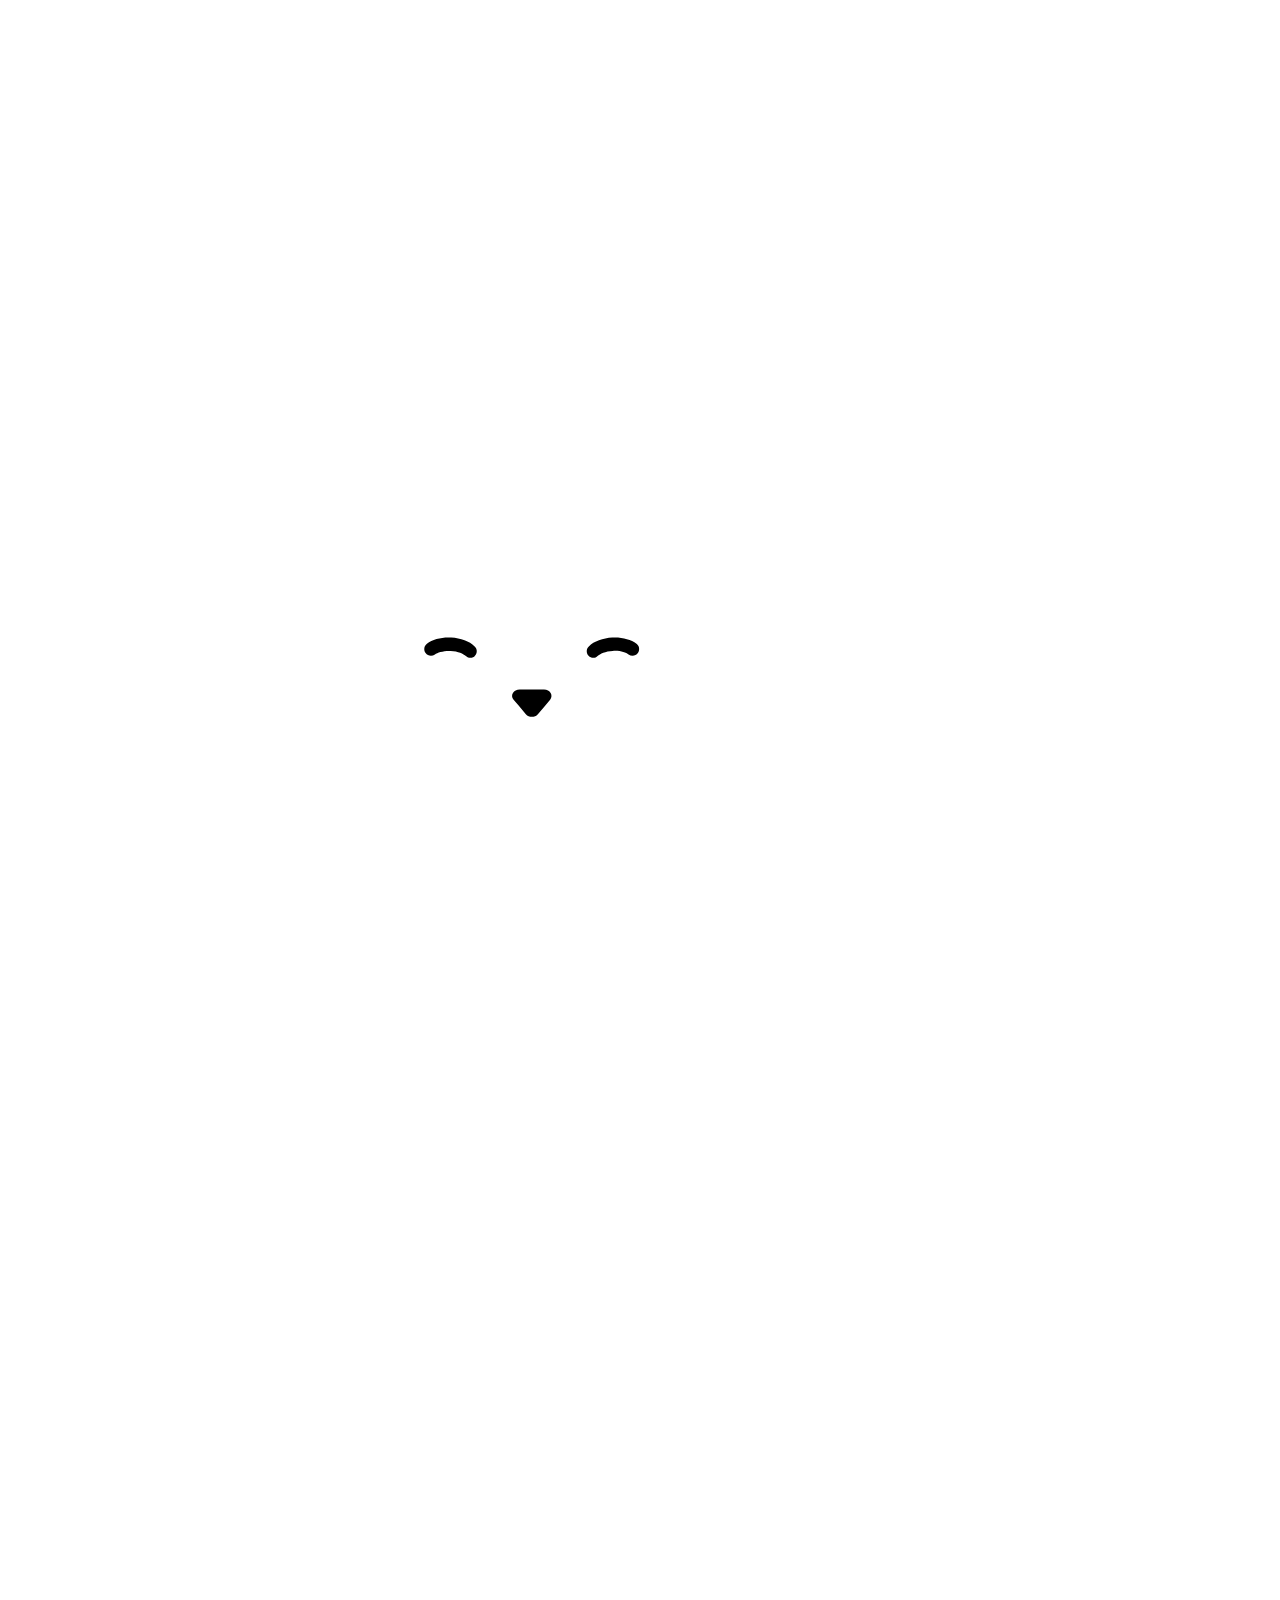
==== commit f0574b0a: "Fixed temperature unit to Celsius" ====
--- a/public/index.html
+++ b/public/index.html
@@ -1,365 +1,357 @@
-<!DOCTYPE html>
-<html>
-<head>
-    <meta charset="utf-8">
-	<title>New Tab</title>
-	<!-- cat css -->
-	<link rel="stylesheet" type="text/css" href="styles/index.css">
-
-	<!-- clock css -->
-	<link href="clock-assets/css/style.css" type="text/css" rel="stylesheet" />
-	
-	<!-- Weather css -->
-    <link rel="stylesheet" type="text/css" href="weather-assets/css/style.css"> 
-
-	<!-- cat JavaScript -->
-	<script type="text/javascript" src="scripts/jquery-3.2.1.min.js"></script>
- 	<script type="text/javascript" src="scripts/names.js"></script>
-	<script type="text/javascript" src="scripts/chooser.js"></script>
-	<script type="text/javascript" src="scripts/storage.js"></script>
-	<script type="text/javascript" src="scripts/svg-inject.js"></script>
-
-	<!-- Clock JavaScript -->
-	<script type="text/javascript" src="clock-assets/js/jquery-3.1.1.js"></script>
-	<script type="text/javascript" src="clock-assets/js/moment.min.js"></script>
-	<script type="text/javascript" src="clock-assets/js/clock-script.js"></script>
-	
-	<!-- Weather JavaScript -->
-	<script type="text/javascript" src="weather-assets/js/vendor/jquery/jquery-3.2.1.min.js"></script>
-	<script type="text/javascript" src="weather-assets/js/vendor/greensock/TweenLite.js"></script>
-	<script type="text/javascript" src="weather-assets/js/vendor/greensock/plugins/CSSPlugin.js"></script>
-	<script type="text/javascript" src="weather-assets/js/background.js"></script>
-	<script type="text/javascript" src="weather-assets/js/rds1chu.js"></script>
-	<script type="text/javascript" src="weather-assets/js/main.js"></script>
-
-    <!-- modernizr -->
-    <script src="weather-assets/js/vendor/modernizr/modernizr-2.6.2.min.js"></script>
-
-	<meta name="viewport" content="width=device-width, initial-scale=1">
-</head>
-<body class="">
-
-	<div class="allGoodies" style="display:none; zoom:70%">
-		<div data-type="hat" data-goodies="hat-1"><img src="images/hat-1-sm.svg" /></div>
-		<div data-type="hat" data-goodies="hat-2"><img src="images/hat-2-sm.svg" /></div>
-		<div data-type="hat" data-goodies="hat-3"><img src="images/hat-3-sm.svg" /></div>
-		<div data-type="hat" data-goodies="hat-4"><img src="images/hat-4-sm.svg" /></div>
-		<div data-type="hat" data-goodies="hat-5"><img src="images/hat-5-sm.svg" /></div>
-		<div data-type="hat" data-goodies="hat-6"><img src="images/hat-6-sm.svg" /></div>
-		<div data-type="hat" data-goodies="hat-7"><img src="images/hat-7-sm.svg" /></div>
-		<div data-type="hat" data-goodies="hat-8"><img src="images/hat-8-sm.svg" /></div>
-		<div data-type="hat" data-goodies="hat-9"><img src="images/hat-9-sm.svg" /></div>
-		<div data-type="hat" data-goodies="hat-10"><img src="images/hat-10-sm.svg" /></div>
-		<div data-type="hat" data-goodies="hat-11"><img src="images/hat-11-sm.svg" /></div>
-		<div data-type="hat" data-goodies="hat-12"><img src="images/hat-12-sm.svg" /></div>
-	
-		<div data-type="toy" data-goodies="toy-1"><img src="images/toy-1-sm.svg" /></div>
-		<div data-type="toy" data-goodies="toy-2"><img src="images/toy-2-sm.svg" /></div>
-		<div data-type="toy" data-goodies="toy-3"><img src="images/toy-3-sm.svg" /></div>
-		<div data-type="toy" data-goodies="toy-4"><img src="images/toy-4-sm.svg" /></div>
-		<div data-type="toy" data-goodies="toy-5"><img src="images/toy-5-sm.svg" /></div>
-		<div data-type="toy" data-goodies="toy-6"><img src="images/toy-6-sm.svg" /></div>
-		<div data-type="toy" data-goodies="toy-7"><img src="images/toy-7-sm.svg" /></div>
-		<div data-type="toy" data-goodies="toy-8"><img src="images/toy-8-sm.svg" /></div>
-		<div data-type="toy" data-goodies="toy-9"><img src="images/toy-9-sm.svg" /></div>
-		<div data-type="toy" data-goodies="toy-10"><img src="images/toy-10-sm.svg" /></div>
-		<div data-type="toy" data-goodies="toy-11"><img src="images/toy-11-sm.svg" /></div>
-		<div data-type="toy" data-goodies="toy-12"><img src="images/toy-12-sm.svg" /></div>
-		<div data-type="toy" data-goodies="toy-13"><img src="images/toy-13-sm.svg" /></div>
-		<div data-type="toy" data-goodies="toy-14"><img src="images/toy-14-sm.svg" /></div>
-		<div data-type="toy" data-goodies="toy-15"><img src="images/toy-15-sm.svg" /></div>
-		<div data-type="toy" data-goodies="toy-16"><img src="images/toy-16-sm.svg" /></div>
-		<div data-type="toy" data-goodies="toy-17"><img src="images/toy-17-sm.svg" /></div>
-		<div data-type="toy" data-goodies="toy-18"><img src="images/toy-18-sm.svg" /></div>
-		<div data-type="toy" data-goodies="toy-19"><img src="images/toy-19-sm.svg" /></div>
-	
-		<div data-type="glasses" data-goodies="glasses-1"><img src="images/glasses-1-sm.svg" /></div>
-		<div data-type="glasses" data-goodies="glasses-2"><img src="images/glasses-2-sm.svg" /></div>
-		<div data-type="glasses" data-goodies="glasses-3"><img src="images/glasses-3-sm.svg" /></div>
-		<div data-type="glasses" data-goodies="glasses-4"><img src="images/glasses-4-sm.svg" /></div>
-		<div data-type="glasses" data-goodies="glasses-5"><img src="images/glasses-5-sm.svg" /></div>
-		<div data-type="glasses" data-goodies="glasses-6"><img src="images/glasses-6-sm.svg" /></div>
-		<div data-type="glasses" data-goodies="glasses-7"><img src="images/glasses-7-sm.svg" /></div>
-		<div data-type="glasses" data-goodies="glasses-8"><img src="images/glasses-8-sm.svg" /></div>
-	</div>
-
-	<svg version="1.1" xmlns="http://www.w3.org/2000/svg" style="display:none;">
-		<symbol id="body-1">
-			<path d="M378.5,322.5c0.1-0.9,0.2-1.8,0.3-2.7c0.7-11,2.7-54.1-36.1-88.5c-22.4-19.9-43.8-27-73.5-28
-			c-2.2-3.3-4.5-7.4-5.5-11.2c-2.7-10.3-14.1-16.6-24.3-13.8c-4.4,1.2-7.9,3.9-10.4,7.3c-12.6-12.5-31.8-16.6-46.9-5.2
-			c-2.1-1.7-4.5-3-7-3.7c-11-3-19.6,4.2-24.3,13.8c-11,22.2-11,56.8-11,59.3c0,0,1.3,99.5,1.3,111.5c0,25.4,39.7,25.5,39.6,0
-			c0-12,0-24,0-36.1l0-10.3c0-0.1,0-0.1,0-0.2c0.3-0.3,0.7-0.5,1-0.8c2.3-1.1,12.7,5.7,12.7,8c0,12.8,0,25.5,0,38.3
-			c0,25.4,39.5,25.5,39.5,0c0-5.8,0-11.5,0-17.3c2,0.5,4.3,0.7,6.9,0.5c5.2-0.5,9.3-0.2,13.1,0.6c-10.4,9.8-5.8,33.5,13.5,35.5
-			c28.4,2.9,67.3-1.2,90.8-20.2c5.1,10.5,1.2,23.6-14.3,27.2c-24.7,5.8-53.7,4.2-78.9,3.7c-25.4-0.5-25.4,39,0,39.5
-			c26.2,0.5,52.4-0.4,78.3-3.6c19.9-2.5,37.5-9.6,48.4-27.5C408.3,371.4,399.7,341.1,378.5,322.5z"/>
-		</symbol>
-		<symbol id="body-2">
-			<path d="M378,323.5c0.1-0.9,0.2-1.8,0.3-2.7c0.7-11,2.7-54.1-36.1-88.5c-22.4-19.9-43.8-27-73.5-28
-			c-2.2-3.3-4.5-7.4-5.5-11.2c-2.7-10.3-14.1-16.6-24.3-13.8c-4.4,1.2-7.9,3.9-10.4,7.3c-12.6-12.5-31.8-16.6-46.9-5.2
-			c-2.1-1.7-4.5-3-7-3.7c-11-3-19.6,4.2-24.3,13.8c-4.7,9.5-7.4,21.3-8.9,31.9c-12.2,17.6-12.1,42-1.6,60.4
-			c0.4,30.1,0.9,71.1,0.9,78.5c0,25.4,39.6,25.5,39.5,0c0-12-0.1-24-0.1-36.1v-0.5c3-1.3,6.8-1.4,10.2,0.4c1.2,0.6,2.4,1,3.7,1.2
-			c0,11.2,0,22.5,0,33.7c0,25.4,39.5,25.5,39.5,0c0-5.8,0-11.5,0-17.3c2,0.5,4.3,0.7,6.9,0.5c5.2-0.5,9.3-0.2,13.1,0.6
-			c-10.4,9.8-5.8,33.5,13.5,35.5c28.4,2.9,67.3-1.2,90.8-20.2c5.1,10.5,1.2,23.6-14.3,27.2c-24.7,5.8-53.7,4.2-78.9,3.7
-			c-25.4-0.5-25.4,39,0,39.5c26.2,0.5,52.4-0.4,78.3-3.6c19.9-2.5,37.5-9.6,48.4-27.5C407.8,372.4,399.2,342.1,378,323.5z"/>		
-		</symbol>
-		<symbol id="body-3">
-			<path d="M379,322.5c0.1-0.9,0.2-1.8,0.3-2.7c0.7-11,2.7-54.1-36.1-88.5c-22.4-19.9-43.8-27-73.5-28
-				c-2.2-3.3-4.5-7.4-5.5-11.2c-2.7-10.3-14.1-16.6-24.3-13.8c-4.4,1.2-7.9,3.9-10.4,7.3c-12.6-12.5-31.8-16.6-46.9-5.2
-				c-2.1-1.7-4.5-3-7-3.7c-11-3-19.6,4.2-24.3,13.8c-3.6,7.4-6.1,16.1-7.7,24.6c-18.4,10.4-27.6,32.6-25.2,53.2
-				c2,17.5,10.6,32.3,22.7,44.2c0.3,22.5,0.5,43.7,0.5,48.8c0,25.4,39.5,25.5,39.4,0c0-9-0.1-18-0.2-27c1.6-2.6,4.2-2.8,7.7-2.2
-				c2.2,0.4,4.3,1.2,6.4,1.9c0,8.7,0,17.4,0,26.1c0,25.4,39.5,25.5,39.6,0c0-5.8,0-11.5,0-17.3c2,0.5,4.3,0.7,6.9,0.5
-				c5.2-0.5,9.4-0.2,13.1,0.6c-10.4,9.8-5.8,33.5,13.5,35.5c28.4,2.9,67.3-1.2,90.8-20.2c5.1,10.5,1.2,23.6-14.3,27.2
-				c-24.7,5.8-53.7,4.2-78.9,3.7c-25.4-0.5-25.4,39,0,39.5c26.2,0.5,52.4-0.4,78.3-3.6c19.9-2.5,37.5-9.6,48.4-27.5
-				C408.8,371.4,400.2,341.1,379,322.5z"/>	
-		</symbol>
-		<symbol id="body-4">	
-			<path d="M416,353.9c-6.2-17.7-19.6-36.3-37.6-43.9c-0.5-17.9-5.7-50.6-36.4-77.8c-22.4-19.9-43.8-27-73.5-28
-				c-2.2-3.3-4.5-7.4-5.5-11.2c-2.7-10.3-14.1-16.6-24.3-13.8c-4.4,1.2-7.9,3.9-10.4,7.3c-12.6-12.5-31.8-16.6-46.9-5.2
-				c-2.1-1.7-4.5-3-7-3.7c-11-3-19.6,4.2-24.3,13.8c-1.9,3.9-3.5,8.1-4.8,12.4c-2.5-4-20.8,21.1-20.8,21.1c-9.5,11-15.4,25.4-16.3,39.2
-				c-0.2,0.9-0.3,1.9-0.3,2.9c1,35.2,19.9,67.7,34.8,97.7c6.8,18.4,37.1,21.6,37.1-2.6c0-4,0-8.1-0.1-12.1c4.6,1,9.2,1.9,13.9,2.6
-				c0,2.8,0,5.6,0,8.4c0,25.4,28.4,27.8,38.1,7.8c0.8-1.6,12.1-12.9,16.2-13c-1.3,10.6,4.9,23.1,18.7,24.5c28.4,2.9,67.3-1.2,90.8-20.2
-				c5.1,10.5,1.2,23.6-14.3,27.2c-24.7,5.8-53.7,4.2-78.9,3.7c-13.7-0.3-20,11-19,21.6c-0.1,0.5-0.1,1-0.1,1.6
-				c-0.1,10.2,6.1,19.5,15,24.3c8.9,4.8,19.5,5.2,29.4,5.3c21.3,0.3,42.9-2.5,63.5-8c18.8-5.1,38.6-12.8,51.5-28.1
-				C417.7,392.6,422.7,373,416,353.9z"/>
-		</symbol>
-		<symbol id="body-5">	
-			<path d="M417,352.9c-6.2-17.7-19.6-36.3-37.6-43.9c-0.5-17.9-5.7-50.6-36.4-77.8c-22.4-19.9-43.8-27-73.5-28
-				c-2.2-3.3-4.5-7.4-5.5-11.2c-2.7-10.3-14.1-16.6-24.3-13.8c-4.4,1.2-7.9,3.9-10.4,7.3c-12.6-12.5-31.8-16.6-46.9-5.2
-				c-2.1-1.7-4.5-3-7-3.7c-8.3-2.3-9.6,14.1-11.8,26.3c-38.1,10.9-56.6,35.9-56.6,74.1c0,28.7,9.6,54.3,30.2,71.5
-				c1.9,5.2,4.1,10.3,6.6,15.3c6,16.3,30.5,20.7,36,4.6c5.4,1.2,11.1,2,17.2,2.6c6.4,13.6,25,13.6,34,0.1c7.1-0.5,14.1-1.2,20.8-2.2
-				c3,5.4,8.3,9.6,16,10.4c28.4,2.9,67.3-1.2,90.8-20.2c5.1,10.5,1.2,23.6-14.3,27.2c-24.7,5.8-53.7,4.2-78.9,3.7
-				c-13.7-0.3-20,11-19,21.6c-0.1,0.5-0.1,1-0.1,1.6c-0.1,10.2,6.1,19.5,15,24.3c8.9,4.8,19.5,5.2,29.4,5.3c21.3,0.3,42.9-2.5,63.5-8
-				c18.8-5.1,38.6-12.8,51.5-28.1C418.7,391.6,423.7,372,417,352.9z"/>
-		</symbol>
-		<symbol id="body-6">	
-			<path d="M379,323c0.1-0.9,0.2-1.8,0.3-2.7c0.7-11,2.7-54.1-36.1-88.5c-22.4-19.9-43.8-27-73.5-28
-				c-2.2-3.3-4.5-7.4-5.5-11.2c-2.2-8.5-10.4-14.3-19-14.5c-1.9-0.1-3.9,0.1-5.8,0.6c-4.2,1.2-7.7,3.7-10.2,7
-				c-7.5-7.3-17.3-11.7-27.1-11.6c-6.8-0.1-13.6,2-19.7,6.5c-2-1.6-4.3-2.9-6.7-3.5c-11-3-19.6,4.2-24.3,13.8c-2.9,6-5.1,12.8-6.7,19.7
-				c-25.5,13.1-38,35.5-38,66.9c0,28.7,9.6,54.3,30.2,71.5c1.4,3.8,3,7.6,4.7,11.4c0,0.5,0,0.9,0,1.3c0,22.7,31.5,25.2,38.2,7.2
-				c5.3,1.1,10.9,2,16.8,2.5c5.6,11.9,20.5,13.4,30.2,4.5c1.7-1.2,3.2-2.7,4.4-4.4c6.9-0.5,13.6-1.2,20.2-2.1c3,5.4,8.3,9.6,16,10.4
-				c5.4,0.5,11.2,0.8,17.1,0.8c25.6,0,55-5.6,74.2-21c5.1,10.5,1.2,23.6-14.3,27.2c-24.7,5.8-53.7,4.2-78.9,3.7
-				c-25.4-0.5-25.4,39,0,39.5c26.2,0.5,52.4-0.4,78.3-3.6c19.9-2.5,37.5-9.6,48.4-27.5C408.8,371.9,400.2,341.6,379,323z"/>
-		</symbol>
-		<symbol id="head-1">	
-			<path d="M297.5,174.7l-11.2,0.7c0.8-22.7-4.9-70.8-12.9-90.4c-2-6.4-10.2-10.2-15.7-5.8l0,0
-				c-10.5,6.1-23.5,16-33.9,25.5c-8-2.3-16.4-3.5-25.2-3.5c-8.7,0-17.1,1.2-25.1,3.5c-10.3-9.5-23.3-19.4-33.8-25.4v0
-				c-5.5-4.4-13.7-0.6-15.7,5.8c-8,19.5-13.7,67.2-12.9,90c0,0.2,0,0.3,0,0.5l-13.2-0.8c-2.5-0.2-4.6,1.7-4.8,4.2
-				c-0.2,2.5,1.7,4.6,4.2,4.8l14.1,0.9c0.3,2.1,0.7,4.1,1.2,6.1l-10.7,3.6c-2.4,0.8-3.6,3.4-2.8,5.7c0.6,1.9,2.4,3,4.3,3
-				c0.5,0,1-0.1,1.5-0.2l11-3.8c1.1,2.2,2.5,4.3,4,6.3l-7.3,6c-1.9,1.6-2.2,4.4-0.6,6.3c0.9,1.1,2.2,1.6,3.5,1.6c1,0,2-0.3,2.9-1
-				l7.7-6.3c15.7,14.2,42.4,20.8,72.5,20.8c29.6,0,55.8-6.3,71.6-20l6.7,5.6c0.8,0.7,1.9,1,2.9,1c1.3,0,2.6-0.6,3.5-1.6
-				c1.6-1.9,1.3-4.8-0.6-6.3l-6.2-5.1c1.7-2.1,3.1-4.3,4.4-6.7l9.5,3.2c0.5,0.2,1,0.2,1.5,0.2c1.9,0,3.6-1.2,4.3-3
-				c0.8-2.4-0.5-4.9-2.8-5.7l-9-3.1c0.6-2.2,1.1-4.4,1.4-6.8l12.3-0.8c2.5-0.2,4.4-2.3,4.2-4.8C302.1,176.5,300,174.6,297.5,174.7z"/>
-		</symbol>
-		<symbol id="head-2">				
-			<path d="M306,194.3l-10.6-3.6c0-2.1-0.2-4.2-0.5-6.4l9.7-0.6c2.5-0.2,4.4-2.3,4.2-4.8s-2.3-4.4-4.8-4.2l-11,0.7
-				c-1.5-5.5-3.7-11.1-6.6-16.7c-1.3-24.5-6.2-58.1-12.6-73.7c-2-6.4-10.2-10.2-15.7-5.8h0c-10.7,6.2-23.8,16.2-34.2,25.8
-				c-7.9-2.5-16.3-3.8-24.9-3.8c-8.6,0-16.8,1.4-24.7,3.8c-10.4-9.6-23.5-19.6-34.1-25.7l0,0c-5.5-4.4-13.7-0.6-15.7,5.8
-				c-6.4,15.5-11.2,48.8-12.6,73.3c-3,5.7-5.3,11.5-6.8,17.3l-13.7-0.9c-2.5-0.2-4.6,1.7-4.8,4.2c-0.2,2.5,1.7,4.6,4.2,4.8l12.5,0.8
-				c-0.2,1.8-0.4,3.5-0.4,5.3l-13.3,4.5c-2.4,0.8-3.6,3.4-2.8,5.7c0.6,1.9,2.4,3,4.3,3c0.5,0,1-0.1,1.5-0.2l11-3.7
-				c0.3,1.8,0.7,3.6,1.3,5.2l-8.6,7.1c-1.9,1.6-2.2,4.4-0.6,6.3c0.9,1.1,2.2,1.6,3.5,1.6c1,0,2-0.3,2.9-1l7.1-5.9
-				c13.7,18.6,48.9,20.3,90.1,20.3c40.2,0,74.7-1.6,89.1-18.9l5.5,4.5c0.8,0.7,1.9,1,2.9,1c1.3,0,2.6-0.6,3.5-1.6
-				c1.6-1.9,1.3-4.8-0.6-6.3l-6.5-5.4c0.8-1.9,1.4-3.9,1.8-6l8.4,2.9c0.5,0.2,1,0.2,1.5,0.2c1.9,0,3.6-1.2,4.3-3
-				C309.6,197.7,308.4,195.1,306,194.3z"/>
-		</symbol>
-		<symbol id="face-1">
-			<g class="eye"><ellipse cx="229.3" cy="159.5" rx="7.7" ry="8.5"/></g>
-			<g class="eye"><ellipse cx="169.3" cy="159.5" rx="7.7" ry="8.5"/></g>
-			<path d="M199.4,180.6h4.6c2.3,0,3.6,2.2,2.3,3.8l-1.8,2.2l-2.8,3.2c-1.1,1.3-3.4,1.3-4.5,0l-2.8-3.3l-1.8-2.1c-1.4-1.6,0-3.8,2.3-3.8H199.4z"/>
-		</symbol>
-		<symbol id="face-2">
-			<path d="M199.4,180.6h4.6c2.3,0,3.6,2.2,2.3,3.8l-1.8,2.2l-2.8,3.2c-1.1,1.3-3.4,1.3-4.5,0l-2.8-3.3l-1.8-2.1c-1.4-1.6,0-3.8,2.3-3.8H199.4z"/>
-			<g><path d="M176.2,168.3c-0.2,0-0.3,0-0.5,0l-15.3-2.9c-1.4-0.3-2.2-1.6-2-2.9c0.3-1.4,1.6-2.2,2.9-2l15.3,2.9c1.4,0.3,2.2,1.6,2,2.9C178.4,167.5,177.3,168.3,176.2,168.3z"/></g>
-			<g><path d="M221.9,168.3c-1.2,0-2.2-0.8-2.5-2c-0.3-1.4,0.6-2.7,2-2.9l15.3-2.9c1.4-0.3,2.7,0.6,2.9,2c0.3,1.4-0.6,2.7-2,2.9l-15.3,2.9C222.2,168.3,222.1,168.3,221.9,168.3z"/></g>
-			<path d="M199.4,180.6h4.6c2.3,0,3.6,2.2,2.3,3.8l-1.8,2.2l-2.8,3.2c-1.1,1.3-3.4,1.3-4.5,0l-2.8-3.3l-1.8-2.1c-1.4-1.6,0-3.8,2.3-3.8H199.4z"/>
-		</symbol>
-		<symbol id="face-3">
-			<path d="M199.4,180.6h4.6c2.3,0,3.6,2.2,2.3,3.8l-1.8,2.2l-2.8,3.2c-1.1,1.3-3.4,1.3-4.5,0l-2.8-3.3l-1.8-2.1c-1.4-1.6,0-3.8,2.3-3.8H199.4z"/>
-			<g><path d="M176.4,168.7c-0.6,0-1.2-0.2-1.7-0.7c-0.9-0.8-2.9-1.8-5.7-1.9c-2.8-0.1-4.9,0.6-5.9,1.3c-1.1,0.8-2.7,0.6-3.5-0.5c-0.8-1.1-0.6-2.7,0.5-3.5c2.2-1.7,5.6-2.5,9.1-2.3c3.6,0.2,6.8,1.4,8.8,3.3c1,0.9,1.1,2.5,0.1,3.5C177.8,168.4,177.1,168.7,176.4,168.7z"/></g>
-			<g><path d="M222.5,168.7c-0.7,0-1.3-0.3-1.8-0.8c-0.9-1-0.9-2.6,0.1-3.5c2-1.9,5.3-3.1,8.8-3.3c3.6-0.2,6.9,0.7,9.1,2.3c1.1,0.8,1.3,2.4,0.5,3.5c-0.8,1.1-2.4,1.3-3.5,0.5c-1-0.7-3.1-1.5-5.9-1.3c-2.8,0.1-4.8,1.1-5.7,1.9C223.7,168.5,223.1,168.7,222.5,168.7z"/></g>
-		</symbol>
-		<symbol id="face-4">
-			<path class="eye" d="M164,156.5c-1.1,0-2.1,0.8-2.3,2c0,0.3-0.1,0.7-0.1,1c0,4.7,3.4,8.5,7.7,8.5s7.7-3.8,7.7-8.5c0-0.3,0-0.5,0-0.8c-0.1-1.1-1.1-2-2.2-2L164,156.5z"/>
-			<path class="eye" d="M223.9,156.7c-1.1,0-2.1,0.9-2.2,2c0,0.3,0,0.5,0,0.8c0,4.7,3.4,8.5,7.7,8.5s7.7-3.8,7.7-8.5c0-0.4,0-0.7-0.1-1.1c-0.1-1.1-1.1-2-2.3-2L223.9,156.7z"/>
-			<path d="M199.4,180.6h4.6c2.3,0,3.6,2.2,2.3,3.8l-1.8,2.2l-2.8,3.2c-1.1,1.3-3.4,1.3-4.5,0l-2.8-3.3l-1.8-2.1c-1.4-1.6,0-3.8,2.3-3.8H199.4z"/>
-		</symbol>
-	</svg>
-
-	<div class="outer-wrapper">
-		<div class="center-wrapper">
-         
-			<img src="images/frame.png" />
-			<img class="abs shadow" src="images/shadow.svg" />
-<!--			<div class="abs name"></div>-->
-           
-			<div class="abs cat">
-				<div class="abs fill body purrs">
-					<svg viewBox="0 0 480 480"><use xlink:href="#body-1" /></svg>
-					<svg viewBox="0 0 480 480"><use xlink:href="#body-2" /></svg>
-					<svg viewBox="0 0 480 480"><use xlink:href="#body-3" /></svg>
-					<svg viewBox="0 0 480 480"><use xlink:href="#body-4" /></svg>
-					<svg viewBox="0 0 480 480"><use xlink:href="#body-5" /></svg>
-					<svg viewBox="0 0 480 480"><use xlink:href="#body-6" /></svg>
-				</div>
-				<div class="abs head-wrapper">
-					<div class="abs fill head purrs">
-						<svg viewBox="0 0 480 480"><use xlink:href="#head-1" /></svg>
-						<svg viewBox="0 0 480 480"><use xlink:href="#head-2" /></svg>
-					</div>
-					<div class="abs face purrs">
-						<svg viewBox="0 0 480 480" class="show"><use xlink:href="#face-1" /></svg>
-						<svg viewBox="0 0 480 480"><use xlink:href="#face-2" /></svg>
-						<svg viewBox="0 0 480 480"><use xlink:href="#face-3" /></svg>
-						<svg viewBox="0 0 480 480"><use xlink:href="#face-4" /></svg>
-					</div>
-					<div class="abs hats goody-group purrs">
-						<img data-type="hat" data-active-goodies="hat-1" src="images/hat-1.svg" />
-						<img data-type="hat" data-active-goodies="hat-2" src="images/hat-2.svg" />
-						<img data-type="hat" data-active-goodies="hat-3" src="images/hat-3.svg" />
-						<img data-type="hat" data-active-goodies="hat-4" src="images/hat-4.svg" />
-						<img data-type="hat" data-active-goodies="hat-5" src="images/hat-5.svg" />
-						<img data-type="hat" data-active-goodies="hat-6" src="images/hat-6.svg" />
-						<img data-type="hat" data-active-goodies="hat-7" src="images/hat-7.svg" />
-						<img data-type="hat" data-active-goodies="hat-8" src="images/hat-8.svg" />
-						<img data-type="hat" data-active-goodies="hat-9" src="images/hat-9.svg" />
-						<img data-type="hat" data-active-goodies="hat-10" src="images/hat-10.svg" />
-						<img data-type="hat" data-active-goodies="hat-11" src="images/hat-11.svg" />
-						<img data-type="hat" data-active-goodies="hat-12" src="images/hat-12.svg" />
-					</div>
-					<div class="abs glasses goody-group purrs">
-						<img data-type="glasses" data-active-goodies="glasses-1" src="images/glasses-1.svg" />
-						<img data-type="glasses" data-active-goodies="glasses-2" src="images/glasses-2.svg" />
-						<img data-type="glasses" data-active-goodies="glasses-3" src="images/glasses-3.svg" />
-						<img data-type="glasses" data-active-goodies="glasses-4" src="images/glasses-4.svg" />
-						<img data-type="glasses" data-active-goodies="glasses-5" src="images/glasses-5.svg" />
-						<img data-type="glasses" data-active-goodies="glasses-6" src="images/glasses-6.svg" />
-						<img data-type="glasses" data-active-goodies="glasses-7" src="images/glasses-7.svg" />
-						<img data-type="glasses" data-active-goodies="glasses-8" src="images/glasses-8.svg" />
-					</div>
-				</div>
-			</div>
-			<div class="abs toys goody-group">
-				<img data-type="toy" data-active-goodies="toy-1" src="images/toy-1.svg" />
-				<img data-type="toy" data-active-goodies="toy-2" src="images/toy-2.svg" />
-				<img data-type="toy" data-active-goodies="toy-3" src="images/toy-3.svg" />
-				<img data-type="toy" data-active-goodies="toy-4" src="images/toy-4.svg" />
-				<img data-type="toy" data-active-goodies="toy-5" src="images/toy-5.svg" />
-				<img data-type="toy" data-active-goodies="toy-6" src="images/toy-6.svg" />
-				<img data-type="toy" data-active-goodies="toy-7" src="images/toy-7.svg" />
-				<img data-type="toy" data-active-goodies="toy-8" src="images/toy-8.svg" />
-				<img data-type="toy" data-active-goodies="toy-9" src="images/toy-9.svg" />
-				<img data-type="toy" data-active-goodies="toy-10" src="images/toy-10.svg" />
-				<img data-type="toy" data-active-goodies="toy-11" src="images/toy-11.svg" />
-				<img data-type="toy" data-active-goodies="toy-12" src="images/toy-12.svg" />
-				<img data-type="toy" data-active-goodies="toy-13" src="images/toy-13.svg" />
-				<img data-type="toy" data-active-goodies="toy-14" src="images/toy-14.svg" />
-				<img data-type="toy" data-active-goodies="toy-15" src="images/toy-15.svg" />
-				<img data-type="toy" data-active-goodies="toy-16" src="images/toy-16.svg" />
-				<img data-type="toy" data-active-goodies="toy-17" src="images/toy-17.svg" />
-				<img data-type="toy" data-active-goodies="toy-18" src="images/toy-18.svg" />
-				<img data-type="toy" data-active-goodies="toy-19" src="images/toy-19.svg" />
-			</div>
-            <div>
-                <h1 style="margin:auto 40px;">Have a great day!</h1>
-            </div>
-<!--
-			<div class="abs ck">
-            
-            
-            </div>
--->
-
-
-	<div id="clock" class="light">
-			<div class="display">
-				<div class="weekdays"></div>
-				<div class="ampm"></div>
-				<div class="alarm"></div>
-				<div class="digits"></div>
-			</div>
-        
-		</div>
-            <div class="button-holder">
-			<a class="Clockbutton" id="switchButton">Switch Clock Theme</a>
-		</div>
-		
-            
-
-		</div>
-
-
-	
-
-	</div>
-	
-	<div class="dimmer"></div>
-<div class="forecast"></div>
-<div class="units">
-    <div class="c on">c&deg;</div>
-    <div class="spcr">|</div>
-    <div class="f">f&deg;</div>
-</div>
-<div class="splash"></div>
-<div class="error"></div>
-<div id="weather"></div>
-
-<div class="intro">
-    <p>where are you?</p>
-    <form>
-        <input type="text" />
-    </form>
-
-<!-- 
-	<div class="collection">
-		<div class="bag abs">
-			<img class="abs" src="images/bag.svg" height="100%" width="100%" />
-		</div>
-		<div class="message abs">New goodies!</div>
-		<div class="goodies"></div>
-		<div class="shuffle" alt="Shuffle goodies mode"></div>		
-	</div> -->
-	<!-- 
-	<div class="snapshot">
-		<div class="camera">
-			<div class="helper-text">Snapshot!</div>	
-			<svg class="show" version="1.1" xmlns="http://www.w3.org/2000/svg" xmlns:xlink="http://www.w3.org/1999/xlink" x="0px" y="0px" viewBox="0 0 113.2 89.9" style="enable-background:new 0 0 113.2 89.9;" xml:space="preserve">
-			<style type="text/css">
-				.st6{fill:#F2CC7B;}
-				.st8{fill:#5994C9;}
-				.st10{fill:#B3B3B3;}
-				.st69{fill:#64a9dd;}
-				.st96{fill:#F2F2F2;}
-				.st97{fill:#CCCCCC;}
-				.st98{fill:#E6E6E6;}
-				.st99{fill:#FFF1B8;}
-			</style>
-			<g>
-				<path class="st10" d="M106.6,50.6v25.6c0,4.6-3.8,8.4-8.4,8.4H15c-4.6,0-8.4-3.8-8.4-8.4V50.6H106.6z"/>
-				<path class="st96" d="M6.6,50.6V25.3c0-4.6,3.8-8.4,8.4-8.4h83.2c4.6,0,8.4,3.8,8.4,8.4v25.3H6.6z"/>
-				<path class="st10" d="M73.9,50.6C73.9,65.7,61.7,78,46.6,78S19.3,65.7,19.3,50.6H73.9z"/>
-				<path class="st97" d="M19.3,50.6c0-15.1,12.2-27.3,27.3-27.3s27.3,12.2,27.3,27.3H19.3z"/>
-				<circle class="st96" cx="46.6" cy="50.6" r="21.9"/>
-				<path class="st98" d="M89.4,39.5L89.4,39.5c-4.1,0-7.5-3.4-7.5-7.5v0c0-4.1,3.4-7.5,7.5-7.5h0c4.1,0,7.5,3.4,7.5,7.5v0
-					C96.9,36.1,93.6,39.5,89.4,39.5z"/>
-				<path class="st96" d="M77.9,19.9L66.5,7c-1-1.1-2.4-1.8-3.9-1.8H46.8H31c-1.5,0-2.9,0.6-3.9,1.8L15.6,19.9H77.9z"/>
-				<circle class="st8" cx="46.6" cy="50.6" r="16"/>
-				<path class="st69" d="M38,50.6c-1.2,0-2-1.1-1.8-2.3c1-4.8,5.3-8.4,10.4-8.4c5.1,0,9.4,3.6,10.4,8.5c0.2,1.1-0.7,2.1-1.8,2.1H38z"
-					/>
-				<path class="st98" d="M52,10.1H41.2c-2.5,0-4.5,2-4.5,4.5v0c0,2.5,2,4.5,4.5,4.5H52c2.5,0,4.5-2,4.5-4.5v0
-					C56.5,12.1,54.5,10.1,52,10.1z"/>
-			</g>
-			<g class="flash-layer">
-				<polygon class="st6" points="83.7,18.7 95,9.2 99.8,23.1 112.4,30.9 100.6,39.8 97.2,54.1 85,45.7 70.3,46.8 74.6,32.7 69,19 		
-					"/>
-				<polygon class="st99" points="87.2,38.1 80.6,38.6 82.5,32.3 80,26.2 86.6,26 91.6,21.8 93.8,28 99.4,31.5 94.2,35.5 92.6,41.9 		
-					"/>
-			</g>
-			</svg>
-		</div>
-		<div class="snapshot-url"></div>
-	</div>	 -->
-	<script type="text/javascript" src="scripts/goodies.js"></script>
-	<script type="text/javascript" src="scripts/tabby.js"></script>
-	<script type="text/javascript" src="scripts/kittens.js"></script>
-
-</body>
-</html>
+<!DOCTYPE html>
+<html>
+<head>
+    <meta charset="utf-8">
+	<title>New Tab</title>
+	<!-- cat css -->
+	<link rel="stylesheet" type="text/css" href="styles/index.css">
+
+	<!-- clock css -->
+	<link href="clock-assets/css/style.css" type="text/css" rel="stylesheet" />
+	
+	<!-- Weather css -->
+    <link rel="stylesheet" type="text/css" href="weather-assets/css/style.css"> 
+
+	<!-- cat JavaScript -->
+	<script type="text/javascript" src="scripts/jquery-3.2.1.min.js"></script>
+ 	<script type="text/javascript" src="scripts/names.js"></script>
+	<script type="text/javascript" src="scripts/chooser.js"></script>
+	<script type="text/javascript" src="scripts/storage.js"></script>
+	<script type="text/javascript" src="scripts/svg-inject.js"></script>
+
+	<!-- Clock JavaScript -->
+	<script type="text/javascript" src="clock-assets/js/jquery-3.1.1.js"></script>
+	<script type="text/javascript" src="clock-assets/js/moment.min.js"></script>
+	<script type="text/javascript" src="clock-assets/js/clock-script.js"></script>
+	
+	<!-- Weather JavaScript -->
+	<script type="text/javascript" src="weather-assets/js/vendor/jquery/jquery-3.2.1.min.js"></script>
+	<script type="text/javascript" src="weather-assets/js/vendor/greensock/TweenLite.js"></script>
+	<script type="text/javascript" src="weather-assets/js/vendor/greensock/plugins/CSSPlugin.js"></script>
+	<script type="text/javascript" src="weather-assets/js/background.js"></script>
+	<script type="text/javascript" src="weather-assets/js/rds1chu.js"></script>
+	<script type="text/javascript" src="weather-assets/js/main.js"></script>
+
+    <!-- modernizr -->
+    <script src="weather-assets/js/vendor/modernizr/modernizr-2.6.2.min.js"></script>
+
+	<meta name="viewport" content="width=device-width, initial-scale=1">
+</head>
+<body class="">
+
+	<div class="allGoodies" style="display:none; zoom:70%">
+		<div data-type="hat" data-goodies="hat-1"><img src="images/hat-1-sm.svg" /></div>
+		<div data-type="hat" data-goodies="hat-2"><img src="images/hat-2-sm.svg" /></div>
+		<div data-type="hat" data-goodies="hat-3"><img src="images/hat-3-sm.svg" /></div>
+		<div data-type="hat" data-goodies="hat-4"><img src="images/hat-4-sm.svg" /></div>
+		<div data-type="hat" data-goodies="hat-5"><img src="images/hat-5-sm.svg" /></div>
+		<div data-type="hat" data-goodies="hat-6"><img src="images/hat-6-sm.svg" /></div>
+		<div data-type="hat" data-goodies="hat-7"><img src="images/hat-7-sm.svg" /></div>
+		<div data-type="hat" data-goodies="hat-8"><img src="images/hat-8-sm.svg" /></div>
+		<div data-type="hat" data-goodies="hat-9"><img src="images/hat-9-sm.svg" /></div>
+		<div data-type="hat" data-goodies="hat-10"><img src="images/hat-10-sm.svg" /></div>
+		<div data-type="hat" data-goodies="hat-11"><img src="images/hat-11-sm.svg" /></div>
+		<div data-type="hat" data-goodies="hat-12"><img src="images/hat-12-sm.svg" /></div>
+	
+		<div data-type="toy" data-goodies="toy-1"><img src="images/toy-1-sm.svg" /></div>
+		<div data-type="toy" data-goodies="toy-2"><img src="images/toy-2-sm.svg" /></div>
+		<div data-type="toy" data-goodies="toy-3"><img src="images/toy-3-sm.svg" /></div>
+		<div data-type="toy" data-goodies="toy-4"><img src="images/toy-4-sm.svg" /></div>
+		<div data-type="toy" data-goodies="toy-5"><img src="images/toy-5-sm.svg" /></div>
+		<div data-type="toy" data-goodies="toy-6"><img src="images/toy-6-sm.svg" /></div>
+		<div data-type="toy" data-goodies="toy-7"><img src="images/toy-7-sm.svg" /></div>
+		<div data-type="toy" data-goodies="toy-8"><img src="images/toy-8-sm.svg" /></div>
+		<div data-type="toy" data-goodies="toy-9"><img src="images/toy-9-sm.svg" /></div>
+		<div data-type="toy" data-goodies="toy-10"><img src="images/toy-10-sm.svg" /></div>
+		<div data-type="toy" data-goodies="toy-11"><img src="images/toy-11-sm.svg" /></div>
+		<div data-type="toy" data-goodies="toy-12"><img src="images/toy-12-sm.svg" /></div>
+		<div data-type="toy" data-goodies="toy-13"><img src="images/toy-13-sm.svg" /></div>
+		<div data-type="toy" data-goodies="toy-14"><img src="images/toy-14-sm.svg" /></div>
+		<div data-type="toy" data-goodies="toy-15"><img src="images/toy-15-sm.svg" /></div>
+		<div data-type="toy" data-goodies="toy-16"><img src="images/toy-16-sm.svg" /></div>
+		<div data-type="toy" data-goodies="toy-17"><img src="images/toy-17-sm.svg" /></div>
+		<div data-type="toy" data-goodies="toy-18"><img src="images/toy-18-sm.svg" /></div>
+		<div data-type="toy" data-goodies="toy-19"><img src="images/toy-19-sm.svg" /></div>
+	
+		<div data-type="glasses" data-goodies="glasses-1"><img src="images/glasses-1-sm.svg" /></div>
+		<div data-type="glasses" data-goodies="glasses-2"><img src="images/glasses-2-sm.svg" /></div>
+		<div data-type="glasses" data-goodies="glasses-3"><img src="images/glasses-3-sm.svg" /></div>
+		<div data-type="glasses" data-goodies="glasses-4"><img src="images/glasses-4-sm.svg" /></div>
+		<div data-type="glasses" data-goodies="glasses-5"><img src="images/glasses-5-sm.svg" /></div>
+		<div data-type="glasses" data-goodies="glasses-6"><img src="images/glasses-6-sm.svg" /></div>
+		<div data-type="glasses" data-goodies="glasses-7"><img src="images/glasses-7-sm.svg" /></div>
+		<div data-type="glasses" data-goodies="glasses-8"><img src="images/glasses-8-sm.svg" /></div>
+	</div>
+
+	<svg version="1.1" xmlns="http://www.w3.org/2000/svg" style="display:none;">
+		<symbol id="body-1">
+			<path d="M378.5,322.5c0.1-0.9,0.2-1.8,0.3-2.7c0.7-11,2.7-54.1-36.1-88.5c-22.4-19.9-43.8-27-73.5-28
+			c-2.2-3.3-4.5-7.4-5.5-11.2c-2.7-10.3-14.1-16.6-24.3-13.8c-4.4,1.2-7.9,3.9-10.4,7.3c-12.6-12.5-31.8-16.6-46.9-5.2
+			c-2.1-1.7-4.5-3-7-3.7c-11-3-19.6,4.2-24.3,13.8c-11,22.2-11,56.8-11,59.3c0,0,1.3,99.5,1.3,111.5c0,25.4,39.7,25.5,39.6,0
+			c0-12,0-24,0-36.1l0-10.3c0-0.1,0-0.1,0-0.2c0.3-0.3,0.7-0.5,1-0.8c2.3-1.1,12.7,5.7,12.7,8c0,12.8,0,25.5,0,38.3
+			c0,25.4,39.5,25.5,39.5,0c0-5.8,0-11.5,0-17.3c2,0.5,4.3,0.7,6.9,0.5c5.2-0.5,9.3-0.2,13.1,0.6c-10.4,9.8-5.8,33.5,13.5,35.5
+			c28.4,2.9,67.3-1.2,90.8-20.2c5.1,10.5,1.2,23.6-14.3,27.2c-24.7,5.8-53.7,4.2-78.9,3.7c-25.4-0.5-25.4,39,0,39.5
+			c26.2,0.5,52.4-0.4,78.3-3.6c19.9-2.5,37.5-9.6,48.4-27.5C408.3,371.4,399.7,341.1,378.5,322.5z"/>
+		</symbol>
+		<symbol id="body-2">
+			<path d="M378,323.5c0.1-0.9,0.2-1.8,0.3-2.7c0.7-11,2.7-54.1-36.1-88.5c-22.4-19.9-43.8-27-73.5-28
+			c-2.2-3.3-4.5-7.4-5.5-11.2c-2.7-10.3-14.1-16.6-24.3-13.8c-4.4,1.2-7.9,3.9-10.4,7.3c-12.6-12.5-31.8-16.6-46.9-5.2
+			c-2.1-1.7-4.5-3-7-3.7c-11-3-19.6,4.2-24.3,13.8c-4.7,9.5-7.4,21.3-8.9,31.9c-12.2,17.6-12.1,42-1.6,60.4
+			c0.4,30.1,0.9,71.1,0.9,78.5c0,25.4,39.6,25.5,39.5,0c0-12-0.1-24-0.1-36.1v-0.5c3-1.3,6.8-1.4,10.2,0.4c1.2,0.6,2.4,1,3.7,1.2
+			c0,11.2,0,22.5,0,33.7c0,25.4,39.5,25.5,39.5,0c0-5.8,0-11.5,0-17.3c2,0.5,4.3,0.7,6.9,0.5c5.2-0.5,9.3-0.2,13.1,0.6
+			c-10.4,9.8-5.8,33.5,13.5,35.5c28.4,2.9,67.3-1.2,90.8-20.2c5.1,10.5,1.2,23.6-14.3,27.2c-24.7,5.8-53.7,4.2-78.9,3.7
+			c-25.4-0.5-25.4,39,0,39.5c26.2,0.5,52.4-0.4,78.3-3.6c19.9-2.5,37.5-9.6,48.4-27.5C407.8,372.4,399.2,342.1,378,323.5z"/>		
+		</symbol>
+		<symbol id="body-3">
+			<path d="M379,322.5c0.1-0.9,0.2-1.8,0.3-2.7c0.7-11,2.7-54.1-36.1-88.5c-22.4-19.9-43.8-27-73.5-28
+				c-2.2-3.3-4.5-7.4-5.5-11.2c-2.7-10.3-14.1-16.6-24.3-13.8c-4.4,1.2-7.9,3.9-10.4,7.3c-12.6-12.5-31.8-16.6-46.9-5.2
+				c-2.1-1.7-4.5-3-7-3.7c-11-3-19.6,4.2-24.3,13.8c-3.6,7.4-6.1,16.1-7.7,24.6c-18.4,10.4-27.6,32.6-25.2,53.2
+				c2,17.5,10.6,32.3,22.7,44.2c0.3,22.5,0.5,43.7,0.5,48.8c0,25.4,39.5,25.5,39.4,0c0-9-0.1-18-0.2-27c1.6-2.6,4.2-2.8,7.7-2.2
+				c2.2,0.4,4.3,1.2,6.4,1.9c0,8.7,0,17.4,0,26.1c0,25.4,39.5,25.5,39.6,0c0-5.8,0-11.5,0-17.3c2,0.5,4.3,0.7,6.9,0.5
+				c5.2-0.5,9.4-0.2,13.1,0.6c-10.4,9.8-5.8,33.5,13.5,35.5c28.4,2.9,67.3-1.2,90.8-20.2c5.1,10.5,1.2,23.6-14.3,27.2
+				c-24.7,5.8-53.7,4.2-78.9,3.7c-25.4-0.5-25.4,39,0,39.5c26.2,0.5,52.4-0.4,78.3-3.6c19.9-2.5,37.5-9.6,48.4-27.5
+				C408.8,371.4,400.2,341.1,379,322.5z"/>	
+		</symbol>
+		<symbol id="body-4">	
+			<path d="M416,353.9c-6.2-17.7-19.6-36.3-37.6-43.9c-0.5-17.9-5.7-50.6-36.4-77.8c-22.4-19.9-43.8-27-73.5-28
+				c-2.2-3.3-4.5-7.4-5.5-11.2c-2.7-10.3-14.1-16.6-24.3-13.8c-4.4,1.2-7.9,3.9-10.4,7.3c-12.6-12.5-31.8-16.6-46.9-5.2
+				c-2.1-1.7-4.5-3-7-3.7c-11-3-19.6,4.2-24.3,13.8c-1.9,3.9-3.5,8.1-4.8,12.4c-2.5-4-20.8,21.1-20.8,21.1c-9.5,11-15.4,25.4-16.3,39.2
+				c-0.2,0.9-0.3,1.9-0.3,2.9c1,35.2,19.9,67.7,34.8,97.7c6.8,18.4,37.1,21.6,37.1-2.6c0-4,0-8.1-0.1-12.1c4.6,1,9.2,1.9,13.9,2.6
+				c0,2.8,0,5.6,0,8.4c0,25.4,28.4,27.8,38.1,7.8c0.8-1.6,12.1-12.9,16.2-13c-1.3,10.6,4.9,23.1,18.7,24.5c28.4,2.9,67.3-1.2,90.8-20.2
+				c5.1,10.5,1.2,23.6-14.3,27.2c-24.7,5.8-53.7,4.2-78.9,3.7c-13.7-0.3-20,11-19,21.6c-0.1,0.5-0.1,1-0.1,1.6
+				c-0.1,10.2,6.1,19.5,15,24.3c8.9,4.8,19.5,5.2,29.4,5.3c21.3,0.3,42.9-2.5,63.5-8c18.8-5.1,38.6-12.8,51.5-28.1
+				C417.7,392.6,422.7,373,416,353.9z"/>
+		</symbol>
+		<symbol id="body-5">	
+			<path d="M417,352.9c-6.2-17.7-19.6-36.3-37.6-43.9c-0.5-17.9-5.7-50.6-36.4-77.8c-22.4-19.9-43.8-27-73.5-28
+				c-2.2-3.3-4.5-7.4-5.5-11.2c-2.7-10.3-14.1-16.6-24.3-13.8c-4.4,1.2-7.9,3.9-10.4,7.3c-12.6-12.5-31.8-16.6-46.9-5.2
+				c-2.1-1.7-4.5-3-7-3.7c-8.3-2.3-9.6,14.1-11.8,26.3c-38.1,10.9-56.6,35.9-56.6,74.1c0,28.7,9.6,54.3,30.2,71.5
+				c1.9,5.2,4.1,10.3,6.6,15.3c6,16.3,30.5,20.7,36,4.6c5.4,1.2,11.1,2,17.2,2.6c6.4,13.6,25,13.6,34,0.1c7.1-0.5,14.1-1.2,20.8-2.2
+				c3,5.4,8.3,9.6,16,10.4c28.4,2.9,67.3-1.2,90.8-20.2c5.1,10.5,1.2,23.6-14.3,27.2c-24.7,5.8-53.7,4.2-78.9,3.7
+				c-13.7-0.3-20,11-19,21.6c-0.1,0.5-0.1,1-0.1,1.6c-0.1,10.2,6.1,19.5,15,24.3c8.9,4.8,19.5,5.2,29.4,5.3c21.3,0.3,42.9-2.5,63.5-8
+				c18.8-5.1,38.6-12.8,51.5-28.1C418.7,391.6,423.7,372,417,352.9z"/>
+		</symbol>
+		<symbol id="body-6">	
+			<path d="M379,323c0.1-0.9,0.2-1.8,0.3-2.7c0.7-11,2.7-54.1-36.1-88.5c-22.4-19.9-43.8-27-73.5-28
+				c-2.2-3.3-4.5-7.4-5.5-11.2c-2.2-8.5-10.4-14.3-19-14.5c-1.9-0.1-3.9,0.1-5.8,0.6c-4.2,1.2-7.7,3.7-10.2,7
+				c-7.5-7.3-17.3-11.7-27.1-11.6c-6.8-0.1-13.6,2-19.7,6.5c-2-1.6-4.3-2.9-6.7-3.5c-11-3-19.6,4.2-24.3,13.8c-2.9,6-5.1,12.8-6.7,19.7
+				c-25.5,13.1-38,35.5-38,66.9c0,28.7,9.6,54.3,30.2,71.5c1.4,3.8,3,7.6,4.7,11.4c0,0.5,0,0.9,0,1.3c0,22.7,31.5,25.2,38.2,7.2
+				c5.3,1.1,10.9,2,16.8,2.5c5.6,11.9,20.5,13.4,30.2,4.5c1.7-1.2,3.2-2.7,4.4-4.4c6.9-0.5,13.6-1.2,20.2-2.1c3,5.4,8.3,9.6,16,10.4
+				c5.4,0.5,11.2,0.8,17.1,0.8c25.6,0,55-5.6,74.2-21c5.1,10.5,1.2,23.6-14.3,27.2c-24.7,5.8-53.7,4.2-78.9,3.7
+				c-25.4-0.5-25.4,39,0,39.5c26.2,0.5,52.4-0.4,78.3-3.6c19.9-2.5,37.5-9.6,48.4-27.5C408.8,371.9,400.2,341.6,379,323z"/>
+		</symbol>
+		<symbol id="head-1">	
+			<path d="M297.5,174.7l-11.2,0.7c0.8-22.7-4.9-70.8-12.9-90.4c-2-6.4-10.2-10.2-15.7-5.8l0,0
+				c-10.5,6.1-23.5,16-33.9,25.5c-8-2.3-16.4-3.5-25.2-3.5c-8.7,0-17.1,1.2-25.1,3.5c-10.3-9.5-23.3-19.4-33.8-25.4v0
+				c-5.5-4.4-13.7-0.6-15.7,5.8c-8,19.5-13.7,67.2-12.9,90c0,0.2,0,0.3,0,0.5l-13.2-0.8c-2.5-0.2-4.6,1.7-4.8,4.2
+				c-0.2,2.5,1.7,4.6,4.2,4.8l14.1,0.9c0.3,2.1,0.7,4.1,1.2,6.1l-10.7,3.6c-2.4,0.8-3.6,3.4-2.8,5.7c0.6,1.9,2.4,3,4.3,3
+				c0.5,0,1-0.1,1.5-0.2l11-3.8c1.1,2.2,2.5,4.3,4,6.3l-7.3,6c-1.9,1.6-2.2,4.4-0.6,6.3c0.9,1.1,2.2,1.6,3.5,1.6c1,0,2-0.3,2.9-1
+				l7.7-6.3c15.7,14.2,42.4,20.8,72.5,20.8c29.6,0,55.8-6.3,71.6-20l6.7,5.6c0.8,0.7,1.9,1,2.9,1c1.3,0,2.6-0.6,3.5-1.6
+				c1.6-1.9,1.3-4.8-0.6-6.3l-6.2-5.1c1.7-2.1,3.1-4.3,4.4-6.7l9.5,3.2c0.5,0.2,1,0.2,1.5,0.2c1.9,0,3.6-1.2,4.3-3
+				c0.8-2.4-0.5-4.9-2.8-5.7l-9-3.1c0.6-2.2,1.1-4.4,1.4-6.8l12.3-0.8c2.5-0.2,4.4-2.3,4.2-4.8C302.1,176.5,300,174.6,297.5,174.7z"/>
+		</symbol>
+		<symbol id="head-2">				
+			<path d="M306,194.3l-10.6-3.6c0-2.1-0.2-4.2-0.5-6.4l9.7-0.6c2.5-0.2,4.4-2.3,4.2-4.8s-2.3-4.4-4.8-4.2l-11,0.7
+				c-1.5-5.5-3.7-11.1-6.6-16.7c-1.3-24.5-6.2-58.1-12.6-73.7c-2-6.4-10.2-10.2-15.7-5.8h0c-10.7,6.2-23.8,16.2-34.2,25.8
+				c-7.9-2.5-16.3-3.8-24.9-3.8c-8.6,0-16.8,1.4-24.7,3.8c-10.4-9.6-23.5-19.6-34.1-25.7l0,0c-5.5-4.4-13.7-0.6-15.7,5.8
+				c-6.4,15.5-11.2,48.8-12.6,73.3c-3,5.7-5.3,11.5-6.8,17.3l-13.7-0.9c-2.5-0.2-4.6,1.7-4.8,4.2c-0.2,2.5,1.7,4.6,4.2,4.8l12.5,0.8
+				c-0.2,1.8-0.4,3.5-0.4,5.3l-13.3,4.5c-2.4,0.8-3.6,3.4-2.8,5.7c0.6,1.9,2.4,3,4.3,3c0.5,0,1-0.1,1.5-0.2l11-3.7
+				c0.3,1.8,0.7,3.6,1.3,5.2l-8.6,7.1c-1.9,1.6-2.2,4.4-0.6,6.3c0.9,1.1,2.2,1.6,3.5,1.6c1,0,2-0.3,2.9-1l7.1-5.9
+				c13.7,18.6,48.9,20.3,90.1,20.3c40.2,0,74.7-1.6,89.1-18.9l5.5,4.5c0.8,0.7,1.9,1,2.9,1c1.3,0,2.6-0.6,3.5-1.6
+				c1.6-1.9,1.3-4.8-0.6-6.3l-6.5-5.4c0.8-1.9,1.4-3.9,1.8-6l8.4,2.9c0.5,0.2,1,0.2,1.5,0.2c1.9,0,3.6-1.2,4.3-3
+				C309.6,197.7,308.4,195.1,306,194.3z"/>
+		</symbol>
+		<symbol id="face-1">
+			<g class="eye"><ellipse cx="229.3" cy="159.5" rx="7.7" ry="8.5"/></g>
+			<g class="eye"><ellipse cx="169.3" cy="159.5" rx="7.7" ry="8.5"/></g>
+			<path d="M199.4,180.6h4.6c2.3,0,3.6,2.2,2.3,3.8l-1.8,2.2l-2.8,3.2c-1.1,1.3-3.4,1.3-4.5,0l-2.8-3.3l-1.8-2.1c-1.4-1.6,0-3.8,2.3-3.8H199.4z"/>
+		</symbol>
+		<symbol id="face-2">
+			<path d="M199.4,180.6h4.6c2.3,0,3.6,2.2,2.3,3.8l-1.8,2.2l-2.8,3.2c-1.1,1.3-3.4,1.3-4.5,0l-2.8-3.3l-1.8-2.1c-1.4-1.6,0-3.8,2.3-3.8H199.4z"/>
+			<g><path d="M176.2,168.3c-0.2,0-0.3,0-0.5,0l-15.3-2.9c-1.4-0.3-2.2-1.6-2-2.9c0.3-1.4,1.6-2.2,2.9-2l15.3,2.9c1.4,0.3,2.2,1.6,2,2.9C178.4,167.5,177.3,168.3,176.2,168.3z"/></g>
+			<g><path d="M221.9,168.3c-1.2,0-2.2-0.8-2.5-2c-0.3-1.4,0.6-2.7,2-2.9l15.3-2.9c1.4-0.3,2.7,0.6,2.9,2c0.3,1.4-0.6,2.7-2,2.9l-15.3,2.9C222.2,168.3,222.1,168.3,221.9,168.3z"/></g>
+			<path d="M199.4,180.6h4.6c2.3,0,3.6,2.2,2.3,3.8l-1.8,2.2l-2.8,3.2c-1.1,1.3-3.4,1.3-4.5,0l-2.8-3.3l-1.8-2.1c-1.4-1.6,0-3.8,2.3-3.8H199.4z"/>
+		</symbol>
+		<symbol id="face-3">
+			<path d="M199.4,180.6h4.6c2.3,0,3.6,2.2,2.3,3.8l-1.8,2.2l-2.8,3.2c-1.1,1.3-3.4,1.3-4.5,0l-2.8-3.3l-1.8-2.1c-1.4-1.6,0-3.8,2.3-3.8H199.4z"/>
+			<g><path d="M176.4,168.7c-0.6,0-1.2-0.2-1.7-0.7c-0.9-0.8-2.9-1.8-5.7-1.9c-2.8-0.1-4.9,0.6-5.9,1.3c-1.1,0.8-2.7,0.6-3.5-0.5c-0.8-1.1-0.6-2.7,0.5-3.5c2.2-1.7,5.6-2.5,9.1-2.3c3.6,0.2,6.8,1.4,8.8,3.3c1,0.9,1.1,2.5,0.1,3.5C177.8,168.4,177.1,168.7,176.4,168.7z"/></g>
+			<g><path d="M222.5,168.7c-0.7,0-1.3-0.3-1.8-0.8c-0.9-1-0.9-2.6,0.1-3.5c2-1.9,5.3-3.1,8.8-3.3c3.6-0.2,6.9,0.7,9.1,2.3c1.1,0.8,1.3,2.4,0.5,3.5c-0.8,1.1-2.4,1.3-3.5,0.5c-1-0.7-3.1-1.5-5.9-1.3c-2.8,0.1-4.8,1.1-5.7,1.9C223.7,168.5,223.1,168.7,222.5,168.7z"/></g>
+		</symbol>
+		<symbol id="face-4">
+			<path class="eye" d="M164,156.5c-1.1,0-2.1,0.8-2.3,2c0,0.3-0.1,0.7-0.1,1c0,4.7,3.4,8.5,7.7,8.5s7.7-3.8,7.7-8.5c0-0.3,0-0.5,0-0.8c-0.1-1.1-1.1-2-2.2-2L164,156.5z"/>
+			<path class="eye" d="M223.9,156.7c-1.1,0-2.1,0.9-2.2,2c0,0.3,0,0.5,0,0.8c0,4.7,3.4,8.5,7.7,8.5s7.7-3.8,7.7-8.5c0-0.4,0-0.7-0.1-1.1c-0.1-1.1-1.1-2-2.3-2L223.9,156.7z"/>
+			<path d="M199.4,180.6h4.6c2.3,0,3.6,2.2,2.3,3.8l-1.8,2.2l-2.8,3.2c-1.1,1.3-3.4,1.3-4.5,0l-2.8-3.3l-1.8-2.1c-1.4-1.6,0-3.8,2.3-3.8H199.4z"/>
+		</symbol>
+	</svg>
+
+	<div class="outer-wrapper">
+		<div class="center-wrapper">
+         
+			<img src="images/frame.png" />
+			<img class="abs shadow" src="images/shadow.svg" />
+<!--			<div class="abs name"></div>-->
+           
+			<div class="abs cat">
+				<div class="abs fill body purrs">
+					<svg viewBox="0 0 480 480"><use xlink:href="#body-1" /></svg>
+					<svg viewBox="0 0 480 480"><use xlink:href="#body-2" /></svg>
+					<svg viewBox="0 0 480 480"><use xlink:href="#body-3" /></svg>
+					<svg viewBox="0 0 480 480"><use xlink:href="#body-4" /></svg>
+					<svg viewBox="0 0 480 480"><use xlink:href="#body-5" /></svg>
+					<svg viewBox="0 0 480 480"><use xlink:href="#body-6" /></svg>
+				</div>
+				<div class="abs head-wrapper">
+					<div class="abs fill head purrs">
+						<svg viewBox="0 0 480 480"><use xlink:href="#head-1" /></svg>
+						<svg viewBox="0 0 480 480"><use xlink:href="#head-2" /></svg>
+					</div>
+					<div class="abs face purrs">
+						<svg viewBox="0 0 480 480" class="show"><use xlink:href="#face-1" /></svg>
+						<svg viewBox="0 0 480 480"><use xlink:href="#face-2" /></svg>
+						<svg viewBox="0 0 480 480"><use xlink:href="#face-3" /></svg>
+						<svg viewBox="0 0 480 480"><use xlink:href="#face-4" /></svg>
+					</div>
+					<div class="abs hats goody-group purrs">
+						<img data-type="hat" data-active-goodies="hat-1" src="images/hat-1.svg" />
+						<img data-type="hat" data-active-goodies="hat-2" src="images/hat-2.svg" />
+						<img data-type="hat" data-active-goodies="hat-3" src="images/hat-3.svg" />
+						<img data-type="hat" data-active-goodies="hat-4" src="images/hat-4.svg" />
+						<img data-type="hat" data-active-goodies="hat-5" src="images/hat-5.svg" />
+						<img data-type="hat" data-active-goodies="hat-6" src="images/hat-6.svg" />
+						<img data-type="hat" data-active-goodies="hat-7" src="images/hat-7.svg" />
+						<img data-type="hat" data-active-goodies="hat-8" src="images/hat-8.svg" />
+						<img data-type="hat" data-active-goodies="hat-9" src="images/hat-9.svg" />
+						<img data-type="hat" data-active-goodies="hat-10" src="images/hat-10.svg" />
+						<img data-type="hat" data-active-goodies="hat-11" src="images/hat-11.svg" />
+						<img data-type="hat" data-active-goodies="hat-12" src="images/hat-12.svg" />
+					</div>
+					<div class="abs glasses goody-group purrs">
+						<img data-type="glasses" data-active-goodies="glasses-1" src="images/glasses-1.svg" />
+						<img data-type="glasses" data-active-goodies="glasses-2" src="images/glasses-2.svg" />
+						<img data-type="glasses" data-active-goodies="glasses-3" src="images/glasses-3.svg" />
+						<img data-type="glasses" data-active-goodies="glasses-4" src="images/glasses-4.svg" />
+						<img data-type="glasses" data-active-goodies="glasses-5" src="images/glasses-5.svg" />
+						<img data-type="glasses" data-active-goodies="glasses-6" src="images/glasses-6.svg" />
+						<img data-type="glasses" data-active-goodies="glasses-7" src="images/glasses-7.svg" />
+						<img data-type="glasses" data-active-goodies="glasses-8" src="images/glasses-8.svg" />
+					</div>
+				</div>
+			</div>
+			<div class="abs toys goody-group">
+				<img data-type="toy" data-active-goodies="toy-1" src="images/toy-1.svg" />
+				<img data-type="toy" data-active-goodies="toy-2" src="images/toy-2.svg" />
+				<img data-type="toy" data-active-goodies="toy-3" src="images/toy-3.svg" />
+				<img data-type="toy" data-active-goodies="toy-4" src="images/toy-4.svg" />
+				<img data-type="toy" data-active-goodies="toy-5" src="images/toy-5.svg" />
+				<img data-type="toy" data-active-goodies="toy-6" src="images/toy-6.svg" />
+				<img data-type="toy" data-active-goodies="toy-7" src="images/toy-7.svg" />
+				<img data-type="toy" data-active-goodies="toy-8" src="images/toy-8.svg" />
+				<img data-type="toy" data-active-goodies="toy-9" src="images/toy-9.svg" />
+				<img data-type="toy" data-active-goodies="toy-10" src="images/toy-10.svg" />
+				<img data-type="toy" data-active-goodies="toy-11" src="images/toy-11.svg" />
+				<img data-type="toy" data-active-goodies="toy-12" src="images/toy-12.svg" />
+				<img data-type="toy" data-active-goodies="toy-13" src="images/toy-13.svg" />
+				<img data-type="toy" data-active-goodies="toy-14" src="images/toy-14.svg" />
+				<img data-type="toy" data-active-goodies="toy-15" src="images/toy-15.svg" />
+				<img data-type="toy" data-active-goodies="toy-16" src="images/toy-16.svg" />
+				<img data-type="toy" data-active-goodies="toy-17" src="images/toy-17.svg" />
+				<img data-type="toy" data-active-goodies="toy-18" src="images/toy-18.svg" />
+				<img data-type="toy" data-active-goodies="toy-19" src="images/toy-19.svg" />
+			</div>
+            <div>
+                <h1 style="margin:auto 40px;">Have a great day!</h1>
+            </div>
+<!--
+			<div class="abs ck">
+            
+            
+            </div>
+-->
+
+
+	<div id="clock" class="light">
+			<div class="display">
+				<div class="weekdays"></div>
+				<div class="ampm"></div>
+				<div class="alarm"></div>
+				<div class="digits"></div>
+			</div>
+        
+		</div>
+            <div class="button-holder">
+			<a class="Clockbutton" id="switchButton">Switch Clock Theme</a>
+		</div>
+		
+            
+
+		</div>
+
+
+	
+
+	</div>
+	
+<div class="units" style="visibility:hidden">
+    <div class="c on"><a id="Celcius">c&deg;</a></div>
+    <div class="spcr">|</div>
+    <div class="f"><a id="Fahrenheit">f&deg;</a></div>
+</div>
+<div class="splash"></div>
+<div class="error"></div>
+<div id="weather"></div>
+
+<!-- 
+	<div class="collection">
+		<div class="bag abs">
+			<img class="abs" src="images/bag.svg" height="100%" width="100%" />
+		</div>
+		<div class="message abs">New goodies!</div>
+		<div class="goodies"></div>
+		<div class="shuffle" alt="Shuffle goodies mode"></div>		
+	</div> -->
+	<!-- 
+	<div class="snapshot">
+		<div class="camera">
+			<div class="helper-text">Snapshot!</div>	
+			<svg class="show" version="1.1" xmlns="http://www.w3.org/2000/svg" xmlns:xlink="http://www.w3.org/1999/xlink" x="0px" y="0px" viewBox="0 0 113.2 89.9" style="enable-background:new 0 0 113.2 89.9;" xml:space="preserve">
+			<style type="text/css">
+				.st6{fill:#F2CC7B;}
+				.st8{fill:#5994C9;}
+				.st10{fill:#B3B3B3;}
+				.st69{fill:#64a9dd;}
+				.st96{fill:#F2F2F2;}
+				.st97{fill:#CCCCCC;}
+				.st98{fill:#E6E6E6;}
+				.st99{fill:#FFF1B8;}
+			</style>
+			<g>
+				<path class="st10" d="M106.6,50.6v25.6c0,4.6-3.8,8.4-8.4,8.4H15c-4.6,0-8.4-3.8-8.4-8.4V50.6H106.6z"/>
+				<path class="st96" d="M6.6,50.6V25.3c0-4.6,3.8-8.4,8.4-8.4h83.2c4.6,0,8.4,3.8,8.4,8.4v25.3H6.6z"/>
+				<path class="st10" d="M73.9,50.6C73.9,65.7,61.7,78,46.6,78S19.3,65.7,19.3,50.6H73.9z"/>
+				<path class="st97" d="M19.3,50.6c0-15.1,12.2-27.3,27.3-27.3s27.3,12.2,27.3,27.3H19.3z"/>
+				<circle class="st96" cx="46.6" cy="50.6" r="21.9"/>
+				<path class="st98" d="M89.4,39.5L89.4,39.5c-4.1,0-7.5-3.4-7.5-7.5v0c0-4.1,3.4-7.5,7.5-7.5h0c4.1,0,7.5,3.4,7.5,7.5v0
+					C96.9,36.1,93.6,39.5,89.4,39.5z"/>
+				<path class="st96" d="M77.9,19.9L66.5,7c-1-1.1-2.4-1.8-3.9-1.8H46.8H31c-1.5,0-2.9,0.6-3.9,1.8L15.6,19.9H77.9z"/>
+				<circle class="st8" cx="46.6" cy="50.6" r="16"/>
+				<path class="st69" d="M38,50.6c-1.2,0-2-1.1-1.8-2.3c1-4.8,5.3-8.4,10.4-8.4c5.1,0,9.4,3.6,10.4,8.5c0.2,1.1-0.7,2.1-1.8,2.1H38z"
+					/>
+				<path class="st98" d="M52,10.1H41.2c-2.5,0-4.5,2-4.5,4.5v0c0,2.5,2,4.5,4.5,4.5H52c2.5,0,4.5-2,4.5-4.5v0
+					C56.5,12.1,54.5,10.1,52,10.1z"/>
+			</g>
+			<g class="flash-layer">
+				<polygon class="st6" points="83.7,18.7 95,9.2 99.8,23.1 112.4,30.9 100.6,39.8 97.2,54.1 85,45.7 70.3,46.8 74.6,32.7 69,19 		
+					"/>
+				<polygon class="st99" points="87.2,38.1 80.6,38.6 82.5,32.3 80,26.2 86.6,26 91.6,21.8 93.8,28 99.4,31.5 94.2,35.5 92.6,41.9 		
+					"/>
+			</g>
+			</svg>
+		</div>
+		<div class="snapshot-url"></div>
+	</div>	 -->
+	<script type="text/javascript" src="scripts/goodies.js"></script>
+	<script type="text/javascript" src="scripts/tabby.js"></script>
+	<script type="text/javascript" src="scripts/kittens.js"></script>
+
+</body>
+</html>
